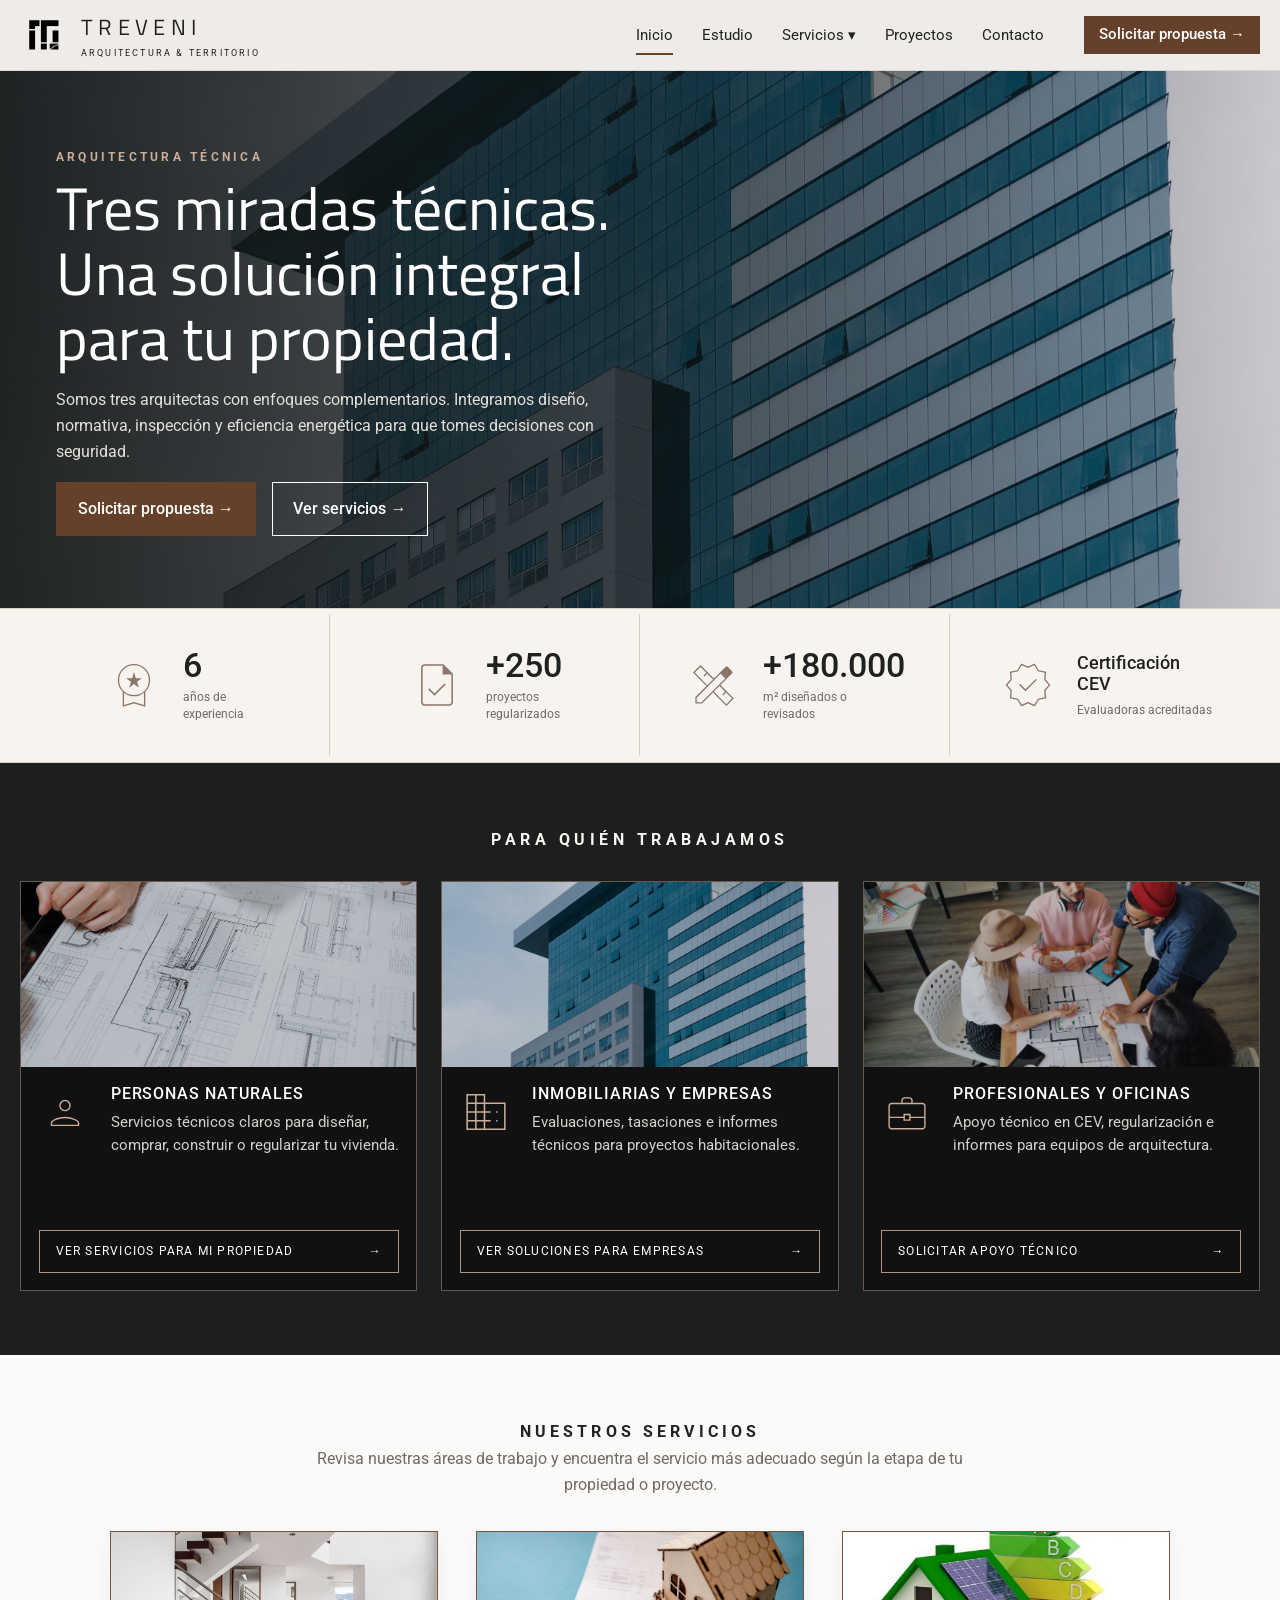
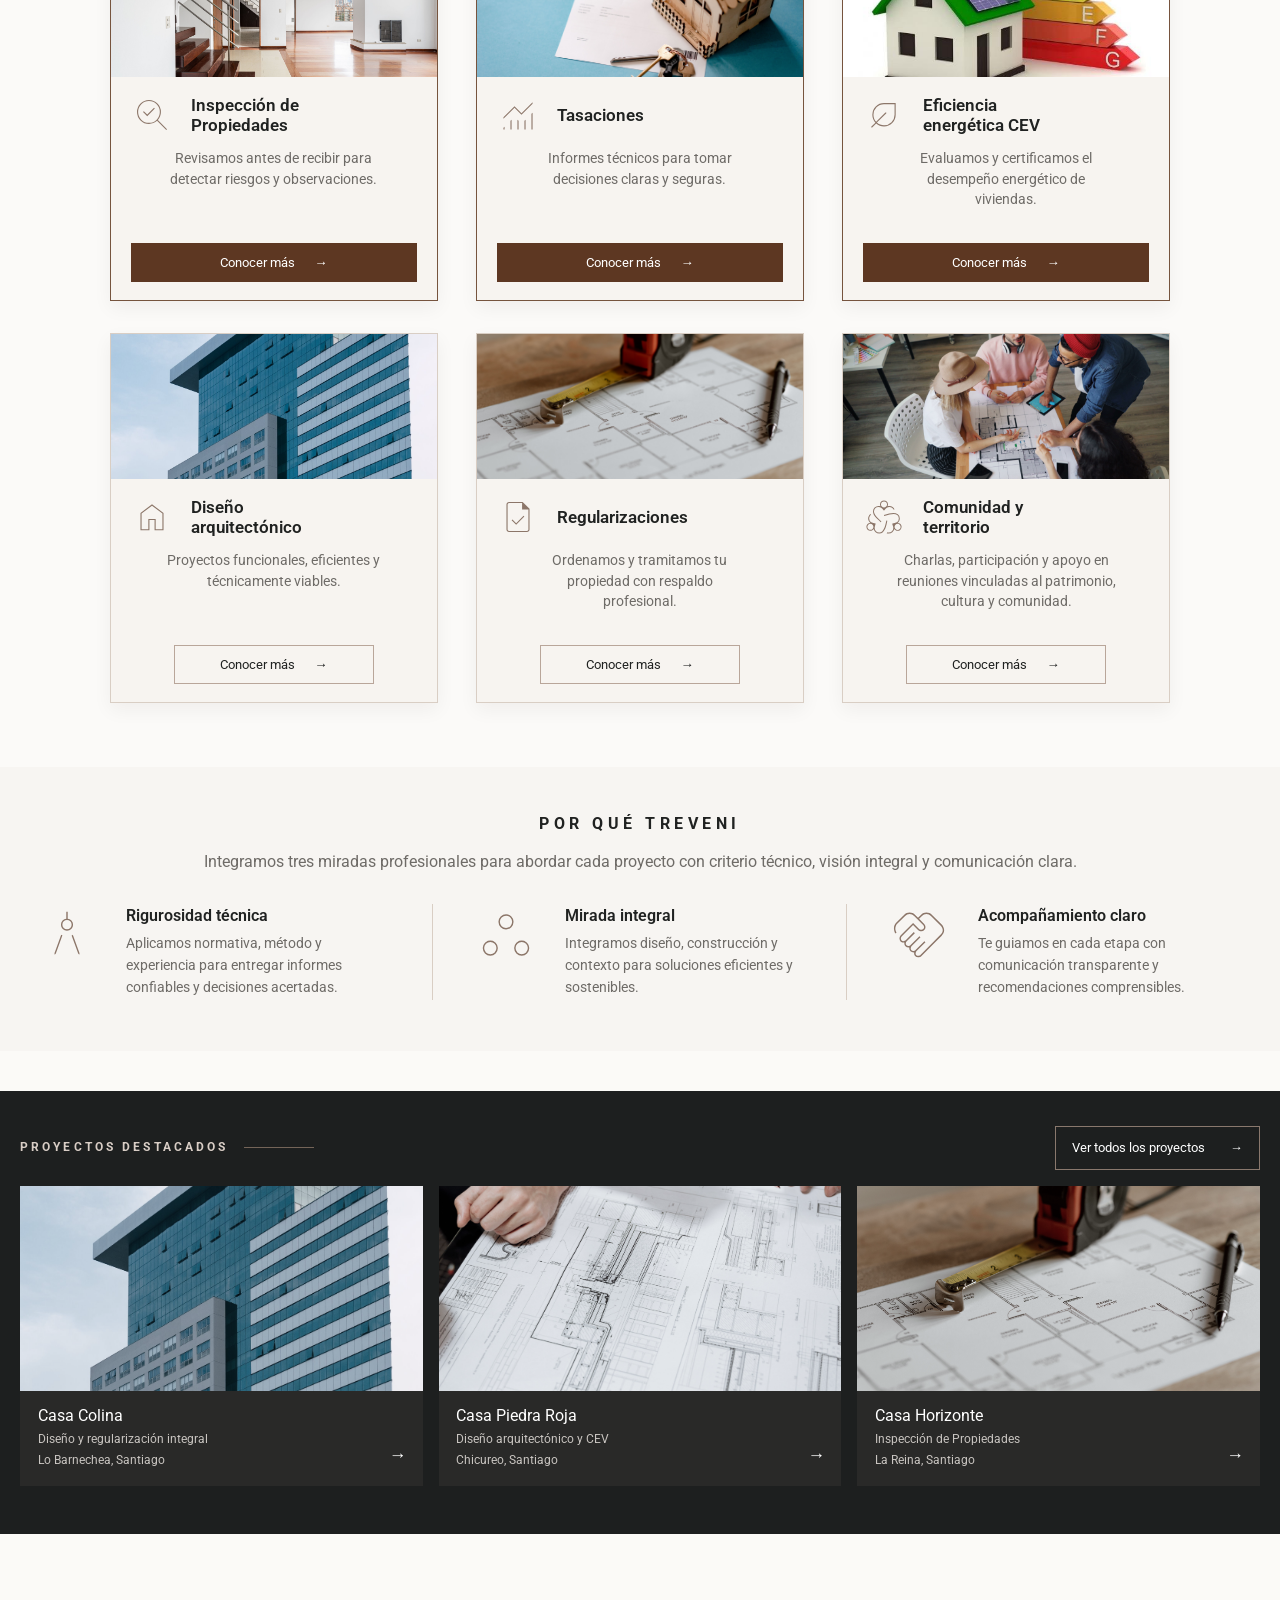
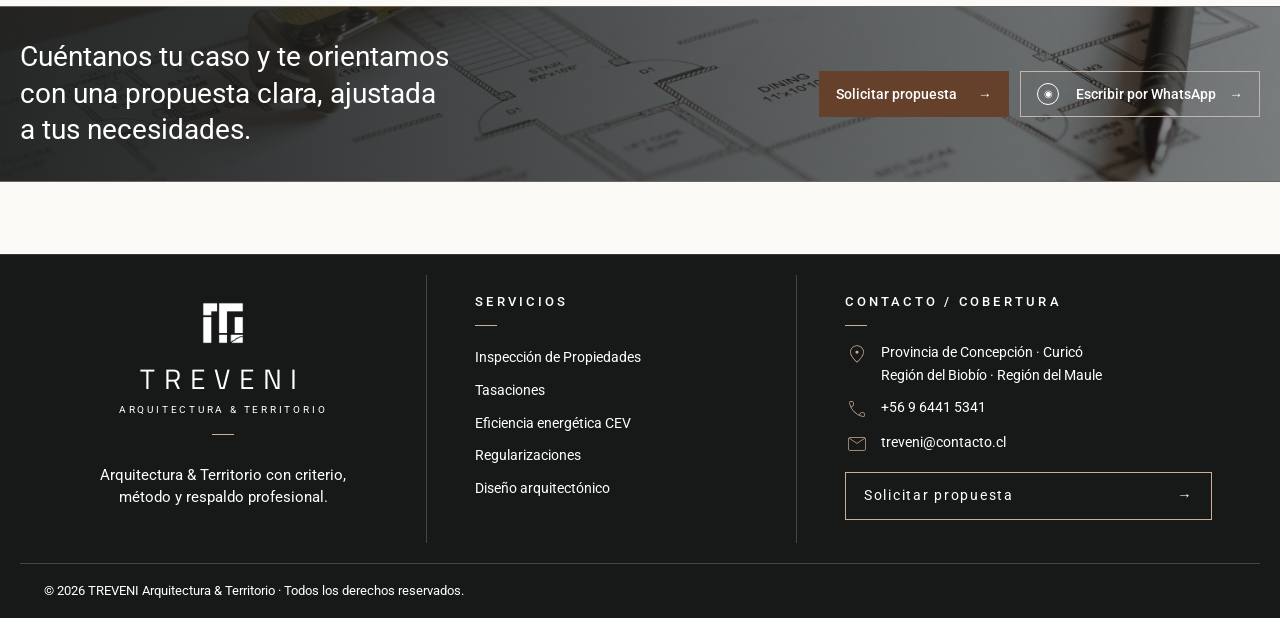
==== index.html @ 03812059 "first commit" ====
<!doctype html>
<html lang="es">
  <head>
    <meta charset="utf-8" />
    <meta name="viewport" content="width=device-width,initial-scale=1" />
    <title>TREVENI | Arquitectura técnica</title>
    <meta
      name="description"
      content="Diseño, regularización, inspección, tasaciones y eficiencia energética con respaldo técnico profesional."
    />
    <link rel="stylesheet" href="css/styles.css" />
    <script defer src="js/main.js"></script>
  </head>
  <body class="home-page">
    <div data-header></div>
    <main id="contenido">
      <section class="hero hero-home">
        <div class="container hero-content">
          <span class="eyebrow">Arquitectura técnica</span>
          <h1>
            Tres miradas técnicas. Una solución integral para tu propiedad.
          </h1>
          <p>
            Somos tres arquitectas con enfoques complementarios. Integramos
            diseño, normativa, inspección y eficiencia energética para que tomes
            decisiones con seguridad.
          </p>
          <div class="btn-row">
            <a class="btn" href="contacto.html">Solicitar propuesta →</a
            ><a class="btn btn-outline" href="servicios.html"
              >Ver servicios →</a
            >
          </div>
        </div>
      </section>
      <section class="info-strip">
        <div class="container info-strip-grid">
          <div class="info-cell">
            <img
              class="info-icon"
              src="Imagenes/Iconos/Pagina de inicio/experiencia_48dp_8C7669_FILL0_wght100_GRAD0_opsz48.svg"
              alt=""
            />
            <div>
              <strong>6</strong>
              <p>años de<br />experiencia</p>
            </div>
          </div>
          <div class="info-cell">
            <img
              class="info-icon"
              src="Imagenes/Iconos/Pagina de inicio/servicio_regularizacion_24dp_8C7669_FILL0_wght100_GRAD-25_opsz24.svg"
              alt=""
            />
            <div>
              <strong>+250</strong>
              <p>proyectos<br />regularizados</p>
            </div>
          </div>
          <div class="info-cell">
            <img
              class="info-icon"
              src="Imagenes/Iconos/Pagina de inicio/m2_disenados_48dp_8C7669_FILL0_wght100_GRAD-25_opsz48.svg"
              alt=""
            />
            <div>
              <strong>+180.000</strong>
              <p>m² diseñados o<br />revisados</p>
            </div>
          </div>
          <div class="info-cell info-cell-certification">
            <img
              class="info-icon"
              src="Imagenes/Iconos/Pagina de inicio/certificacion_cev_48dp_8C7669_FILL0_wght100_GRAD0_opsz48.svg"
              alt=""
            />
            <div>
              <strong>Certificación<br />CEV</strong>
              <p>Evaluadoras acreditadas</p>
            </div>
          </div>
        </div>
      </section>
      <section class="section section-dark audience-section">
        <div class="container">
          <div class="section-head">
            <span class="eyebrow">Para quién trabajamos</span>
          </div>
          <div class="grid grid-3">
            <article class="profile-card audience-card">
              <img
                class="audience-photo"
                src="Imagenes/Imagenes/personas naturales.jpg"
                width="4190"
                height="6285"
                alt="Interior residencial"
              />
              <div class="image-card-body">
                <div class="audience-copy">
                  <img
                    class="audience-icon"
                    src="Imagenes/Iconos/Pagina de inicio/persona_24dp_CDAD98_FILL0_wght100_GRAD-25_opsz24.svg"
                    alt=""
                  />
                  <div>
                    <h3>Personas naturales</h3>
                    <p>
                      Servicios técnicos claros para diseñar, comprar, construir
                      o regularizar tu vivienda.
                    </p>
                  </div>
                </div>
                <a class="audience-button" href="servicios.html"
                  ><span>Ver servicios para mi propiedad</span
                  ><span aria-hidden="true">→</span></a
                >
              </div>
            </article>
            <article class="profile-card audience-card">
              <img
                class="audience-photo"
                src="Imagenes/Imagenes/Inmobiliarias.jpg"
                width="2100"
                height="3735"
                alt="Edificio residencial"
              />
              <div class="image-card-body">
                <div class="audience-copy">
                  <img
                    class="audience-icon"
                    src="Imagenes/Iconos/Pagina de inicio/inmobiliarias_24dp_CDAD98_FILL0_wght100_GRAD0_opsz24.svg"
                    alt=""
                  />
                  <div>
                    <h3>Inmobiliarias y empresas</h3>
                    <p>
                      Evaluaciones, tasaciones e informes técnicos para
                      proyectos habitacionales.
                    </p>
                  </div>
                </div>
                <a class="audience-button" href="servicios.html"
                  ><span>Ver soluciones para empresas</span
                  ><span aria-hidden="true">→</span></a
                >
              </div>
            </article>
            <article class="profile-card audience-card">
              <img
                class="audience-photo"
                src="Imagenes/Imagenes/profesionales.jpg"
                width="3840"
                height="2160"
                alt="Equipo profesional"
              />
              <div class="image-card-body">
                <div class="audience-copy">
                  <img
                    class="audience-icon"
                    src="Imagenes/Iconos/Pagina de inicio/profesionales_24dp_CDAD98_FILL0_wght100_GRAD-25_opsz24.svg"
                    alt=""
                  />
                  <div>
                    <h3>Profesionales y oficinas</h3>
                    <p>
                      Apoyo técnico en CEV, regularización e informes para
                      equipos de arquitectura.
                    </p>
                  </div>
                </div>
                <a class="audience-button" href="apoyo-profesionales.html"
                  ><span>Solicitar apoyo técnico</span
                  ><span aria-hidden="true">→</span></a
                >
              </div>
            </article>
          </div>
        </div>
      </section>
      <section class="section home-services">
        <div class="container">
          <div class="section-head">
            <span class="eyebrow">Nuestros servicios</span>
            <p>
              Revisa nuestras áreas de trabajo y encuentra el servicio más
              adecuado según la etapa de tu propiedad o proyecto.
            </p>
          </div>
          <div class="grid grid-3 services-showcase">
            <article class="service-showcase-card featured">
              <img
                class="service-photo"
                src="Imagenes/Imagenes/inspeccio-pre-entrega.jpg"
                width="4724"
                height="3153"
                alt="Inspección de vivienda"
              />
              <div class="service-card-content">
                <div class="service-card-heading">
                  <img
                    src="Imagenes/Iconos/Pagina de inicio/servicio_inspeccion_preentrega_24dp_8C7669_FILL0_wght100_GRAD-25_opsz24.svg"
                    alt=""
                  />
                  <h3>Inspección de<br />Propiedades</h3>
                </div>
                <p>
                  Revisamos antes de recibir para detectar riesgos y
                  observaciones.
                </p>
                <a class="service-cta filled" href="inspeccion-pre-entrega.html"
                  ><span>Conocer más</span><span>→</span></a
                >
              </div>
            </article>
            <article class="service-showcase-card featured">
              <img
                class="service-photo"
                src="Imagenes/Imagenes/Tasacion.jpg"
                width="6000"
                height="4000"
                alt="Tasación inmobiliaria"
              />
              <div class="service-card-content">
                <div class="service-card-heading">
                  <img
                    src="Imagenes/Iconos/Pagina de inicio/servicio_tasacion_24dp_8C7669_FILL0_wght100_GRAD-25_opsz24.svg"
                    alt=""
                  />
                  <h3>Tasaciones</h3>
                </div>
                <p>Informes técnicos para tomar decisiones claras y seguras.</p>
                <a class="service-cta filled" href="tasaciones.html"
                  ><span>Conocer más</span><span>→</span></a
                >
              </div>
            </article>
            <article class="service-showcase-card featured">
              <img
                class="service-photo"
                src="Imagenes/Imagenes/eficiencia-energetica.jpeg"
                width="525"
                height="310"
                alt="Vivienda eficiente"
              />
              <div class="service-card-content">
                <div class="service-card-heading">
                  <img
                    src="Imagenes/Iconos/Pagina de inicio/servicio_eficiencia_energetica_24dp_8C7669_FILL0_wght100_GRAD-25_opsz24.svg"
                    alt=""
                  />
                  <h3>Eficiencia<br />energética CEV</h3>
                </div>
                <p>
                  Evaluamos y certificamos el desempeño energético de viviendas.
                </p>
                <a class="service-cta filled" href="cev.html"
                  ><span>Conocer más</span><span>→</span></a
                >
              </div>
            </article>
            <article class="service-showcase-card">
              <img
                class="service-photo"
                src="Imagenes/Imagenes/Inmobiliarias.jpg"
                alt="Diseño arquitectónico"
              />
              <div class="service-card-content">
                <div class="service-card-heading">
                  <img
                    src="Imagenes/Iconos/Pagina de inicio/servicio_diseno_24dp_8C7669_FILL0_wght100_GRAD-25_opsz24.svg"
                    alt=""
                  />
                  <h3>Diseño<br />arquitectónico</h3>
                </div>
                <p>Proyectos funcionales, eficientes y técnicamente viables.</p>
                <a class="service-cta" href="diseno-arquitectonico.html"
                  ><span>Conocer más</span><span>→</span></a
                >
              </div>
            </article>
            <article class="service-showcase-card">
              <img
                class="service-photo"
                src="Imagenes/Imagenes/Regularizacion.jpg"
                alt="Regularización"
              />
              <div class="service-card-content">
                <div class="service-card-heading">
                  <img
                    src="Imagenes/Iconos/Pagina de inicio/servicio_regularizacion_24dp_8C7669_FILL0_wght100_GRAD-25_opsz24.svg"
                    alt=""
                  />
                  <h3>Regularizaciones</h3>
                </div>
                <p>
                  Ordenamos y tramitamos tu propiedad con respaldo profesional.
                </p>
                <a class="service-cta" href="regularizacion.html"
                  ><span>Conocer más</span><span>→</span></a
                >
              </div>
            </article>
            <article class="service-showcase-card">
              <img
                class="service-photo"
                src="Imagenes/Imagenes/profesionales.jpg"
                alt="Comunidad y territorio"
              />
              <div class="service-card-content">
                <div class="service-card-heading">
                  <img
                    src="Imagenes/Iconos/Pagina de inicio/servicio_comunidad_y_territorio_48dp_8C7669_FILL0_wght100_GRAD0_opsz48.svg"
                    alt=""
                  />
                  <h3>Comunidad y<br />territorio</h3>
                </div>
                <p>
                  Charlas, participación y apoyo en reuniones vinculadas al
                  patrimonio, cultura y comunidad.
                </p>
                <a class="service-cta" href="comunidad-territorio.html"
                  ><span>Conocer más</span><span>→</span></a
                >
              </div>
            </article>
          </div>
        </div>
      </section>
      <section class="section section-soft why-section">
        <div class="container">
          <div class="section-head">
            <span class="eyebrow">Por qué TREVENI</span>
            <p>
              Integramos tres miradas profesionales para abordar cada proyecto
              con criterio técnico, visión integral y comunicación clara.
            </p>
          </div>
          <div class="feature-row why-grid">
            <article>
              <img
                src="Imagenes/Iconos/Pagina de inicio/rigurosidad_tecnica_48dp_8C7669_FILL0_wght100_GRAD0_opsz48.svg"
                alt=""
              />
              <div>
                <h3>Rigurosidad técnica</h3>
                <p>
                  Aplicamos normativa, método y experiencia para entregar
                  informes confiables y decisiones acertadas.
                </p>
              </div>
            </article>
            <article>
              <img
                src="Imagenes/Iconos/Pagina de inicio/mirada_integral_48dp_8C7669_FILL0_wght100_GRAD-25_opsz48.svg"
                alt=""
              />
              <div>
                <h3>Mirada integral</h3>
                <p>
                  Integramos diseño, construcción y contexto para soluciones
                  eficientes y sostenibles.
                </p>
              </div>
            </article>
            <article>
              <img
                src="Imagenes/Iconos/Pagina de inicio/acompanamiento_48dp_8C7669_FILL0_wght100_GRAD-25_opsz48.svg"
                alt=""
              />
              <div>
                <h3>Acompañamiento claro</h3>
                <p>
                  Te guiamos en cada etapa con comunicación transparente y
                  recomendaciones comprensibles.
                </p>
              </div>
            </article>
          </div>
        </div>
      </section>
      <section class="section section-dark featured-projects">
        <div class="container">
          <div class="featured-projects-head">
            <div>
              <span class="eyebrow">Proyectos destacados</span
              ><span class="heading-rule"></span>
            </div>
            <a class="all-projects-link" href="proyectos.html"
              >Ver todos los proyectos <span>→</span></a
            >
          </div>
          <div class="grid grid-3 projects-showcase">
            <article class="project-showcase-card">
              <img
                src="Imagenes/Imagenes/Inmobiliarias.jpg"
                alt="Casa Colina"
              />
              <div class="project-showcase-copy">
                <h3>Casa Colina</h3>
                <p>Diseño y regularización integral</p>
                <small>Lo Barnechea, Santiago</small
                ><a href="proyectos.html" aria-label="Ver Casa Colina">→</a>
              </div>
            </article>
            <article class="project-showcase-card">
              <img
                src="Imagenes/Imagenes/personas naturales.jpg"
                alt="Casa Piedra Roja"
              />
              <div class="project-showcase-copy">
                <h3>Casa Piedra Roja</h3>
                <p>Diseño arquitectónico y CEV</p>
                <small>Chicureo, Santiago</small
                ><a href="proyectos.html" aria-label="Ver Casa Piedra Roja"
                  >→</a
                >
              </div>
            </article>
            <article class="project-showcase-card">
              <img
                src="Imagenes/Imagenes/Regularizacion.jpg"
                alt="Casa Horizonte"
              />
              <div class="project-showcase-copy">
                <h3>Casa Horizonte</h3>
                <p>Inspección de Propiedades</p>
                <small>La Reina, Santiago</small
                ><a href="proyectos.html" aria-label="Ver Casa Horizonte">→</a>
              </div>
            </article>
          </div>
        </div>
      </section>
    </main>
    <div data-footer></div>
  </body>
</html>
---- css/styles.css ----
@import url("https://fonts.googleapis.com/css2?family=Roboto:wght@300;400;500;700&family=Titillium+Web:wght@300;400;600;700&display=swap");

:root {
  --font-heading: "Titillium Web", sans-serif;
  --font-body: "Roboto", sans-serif;
  --dark: #1d1f1f;
  --dark-2: #252827;
  --light: #f5f1ec;
  --paper: #fffdf9;
  --bronze: #8c6348;
  --gold: #cdad98;
  --ink: #202221;
  --muted: #6e6b67;
  --line: #d9cec4;
  --max: 1180px;
  --shadow: 0 18px 45px rgba(20, 18, 16, 0.12);
}
* {
  box-sizing: border-box;
}
html {
  scroll-behavior: smooth;
}
body {
  margin: 0;
  background: var(--paper);
  color: var(--ink);
  font-family: var(--font-body);
  font-size: 16px;
  line-height: 1.65;
}
img {
  max-width: 100%;
  display: block;
}
a {
  color: inherit;
  text-decoration: none;
}
button,
input,
select,
textarea {
  font: inherit;
}
h1,
h2,
h3,
h4,
p {
  margin-top: 0;
}
h1,
h2,
h3,
h4 {
  font-family: var(--font-heading);
  font-weight: 400;
  line-height: 1.08;
}
h1 {
  font-size: clamp(2.5rem, 6vw, 5rem);
}
h2 {
  font-size: clamp(2rem, 4vw, 3.5rem);
}
h3 {
  font-size: 1.5rem;
}
.container {
  width: min(calc(100% - 2rem), var(--max));
  margin-inline: auto;
}
.eyebrow {
  font-size: 0.78rem;
  letter-spacing: 0.26em;
  text-transform: uppercase;
  color: var(--bronze);
  font-weight: 700;
}
.section {
  padding: clamp(4rem, 8vw, 7rem) 0;
}
.section-dark {
  background: var(--dark);
  color: #f8f5f0;
}
.section-soft {
  background: var(--light);
}
.section-head {
  max-width: 700px;
  margin: 0 auto 3rem;
  text-align: center;
}
.section-head h2 {
  margin-bottom: 1rem;
}
.section-head p {
  color: var(--muted);
}
.section-dark .section-head p {
  color: #c7c4bf;
}
.btn {
  display: inline-flex;
  align-items: center;
  justify-content: center;
  gap: 0.75rem;
  min-height: 48px;
  padding: 0.8rem 1.3rem;
  border: 1px solid var(--bronze);
  background: var(--bronze);
  color: #fff;
  font-weight: 500;
  transition: 0.2s ease;
  cursor: pointer;
}
.btn:hover,
.btn:focus-visible {
  background: #704a34;
  transform: translateY(-2px);
}
.btn-outline {
  background: transparent;
  color: inherit;
  border-color: currentColor;
}
.btn-outline:hover {
  background: rgba(255, 255, 255, 0.08);
}
.btn-row {
  display: flex;
  gap: 1rem;
  flex-wrap: wrap;
}
.skip-link {
  position: fixed;
  left: 1rem;
  top: -5rem;
  z-index: 100;
  background: #fff;
  padding: 1rem;
}
.skip-link:focus {
  top: 1rem;
}
.site-header {
  position: sticky;
  top: 0;
  z-index: 50;
  background: rgba(255, 253, 249, 0.96);
  border-bottom: 1px solid rgba(140, 99, 72, 0.2);
  backdrop-filter: blur(12px);
}
.nav {
  height: 78px;
  display: flex;
  align-items: center;
  gap: 2.5rem;
}
.brand {
  display: flex;
  align-items: center;
  gap: 0.8rem;
  margin-right: auto;
}
.brand-mark {
  display: block;
  width: 48px;
  height: 48px;
  object-fit: contain;
  flex: 0 0 48px;
}
.brand strong {
  display: block;
  font-family: var(--font-heading);
  font-size: 1.55rem;
  letter-spacing: 0.25em;
  font-weight: 400;
}
.brand small {
  display: block;
  font-size: 0.55rem;
  letter-spacing: 0.25em;
}
.nav-links {
  display: flex;
  align-items: center;
  gap: 1.8rem;
}
.nav-links > a,
.dropdown > button {
  border: 0;
  background: none;
  padding: 0.5rem 0;
  font-size: 0.92rem;
  cursor: pointer;
}
.nav-links > a:hover,
.nav-links > a[aria-current="page"],
.dropdown > button:hover {
  color: var(--bronze);
}
.dropdown {
  position: relative;
}
.dropdown-menu {
  display: none;
  position: absolute;
  top: 100%;
  left: -1rem;
  width: 270px;
  padding: 0.8rem;
  background: #fff;
  box-shadow: var(--shadow);
  border: 1px solid var(--line);
}
.dropdown:hover .dropdown-menu,
.dropdown:focus-within .dropdown-menu,
.dropdown.open .dropdown-menu {
  display: grid;
}
.dropdown-menu a {
  padding: 0.7rem;
}
.dropdown-menu a:hover {
  background: var(--light);
}
.menu-toggle {
  display: none;
  border: 0;
  background: none;
  width: 48px;
  height: 48px;
  font-size: 1.5rem;
}
.hero {
  min-height: 680px;
  display: grid;
  align-items: center;
  color: #fff;
  background:
    linear-gradient(
      90deg,
      rgba(18, 20, 19, 0.92) 0%,
      rgba(18, 20, 19, 0.66) 48%,
      rgba(18, 20, 19, 0.18)
    ),
    var(--hero) center/cover;
}
.hero-content {
  max-width: 650px;
  padding-block: 7rem;
}
.hero h1 {
  margin: 0.4rem 0 1.5rem;
}
.hero p {
  font-size: 1.15rem;
  max-width: 600px;
  color: #e4e0da;
}
.hero .eyebrow {
  color: var(--gold);
}
.hero-home {
  --hero: url("../Imagenes/Imagenes/profesionales.jpg");
}
.hero-estudio {
  --hero: url("../Imagenes/Imagenes/personas naturales.jpg");
}
.hero-services {
  --hero: url("../Imagenes/Imagenes/Inmobiliarias.jpg");
}
.hero-projects {
  --hero: url("../Imagenes/Imagenes/Regularizacion.jpg");
}
.hero-contact {
  --hero: url("../Imagenes/Imagenes/Tasacion.jpg");
}
.hero-service {
  min-height: 560px;
}
.hero-architecture {
  --hero: url("../Imagenes/Imagenes/Inmobiliarias.jpg");
}
.hero-regularizacion {
  --hero: url("../Imagenes/Imagenes/Regularizacion.jpg");
}
.hero-inspeccion {
  --hero: url("../Imagenes/Imagenes/inspeccio-pre-entrega.jpg");
}
.hero-tasaciones {
  --hero: url("../Imagenes/Imagenes/Tasacion.jpg");
}
.hero-cev {
  --hero: url("../Imagenes/Imagenes/eficiencia-energetica.jpeg");
}
.grid {
  display: grid;
  gap: 1.5rem;
}
.grid-2 {
  grid-template-columns: repeat(2, 1fr);
}
.grid-3 {
  grid-template-columns: repeat(3, 1fr);
}
.grid-4 {
  grid-template-columns: repeat(4, 1fr);
}
.card {
  padding: 2rem;
  border: 1px solid var(--line);
  background: var(--paper);
  transition: 0.25s ease;
}
.card:hover {
  transform: translateY(-4px);
  box-shadow: var(--shadow);
}
.section-dark .card {
  background: var(--dark-2);
  border-color: #51463e;
}
.card-icon {
  width: 48px;
  height: 48px;
  margin-bottom: 1.5rem;
  filter: none;
}
.card p {
  color: var(--muted);
  margin-bottom: 0;
}
.section-dark .card p {
  color: #c8c3bd;
}
.service-card {
  display: flex;
  flex-direction: column;
  min-height: 270px;
}
.service-card a {
  margin-top: auto;
  color: var(--bronze);
  font-weight: 700;
}
.image-card {
  padding: 0;
  overflow: hidden;
}
.image-card img {
  width: 100%;
  height: 260px;
  object-fit: cover;
}
.image-card-body {
  padding: 1.5rem;
}
.split {
  display: grid;
  grid-template-columns: 1fr 1fr;
  min-height: 520px;
}
.split-media img {
  width: 100%;
  height: 100%;
  object-fit: cover;
}
.split-copy {
  display: flex;
  flex-direction: column;
  justify-content: center;
  padding: clamp(2.5rem, 7vw, 6rem);
}
.stats {
  display: grid;
  grid-template-columns: repeat(4, 1fr);
  border-top: 1px solid #594a40;
  border-bottom: 1px solid #594a40;
}
.stat {
  padding: 2rem;
  text-align: center;
  border-right: 1px solid #594a40;
}
.stat:last-child {
  border-right: 0;
}
.stat strong {
  font-family: var(--font-heading);
  font-size: 2.5rem;
  color: var(--gold);
}
.process {
  counter-reset: step;
  display: grid;
  grid-template-columns: repeat(5, 1fr);
  gap: 1px;
  background: var(--line);
}
.process-item {
  counter-increment: step;
  padding: 2rem 1.4rem;
  background: var(--paper);
}
.process-item:before {
  content: counter(step, decimal-leading-zero);
  display: grid;
  place-items: center;
  width: 48px;
  height: 48px;
  border: 1px solid var(--bronze);
  border-radius: 50%;
  color: var(--bronze);
  margin-bottom: 1.2rem;
}
.section-dark .process {
  background: #574a42;
}
.section-dark .process-item {
  background: var(--dark);
}
.checklist {
  list-style: none;
  padding: 0;
}
.checklist li {
  padding: 0.55rem 0 0.55rem 1.8rem;
  position: relative;
}
.checklist li:before {
  content: "✓";
  position: absolute;
  left: 0;
  color: var(--bronze);
  font-weight: bold;
}
.faq {
  max-width: 900px;
  margin: auto;
  border-top: 1px solid var(--line);
}
.faq-item {
  border-bottom: 1px solid var(--line);
}
.faq-button {
  width: 100%;
  padding: 1.2rem 0;
  border: 0;
  background: none;
  display: flex;
  justify-content: space-between;
  text-align: left;
  font-family: var(--font-heading);
  font-size: 1.2rem;
  cursor: pointer;
}
.faq-panel {
  display: none;
  padding: 0 0 1.2rem;
  color: var(--muted);
}
.faq-item.open .faq-panel {
  display: block;
}
.faq-item.open .faq-button span {
  transform: rotate(45deg);
}
.cta {
  padding: 4rem 0;
  background:
    linear-gradient(90deg, rgba(29, 31, 31, 0.98), rgba(29, 31, 31, 0.78)),
    url("../Imagenes/Imagenes/Regularizacion.jpg") center/cover;
  color: #fff;
}
.cta-inner {
  display: flex;
  align-items: center;
  justify-content: space-between;
  gap: 2rem;
}
.cta h2 {
  margin: 0;
}
.site-footer {
  background: #171918;
  color: #ddd;
  padding: 4rem 0 2rem;
}
.footer-grid {
  display: grid;
  grid-template-columns: 1.5fr 1fr 1fr;
  gap: 3rem;
}
.site-footer h3 {
  color: #fff;
}
.site-footer ul {
  list-style: none;
  padding: 0;
}
.site-footer a:hover {
  color: var(--gold);
}
.legal {
  border-top: 1px solid #3b3d3c;
  margin-top: 2rem;
  padding-top: 1.5rem;
  color: #929492;
  font-size: 0.85rem;
}
.form {
  display: grid;
  gap: 1.2rem;
}
.form-row {
  display: grid;
  grid-template-columns: 1fr 1fr;
  gap: 1.2rem;
}
.field {
  display: grid;
  gap: 0.45rem;
}
.field input,
.field select,
.field textarea {
  width: 100%;
  padding: 0.9rem;
  border: 1px solid var(--line);
  background: #fff;
}
.field textarea {
  min-height: 150px;
  resize: vertical;
}
.field input:focus,
.field select:focus,
.field textarea:focus {
  outline: 2px solid var(--bronze);
  outline-offset: 2px;
}
.contact-layout {
  display: grid;
  grid-template-columns: 0.8fr 1.2fr;
  gap: 4rem;
}
.filter-row {
  display: flex;
  flex-wrap: wrap;
  gap: 0.75rem;
  margin-bottom: 2rem;
}
.filter-btn {
  padding: 0.65rem 1rem;
  border: 1px solid var(--line);
  background: transparent;
  cursor: pointer;
}
.filter-btn.active {
  background: var(--dark);
  color: #fff;
}
.project-card[hidden] {
  display: none;
}
@media (max-width: 900px) {
  .menu-toggle {
    display: block;
  }
  .nav > .btn {
    display: none;
  }
  .nav-links {
    display: none;
    position: absolute;
    top: 78px;
    left: 0;
    right: 0;
    background: #fff;
    padding: 1rem;
    box-shadow: var(--shadow);
    align-items: stretch;
    flex-direction: column;
  }
  .nav-links.open {
    display: flex;
  }
  .dropdown-menu {
    position: static;
    width: 100%;
    box-shadow: none;
  }
  .grid-4 {
    grid-template-columns: repeat(2, 1fr);
  }
  .grid-3 {
    grid-template-columns: repeat(2, 1fr);
  }
  .process {
    grid-template-columns: 1fr 1fr;
  }
  .split {
    grid-template-columns: 1fr;
  }
  .split-media {
    min-height: 400px;
  }
  .contact-layout {
    grid-template-columns: 1fr;
  }
  .footer-grid {
    grid-template-columns: 1fr 1fr;
  }
  .stats {
    grid-template-columns: 1fr 1fr;
  }
  .stat:nth-child(2) {
    border-right: 0;
  }
}
@media (max-width: 600px) {
  .brand strong {
    font-size: 1.2rem;
  }
  .brand small {
    display: none;
  }
  .hero {
    min-height: 620px;
  }
  .grid-2,
  .grid-3,
  .grid-4,
  .process,
  .form-row {
    grid-template-columns: 1fr;
  }
  .section {
    padding: 4rem 0;
  }
  .cta-inner {
    align-items: flex-start;
    flex-direction: column;
  }
  .footer-grid {
    grid-template-columns: 1fr;
  }
  .stats {
    grid-template-columns: 1fr;
  }
  .stat {
    border-right: 0;
    border-bottom: 1px solid #594a40;
  }
  .stat:last-child {
    border-bottom: 0;
  }
  .split-media {
    min-height: 280px;
  }
  .split-copy {
    padding: 3rem 1rem;
  }
}

/* Regularizaciones: página completa */
.regularization-page .hero-regularizacion {
  min-height: 430px;
  background:
    linear-gradient(
      90deg,
      rgba(20, 21, 20, 0.97) 0%,
      rgba(20, 21, 20, 0.8) 42%,
      rgba(20, 21, 20, 0.25)
    ),
    url("../Imagenes/Imagenes/Regularizacion.jpg") center 48% / cover;
}
.regularization-page .hero-regularizacion > .hero-content {
  padding-top: 3.4rem;
  padding-bottom: 3.4rem;
}
.regularization-page .hero-regularizacion h1 {
  margin: 0.55rem 0 1rem;
  font-size: clamp(3.2rem, 5vw, 5rem);
}
.regularization-page .hero-regularizacion p {
  max-width: 520px;
  font-size: 1rem;
  line-height: 1.55;
}
.regularization-page .hero-regularizacion .btn {
  min-width: 255px;
  min-height: 48px;
  justify-content: space-between;
  font-size: 0.82rem;
}
.regularization-page .hero-regularizacion .btn-outline {
  background: rgba(29, 31, 31, 0.25);
  border-color: #c4b8b0;
}

.reg-overview {
  background: #f8f5f1;
  border-bottom: 1px solid var(--line);
}
.reg-facts {
  display: grid;
  grid-template-columns: repeat(4, 1fr);
  min-height: 128px;
}
.reg-facts article {
  display: grid;
  grid-template-columns: 52px 1fr;
  gap: 1rem;
  align-items: center;
  padding: 1.2rem 1.7rem;
  border-right: 1px solid var(--line);
}
.reg-facts article:last-child {
  border-right: 0;
}
.reg-facts img {
  width: 46px;
  height: 50px;
  object-fit: contain;
}
.reg-facts h2 {
  margin: 0 0 0.55rem;
  font-family: var(--font-body);
  font-size: 0.87rem;
  font-weight: 600;
  line-height: 1.3;
}
.reg-facts p {
  margin: 0;
  color: var(--muted);
  font-size: 0.7rem;
  line-height: 1.5;
}
.reg-first-know {
  padding: 3.5rem 0 3rem;
}
.reg-section-title {
  display: flex;
  align-items: center;
  justify-content: center;
  gap: 1.4rem;
  margin-bottom: 1.5rem;
}
.reg-section-title h2 {
  margin: 0;
  font-family: var(--font-body);
  font-size: 0.92rem;
  font-weight: 600;
  letter-spacing: 0.22em;
  text-transform: uppercase;
}
.reg-section-title span {
  width: 75px;
  height: 1px;
  background: var(--line);
}
.reg-first-grid {
  display: grid;
  grid-template-columns: repeat(3, 1fr);
  gap: 2rem;
}
.reg-first-grid article {
  display: grid;
  grid-template-columns: 65px 1fr;
  gap: 1.2rem;
  min-height: 170px;
  padding: 1.6rem 1.8rem;
  background: rgba(255, 255, 255, 0.24);
}
.reg-first-grid img,
.reg-symbol {
  width: 58px;
  height: 58px;
  object-fit: contain;
}
.reg-symbol {
  display: grid;
  place-items: center;
  border: 1px solid #9b8272;
  border-radius: 50%;
  color: #8c7669;
  font-size: 2.6rem;
  font-weight: 200;
}
.reg-first-grid h3 {
  margin: 0 0 0.7rem;
  font-size: 1.45rem;
  line-height: 1.2;
}
.reg-first-grid h3 strong {
  display: inline-block;
  padding: 0.45rem 0.55rem;
  background: #e9e1da;
  font-family: var(--font-body);
  font-size: 0.72rem;
  letter-spacing: 0.15em;
  text-transform: uppercase;
}
.reg-first-grid p {
  margin: 0;
  color: var(--muted);
  font-size: 0.75rem;
  line-height: 1.6;
}

.reg-about {
  padding: 3.8rem 0;
  background: #fbfaf8;
}
.reg-about-grid {
  display: grid;
  grid-template-columns: 1fr 1fr;
  gap: 2rem;
}
.reg-about-copy {
  padding: 1rem 2.5rem 1rem 1rem;
}
.reg-about .eyebrow {
  color: var(--ink);
  font-size: 0.82rem;
}
.reg-about-copy > p {
  margin: 2.6rem 0;
  color: var(--muted);
  font-size: 0.86rem;
  line-height: 1.65;
}
.reg-benefits {
  display: grid;
  grid-template-columns: repeat(3, 1fr);
  gap: 1rem;
}
.reg-benefits > div {
  display: grid;
  grid-template-columns: 40px 1fr;
  gap: 0.65rem;
  align-items: center;
}
.reg-benefits img {
  width: 36px;
  height: 36px;
  object-fit: contain;
}
.reg-benefits span {
  font-size: 0.68rem;
  line-height: 1.45;
}
.reg-audience {
  padding: 1rem 0 0 1rem;
  border-left: 1px solid var(--line);
}
.reg-short-line {
  display: block;
  width: 40px;
  height: 1px;
  margin: 0.75rem 0 1.4rem;
  background: var(--bronze);
}
.reg-audience-grid {
  display: grid;
  grid-template-columns: repeat(3, 1fr);
  gap: 1.2rem;
}
.reg-audience-grid article {
  min-height: 240px;
  padding: 1.4rem 1rem;
  border: 1px solid var(--line);
  text-align: center;
}
.reg-audience-grid img {
  width: 52px;
  height: 52px;
  margin: 0 auto 1rem;
  object-fit: contain;
}
.reg-audience-grid h3 {
  font-family: var(--font-body);
  font-size: 0.85rem;
  font-weight: 600;
  line-height: 1.35;
}
.reg-audience-grid p {
  color: var(--muted);
  font-size: 0.72rem;
  line-height: 1.55;
}

.reg-procedures {
  padding: 2.5rem 0 3rem;
}
.reg-left-title {
  margin-bottom: 1.4rem;
}
.reg-left-title .eyebrow {
  color: inherit;
  font-size: 0.82rem;
}
.reg-left-title > span:last-child:not(.eyebrow) {
  display: block;
  width: 38px;
  height: 1px;
  margin-top: 0.65rem;
  background: var(--bronze);
}
.section-dark .reg-left-title > span:last-child:not(.eyebrow) {
  background: var(--gold);
}
.reg-procedure-grid {
  display: grid;
  grid-template-columns: repeat(6, 1fr);
  gap: 0.75rem;
}
.reg-procedure-grid article {
  min-height: 220px;
  padding: 1rem 0.75rem;
  border: 1px solid #715d50;
  text-align: center;
  background: #222423;
}
.reg-procedure-grid img {
  width: 55px;
  height: 55px;
  margin: 0 auto 0.75rem;
  object-fit: contain;
}
.reg-procedure-grid h3 {
  font-family: var(--font-body);
  font-size: 0.86rem;
  font-weight: 600;
  line-height: 1.3;
}
.reg-procedure-grid p {
  margin: 0;
  color: #c7c2bd;
  font-size: 0.69rem;
  line-height: 1.55;
}

.reg-includes {
  padding: 1.7rem 0;
  background: #f8f5f1;
}
.reg-includes-grid {
  display: grid;
  grid-template-columns: 1.8fr 0.9fr;
  min-height: 260px;
}
.reg-includes-grid > div {
  padding: 1rem 1.4rem;
}
.reg-includes-grid > img {
  width: 100%;
  height: 100%;
  min-height: 255px;
  object-fit: cover;
  filter: grayscale(0.75) sepia(0.12);
}
.reg-includes ul,
.reg-quote ul {
  list-style: none;
  padding: 0;
}
.reg-includes ul {
  display: grid;
  grid-template-columns: 1fr 1fr;
  gap: 1rem 2.2rem;
  margin-top: 2.5rem;
}
.reg-includes li,
.reg-quote li {
  position: relative;
  padding-left: 1.65rem;
  font-size: 0.75rem;
  line-height: 1.5;
}
.reg-includes li:before,
.reg-quote li:before {
  content: "✓";
  position: absolute;
  left: 0;
  display: grid;
  place-items: center;
  width: 15px;
  height: 15px;
  border: 1px solid #9a8374;
  border-radius: 50%;
  color: #8c7669;
  font-size: 0.58rem;
}

.reg-work {
  padding: 3rem 0 3.5rem;
  background: #fbfaf8;
}
.reg-work-grid {
  display: grid;
  grid-template-columns: repeat(6, 1fr);
  position: relative;
}
.reg-work-grid:before {
  content: "";
  position: absolute;
  top: 19px;
  left: 7%;
  right: 7%;
  border-top: 1px dashed #bbaea5;
}
.reg-work-grid article {
  position: relative;
  z-index: 1;
  padding: 0 1rem;
  text-align: center;
}
.reg-work-grid article > span {
  display: grid;
  place-items: center;
  width: 38px;
  height: 38px;
  margin: 0 auto 0.75rem;
  border-radius: 50%;
  background: #5b3925;
  color: #fff;
  font-size: 0.8rem;
}
.reg-work-grid img {
  width: 52px;
  height: 52px;
  margin: 0 auto 0.65rem;
  object-fit: contain;
}
.reg-work-grid h3 {
  font-family: var(--font-body);
  font-size: 0.78rem;
  font-weight: 600;
}
.reg-work-grid p {
  margin: 0;
  color: var(--muted);
  font-size: 0.68rem;
  line-height: 1.5;
}

.reg-quote {
  padding: 2.5rem 0;
  background: #f3efeb;
}
.reg-quote-grid {
  display: grid;
  grid-template-columns: 1.05fr 1fr;
  border: 1px solid var(--line);
}
.reg-quote-grid > article {
  min-height: 280px;
  padding: 1.7rem 2rem;
}
.reg-quote-grid > article:first-child {
  border-right: 1px solid var(--line);
  background: #fbfaf8;
}
.reg-quote-grid > article:last-child {
  background: #e9e1da;
}
.reg-quote-grid > article > p {
  font-size: 0.78rem;
  line-height: 1.65;
}
.reg-quote ul {
  display: grid;
  grid-template-columns: 1fr 1fr;
  gap: 0.75rem 2.3rem;
  margin-top: 1.2rem;
}
.reg-quote li:before {
  border: 0;
  border-radius: 0;
  font-size: 0.8rem;
}
.reg-time-value {
  display: grid;
  gap: 1.3rem;
}
.reg-time-value > div {
  display: grid;
  grid-template-columns: 55px 1fr;
  gap: 1rem;
}
.reg-time-value img {
  width: 48px;
  height: 48px;
  object-fit: contain;
}
.reg-time-value h3 {
  font-family: var(--font-body);
  font-size: 0.85rem;
  font-weight: 600;
  margin: 0 0 0.35rem;
}
.reg-time-value p {
  margin: 0;
  color: var(--muted);
  font-size: 0.72rem;
  line-height: 1.55;
}

.reg-faq {
  padding: 2.8rem 0;
  background: #f8f5f1;
}
.reg-faq-grid {
  display: grid;
  grid-template-columns: 1fr 1fr;
  gap: 3rem;
}
.reg-faq .faq {
  width: 100%;
}
.reg-faq .faq-button {
  padding: 0.55rem 0.7rem;
  font-family: var(--font-body);
  font-size: 0.78rem;
}
.reg-faq .faq-panel {
  padding: 0.2rem 0.7rem 0.8rem;
  font-size: 0.75rem;
}

.regularization-page .cta {
  margin: 3.5rem 0;
  padding: 1rem 0;
  background:
    linear-gradient(90deg, rgba(29, 31, 31, 0.96), rgba(29, 31, 31, 0.72)),
    url("../Imagenes/Imagenes/Inmobiliarias.jpg") center 65% / cover;
  border-top: 1px solid #66584f;
  border-bottom: 1px solid #66584f;
}
.regularization-page .cta-inner {
  min-height: 92px;
}
.reg-cta-copy h2 {
  margin: 0 0 0.35rem;
  color: #fff;
  font-size: 1.75rem;
  line-height: 1.05;
}
.reg-cta-copy p {
  margin: 0;
  color: #ddd;
  font-size: 0.75rem;
  line-height: 1.5;
}
.reg-cta-actions {
  display: grid;
  gap: 0.7rem;
  min-width: 280px;
}
.reg-cta-actions .btn {
  min-height: 47px;
  justify-content: space-between;
  font-size: 0.82rem;
}
.reg-response {
  display: flex;
  align-items: center;
  justify-content: center;
  gap: 0.65rem;
  color: #eee;
  font-size: 0.72rem;
}

@media (max-width: 1050px) {
  .reg-facts {
    grid-template-columns: 1fr 1fr;
  }
  .reg-facts article:nth-child(2) {
    border-right: 0;
  }
  .reg-facts article:nth-child(-n + 2) {
    border-bottom: 1px solid var(--line);
  }
  .reg-procedure-grid {
    grid-template-columns: repeat(3, 1fr);
  }
  .reg-work-grid {
    grid-template-columns: repeat(3, 1fr);
    gap: 2rem 0;
  }
  .reg-work-grid:before {
    display: none;
  }
}
@media (max-width: 850px) {
  .reg-first-grid,
  .reg-about-grid,
  .reg-includes-grid,
  .reg-quote-grid {
    grid-template-columns: 1fr;
  }
  .reg-about-copy {
    padding: 1rem 0;
  }
  .reg-audience {
    padding-left: 0;
    border-left: 0;
  }
  .reg-includes-grid > img {
    min-height: 230px;
  }
  .reg-quote-grid > article:first-child {
    border-right: 0;
    border-bottom: 1px solid var(--line);
  }
  .regularization-page .cta-inner {
    align-items: flex-start;
    flex-direction: column;
  }
  .reg-cta-actions {
    width: 100%;
  }
}
@media (max-width: 600px) {
  .regularization-page .hero-regularizacion {
    min-height: 610px;
    background-position: 58% center;
  }
  .regularization-page .hero-regularizacion .btn-row {
    display: grid;
  }
  .regularization-page .hero-regularizacion .btn {
    width: 100%;
    min-width: 0;
  }
  .reg-facts,
  .reg-audience-grid,
  .reg-procedure-grid,
  .reg-work-grid,
  .reg-faq-grid {
    grid-template-columns: 1fr;
  }
  .reg-facts article,
  .reg-facts article:nth-child(2) {
    border-right: 0;
    border-bottom: 1px solid var(--line);
  }
  .reg-facts article:last-child {
    border-bottom: 0;
  }
  .reg-section-title span {
    width: 30px;
  }
  .reg-first-grid article {
    grid-template-columns: 52px 1fr;
    padding: 1.3rem 1rem;
  }
  .reg-benefits,
  .reg-includes ul,
  .reg-quote ul {
    grid-template-columns: 1fr;
  }
  .reg-audience-grid article {
    min-height: 0;
  }
  .reg-procedure-grid article {
    min-height: 190px;
  }
  .reg-faq-grid {
    gap: 0;
  }
  .regularization-page .cta {
    margin: 2.5rem 0;
    padding: 2rem 0;
  }
}
@media (prefers-reduced-motion: reduce) {
  html {
    scroll-behavior: auto;
  }
  *,
  *:before,
  *:after {
    transition: none !important;
  }
}
html,
body {
  overflow-x: hidden;
}
h1,
h2,
h3,
h4 {
  overflow-wrap: anywhere;
}
@media (max-width: 900px) {
  .menu-toggle {
    display: grid;
    place-items: center;
    color: var(--ink);
    position: relative;
  }
  .menu-toggle::before {
    content: "≡";
    font-size: 2rem;
    line-height: 1;
  }
  .menu-toggle {
    font-size: 0;
  }
}

/* Ajustes de fidelidad a las maquetas */
:root {
  --max: 1240px;
  --light: #f4f1ed;
  --paper: #fbfaf7;
  --bronze: #65412b;
}
.nav {
  height: 70px;
}
.brand strong {
  font-size: 1.35rem;
}
.site-header .btn {
  min-height: 42px;
  padding: 0.65rem 1.15rem;
}
.hero {
  min-height: 470px;
}
.hero-service {
  min-height: 430px;
}
.hero-content {
  padding-block: 4.5rem;
  max-width: 590px;
}
.hero h1 {
  font-size: clamp(2.8rem, 4.7vw, 4.8rem);
  margin-bottom: 1rem;
}
.hero p {
  font-size: 1rem;
  max-width: 520px;
}
.section {
  padding: clamp(3rem, 5vw, 5rem) 0;
}
.section-head {
  margin-bottom: 2.2rem;
}
.section-head h2 {
  font-size: clamp(2rem, 3vw, 3rem);
}
.card {
  padding: 1.6rem;
}
.service-card {
  min-height: 230px;
}
.process-item {
  padding: 1.5rem 1rem;
}
.process-item h3 {
  font-size: 1.2rem;
}
.process-item p {
  font-size: 0.9rem;
}
.info-strip {
  background: var(--paper);
  border-bottom: 1px solid var(--line);
}
.info-strip-grid {
  display: grid;
  grid-template-columns: repeat(4, 1fr);
}
.info-cell {
  display: flex;
  gap: 1rem;
  align-items: center;
  padding: 1.5rem;
  border-right: 1px solid var(--line);
}
.info-cell:last-child {
  border-right: 0;
}
.info-cell strong {
  font-family: var(--font-heading);
  font-size: 1.3rem;
  display: block;
}
.info-cell p {
  font-size: 0.82rem;
  margin: 0;
  color: var(--muted);
}
.info-icon {
  font-size: 2rem;
  color: var(--bronze);
}
.profile-card {
  position: relative;
  min-height: 330px;
  padding: 0;
  overflow: hidden;
  background: #111;
  color: #fff;
}
.profile-card img {
  width: 100%;
  height: 190px;
  object-fit: cover;
  opacity: 0.8;
}
.profile-card .image-card-body {
  padding: 1.3rem;
}
.profile-card p {
  color: #d4d0cb;
}
.feature-row {
  display: grid;
  grid-template-columns: repeat(3, 1fr);
  border: 1px solid var(--line);
}
.feature-row > article {
  padding: 1.5rem;
  border-right: 1px solid var(--line);
}
.feature-row > article:last-child {
  border-right: 0;
}
.feature-row p {
  font-size: 0.9rem;
  color: var(--muted);
}
.price-panel {
  background: var(--light);
  padding: 2rem;
  border: 1px solid var(--line);
}
.price {
  font-family: var(--font-heading);
  font-size: clamp(2.8rem, 5vw, 5rem);
  line-height: 1;
  color: var(--ink);
}
.service-details {
  display: grid;
  grid-template-columns: 1fr 2fr;
  gap: 3rem;
}
.mini-grid {
  display: grid;
  grid-template-columns: repeat(3, 1fr);
  gap: 1rem;
}
.mini-card {
  padding: 1.2rem;
  border: 1px solid var(--line);
  background: var(--paper);
}
.mini-card h3 {
  font-size: 1.15rem;
}
.mini-card p {
  font-size: 0.85rem;
  color: var(--muted);
  margin: 0;
}
.hero-split {
  background: var(--paper);
  color: var(--ink);
  display: grid;
  grid-template-columns: 1fr 1.15fr;
  min-height: 420px;
}
.hero-split .hero-content {
  padding-left: max(1rem, calc((100vw - var(--max)) / 2));
  padding-right: 3rem;
}
.hero-split .hero-image img {
  width: 100%;
  height: 100%;
  object-fit: cover;
}
.contact-panel {
  background: var(--dark);
  color: #fff;
  padding: 2.2rem;
}
.contact-panel .field input,
.contact-panel .field select,
.contact-panel .field textarea {
  background: #202221;
  color: #fff;
  border-color: #5b534d;
}
.contact-aside {
  background: var(--paper);
  padding: 2.2rem;
  border: 1px solid var(--line);
}
@media (max-width: 900px) {
  .info-strip-grid {
    grid-template-columns: 1fr 1fr;
  }
  .info-cell:nth-child(2) {
    border-right: 0;
  }
  .hero-split {
    grid-template-columns: 1fr;
  }
  .hero-split .hero-content {
    padding: 4rem 1rem;
  }
  .hero-split .hero-image {
    min-height: 320px;
  }
  .service-details {
    grid-template-columns: 1fr;
  }
  .mini-grid {
    grid-template-columns: 1fr 1fr;
  }
}
@media (max-width: 600px) {
  .hero,
  .hero-service {
    min-height: 560px;
  }
  .info-strip-grid,
  .feature-row,
  .mini-grid {
    grid-template-columns: 1fr;
  }
  .info-cell,
  .feature-row > article {
    border-right: 0;
    border-bottom: 1px solid var(--line);
  }
}
.hero-home {
  --hero: url("../Imagenes/Imagenes/Inmobiliarias.jpg");
}
.hero-estudio {
  --hero: url("../Imagenes/Imagenes/profesionales.jpg");
}
.hero-contact {
  --hero: url("../Imagenes/Imagenes/Regularizacion.jpg");
}
@media (max-width: 600px) {
  .hero h1 {
    font-size: 2.35rem;
    max-width: 100%;
  }
  .hero-content {
    max-width: 100%;
    overflow: hidden;
  }
  .hero .btn-row {
    display: grid;
    width: 100%;
  }
  .hero .btn-row .btn {
    width: 100%;
  }
  .profile-card {
    min-height: 280px;
  }
  .profile-card .btn {
    width: 100%;
    font-size: 0.82rem;
  }
  .price {
    font-size: 2.5rem;
  }
  .contact-panel,
  .contact-aside {
    padding: 1.3rem;
  }
}

/* Header y footer según las maquetas finales */
.site-header {
  background: #eeebe8;
  border-bottom: 1px solid rgba(101, 65, 43, 0.12);
}
.nav-links > a,
.dropdown > button {
  position: relative;
  color: var(--ink);
}
.nav-links > a[aria-current="page"] {
  color: var(--ink);
}
.nav-links > a[aria-current="page"]::after,
.dropdown.active > button::after {
  content: "";
  position: absolute;
  left: 0;
  right: 0;
  bottom: -10px;
  height: 2px;
  background: var(--bronze);
}
.site-footer {
  background: #171918;
  color: #fff;
  padding: 1.25rem 0 0;
  border-top: 1px solid #373837;
}
.footer-grid {
  grid-template-columns: 1.1fr 1fr 1.25fr;
  gap: 0;
  padding: 0 0 1.25rem;
}
.footer-grid > div {
  min-height: 230px;
  padding: 1.25rem 3rem;
  border-right: 1px solid #454543;
}
.footer-grid > div:first-child {
  padding-left: 3rem;
}
.footer-grid > div:last-child {
  border-right: 0;
}
.footer-brand {
  display: flex;
  flex-direction: column;
  align-items: center;
  text-align: center;
}
.footer-brand .brand {
  display: flex;
  flex-direction: column;
  align-items: center;
  gap: 0.3rem;
  margin: 0;
}
.footer-brand .brand strong {
  color: #fff;
  font-size: 1.75rem;
  letter-spacing: 0.32em;
}
.footer-brand .brand small {
  color: #fff;
  font-size: 0.62rem;
  letter-spacing: 0.28em;
}
.footer-emblem {
  display: block;
  width: 56px;
  height: 56px;
  object-fit: contain;
  margin-left: 0;
}
.footer-accent,
.footer-title-line {
  display: block;
  width: 22px;
  height: 1px;
  background: var(--gold);
  margin: 1rem 0;
}
.footer-brand .footer-accent {
  margin-right: auto;
  margin-left: auto;
}
.footer-brand p,
.footer-column p,
.footer-column a {
  color: #fff;
}
.footer-brand p {
  margin-top: 0.8rem;
  font-size: 0.92rem;
  line-height: 1.5;
}
.footer-column h3 {
  margin: 0;
  color: #fff;
  font-family: var(--font-body);
  font-size: 0.84rem;
  font-weight: 500;
  letter-spacing: 0.24em;
  text-transform: uppercase;
}
.footer-column ul {
  display: grid;
  gap: 0.55rem;
  margin-top: 1.25rem;
}
.footer-column li a {
  position: relative;
  display: inline-block;
}
.footer-column li a::after {
  content: "";
  position: absolute;
  right: 0;
  bottom: -3px;
  left: 0;
  height: 1px;
  background: currentColor;
  transform: scaleX(0);
  transform-origin: left;
  transition: transform 0.2s ease;
}
.footer-column li a:hover::after,
.footer-column li a:focus-visible::after {
  transform: scaleX(1);
}
.footer-column li,
.footer-column p {
  font-size: 0.9rem;
}
.footer-contact p {
  line-height: 1.55;
  margin-bottom: 0.65rem;
}
.footer-contact .footer-contact-item {
  display: grid;
  grid-template-columns: 24px minmax(0, 1fr);
  gap: 0.75rem;
  align-items: start;
}
.footer-contact-item img {
  width: 24px;
  height: 24px;
  object-fit: contain;
}
.footer-contact-item > span {
  display: block;
}
.footer-contact p > span:first-child {
  display: inline-block;
  width: 30px;
  color: var(--gold);
  font-size: 1.2rem;
}
.footer-indent {
  padding-left: 34px;
}
.footer-button {
  display: flex;
  justify-content: space-between;
  align-items: center;
  margin-top: 1rem;
  padding: 0.7rem 1.1rem;
  border: 1px solid var(--gold);
  letter-spacing: 0.12em;
  transition: 0.2s ease;
}
.footer-button:hover,
.footer-button:focus-visible {
  background: var(--bronze);
  border-color: var(--bronze);
}
.legal {
  margin-top: 0;
  padding: 1rem 1.5rem;
  border-top: 1px solid #454543;
  color: #fff;
  font-size: 0.82rem;
}
@media (max-width: 900px) {
  .site-header {
    background: #eeebe8;
  }
  .footer-grid {
    grid-template-columns: 1fr 1fr;
  }
  .footer-grid > div {
    border-bottom: 1px solid #454543;
  }
  .footer-grid > div:nth-child(2) {
    border-right: 0;
  }
  .footer-grid > div:last-child {
    grid-column: 1/-1;
    border-bottom: 0;
  }
  .nav-links {
    background: #eeebe8;
  }
}
@media (max-width: 600px) {
  .footer-grid {
    grid-template-columns: 1fr;
  }
  .footer-grid > div,
  .footer-grid > div:first-child {
    min-height: auto;
    padding: 2rem 1rem;
    border-right: 0;
  }
  .footer-grid > div:last-child {
    grid-column: auto;
  }
  .footer-brand .brand {
    align-items: center;
  }
  .footer-emblem {
    margin-left: 0;
  }
  .footer-brand .footer-accent {
    margin-right: auto;
    margin-left: auto;
  }
  .legal {
    padding: 1rem;
  }
}

/* Inicio: perfiles de clientes y razones para elegir TREVENI */
.audience-section .section-head {
  margin-bottom: 1.75rem;
}
.audience-section .section-head .eyebrow,
.why-section .section-head .eyebrow {
  color: inherit;
  font-size: 1rem;
  letter-spacing: 0.28em;
}
.audience-card {
  display: flex;
  flex-direction: column;
  min-height: 410px;
  border: 1px solid #65584f;
}
.audience-card:hover {
  transform: none;
  box-shadow: none;
}
.audience-card .audience-photo {
  height: 185px;
  opacity: 0.82;
}
.audience-card .image-card-body {
  display: flex;
  flex-direction: column;
  flex: 1;
  padding: 1.1rem;
}
.audience-copy {
  display: grid;
  grid-template-columns: 56px 1fr;
  gap: 1rem;
  align-items: start;
  flex: 1;
}
.audience-icon {
  width: 52px;
  height: 52px;
  object-fit: contain;
  margin-top: 0.15rem;
}
.audience-copy h3 {
  font-family: var(--font-body);
  font-size: 1rem;
  font-weight: 500;
  letter-spacing: 0.06em;
  text-transform: uppercase;
  margin-bottom: 0.55rem;
}
.audience-copy p {
  font-size: 0.92rem;
  line-height: 1.55;
}
.audience-button {
  display: flex;
  align-items: center;
  justify-content: space-between;
  width: 100%;
  min-height: 42px;
  margin-top: 1rem;
  padding: 0.65rem 1rem;
  border: 1px solid #a99587;
  color: #fff;
  font-size: 0.76rem;
  letter-spacing: 0.1em;
  text-transform: uppercase;
  transition: 0.2s ease;
}
.audience-button:hover,
.audience-button:focus-visible {
  background: var(--bronze);
  border-color: var(--gold);
}
.why-section {
  padding: 2.8rem 0 3.2rem;
  background: #f7f5f2;
}
.why-section .section-head {
  max-width: 900px;
  margin-bottom: 1.8rem;
}
.why-section .section-head p {
  margin: 0.7rem 0 0;
  color: var(--muted);
}
.why-grid {
  border: 0;
  background: transparent;
}
.why-grid > article {
  display: grid;
  grid-template-columns: 70px 1fr;
  gap: 1.25rem;
  align-items: start;
  padding: 0 2.6rem;
  border-right: 1px solid var(--line);
}
.why-grid > article:first-child {
  padding-left: 1rem;
}
.why-grid > article:last-child {
  padding-right: 1rem;
}
.why-grid img {
  width: 62px;
  height: 62px;
  object-fit: contain;
}
.why-grid h3 {
  font-family: var(--font-body);
  font-size: 1rem;
  font-weight: 600;
  margin: 0.15rem 0 0.55rem;
}
.why-grid p {
  margin: 0;
  font-size: 0.9rem;
  line-height: 1.55;
  color: var(--muted);
}
@media (max-width: 900px) {
  .audience-copy {
    grid-template-columns: 46px 1fr;
  }
  .audience-icon {
    width: 44px;
    height: 44px;
  }
  .why-grid {
    grid-template-columns: 1fr;
  }
  .why-grid > article,
  .why-grid > article:first-child,
  .why-grid > article:last-child {
    padding: 1.5rem 0;
    border-right: 0;
    border-bottom: 1px solid var(--line);
  }
  .why-grid > article:last-child {
    border-bottom: 0;
  }
}
@media (max-width: 600px) {
  .audience-card {
    min-height: 390px;
  }
  .audience-card .audience-photo {
    height: 175px;
  }
  .audience-copy {
    grid-template-columns: 50px 1fr;
  }
  .audience-button {
    font-size: 0.7rem;
  }
  .why-section .section-head {
    text-align: left;
  }
  .why-grid > article {
    grid-template-columns: 58px 1fr;
  }
  .why-grid img {
    width: 50px;
    height: 50px;
  }
}
.audience-card .audience-icon {
  width: 52px !important;
  height: 52px !important;
  min-width: 52px;
  object-fit: contain;
  opacity: 1;
  margin-top: 0.15rem;
}
@media (max-width: 900px) {
  .audience-card .audience-icon {
    width: 44px !important;
    height: 44px !important;
    min-width: 44px;
  }
}

/* Inicio: servicios */
.home-services {
  background: #fbfaf8;
}
.home-services .section-head {
  margin-bottom: 2rem;
}
.home-services .section-head .eyebrow {
  font-size: 1rem;
  color: var(--ink);
}
.services-showcase {
  gap: 2rem 2.4rem;
  max-width: 1060px;
  margin: auto;
}
.service-showcase-card {
  display: flex;
  flex-direction: column;
  border: 1px solid var(--line);
  background: #f7f4f0;
  min-height: 370px;
  box-shadow: 0 7px 18px rgba(38, 29, 22, 0.05);
}
.service-showcase-card.featured {
  border-color: #76543e;
}
.service-showcase-card .service-photo {
  width: 100%;
  height: 145px;
  object-fit: cover;
}
.service-card-content {
  display: flex;
  flex-direction: column;
  flex: 1;
  padding: 1.1rem 1.25rem;
}
.service-card-heading {
  display: grid;
  grid-template-columns: 48px 1fr;
  gap: 0.75rem;
  align-items: center;
}
.service-card-heading img {
  width: 42px;
  height: 42px;
  object-fit: contain;
}
.service-card-heading h3 {
  font-family: var(--font-body);
  font-size: 1.05rem;
  font-weight: 600;
  line-height: 1.2;
  margin: 0;
}
.service-card-content > p {
  max-width: 220px;
  margin: 0.75rem auto 1rem;
  text-align: center;
  font-size: 0.86rem;
  line-height: 1.5;
  color: var(--muted);
}
.service-cta {
  display: flex;
  align-items: center;
  justify-content: center;
  gap: 1.2rem;
  width: 70%;
  min-height: 39px;
  margin: auto auto 0;
  border: 1px solid #b9a69a;
  color: var(--ink);
  font-size: 0.83rem;
  transition: 0.2s ease;
}
.service-cta.filled {
  width: 100%;
  background: #5d3722;
  color: #fff;
  border-color: #5d3722;
}
.service-cta:hover,
.service-cta:focus-visible {
  background: var(--bronze);
  border-color: var(--bronze);
  color: #fff;
}
/* Inicio: proyectos destacados */
.featured-projects {
  padding: 2.2rem 0 3rem;
}
.featured-projects-head {
  display: flex;
  align-items: center;
  justify-content: space-between;
  margin-bottom: 1rem;
}
.featured-projects-head > div {
  display: flex;
  align-items: center;
  gap: 1rem;
}
.featured-projects-head .eyebrow {
  color: #d8cdc5;
  font-size: 0.75rem;
}
.heading-rule {
  display: block;
  width: 70px;
  height: 1px;
  background: #746458;
}
.all-projects-link {
  min-width: 205px;
  padding: 0.65rem 1rem;
  border: 1px solid #89786d;
  color: #fff;
  display: flex;
  justify-content: space-between;
  font-size: 0.8rem;
}
.projects-showcase {
  gap: 1rem;
}
.project-showcase-card {
  background: #292928;
  min-width: 0;
}
.project-showcase-card > img {
  width: 100%;
  height: 205px;
  object-fit: cover;
  filter: saturate(0.7);
}
.project-showcase-copy {
  position: relative;
  padding: 1rem 1.1rem;
  color: #fff;
}
.project-showcase-copy h3 {
  font-family: var(--font-body);
  font-size: 1rem;
  margin-bottom: 0.3rem;
}
.project-showcase-copy p,
.project-showcase-copy small {
  display: block;
  margin: 0;
  color: #c9c5c1;
  font-size: 0.78rem;
}
.project-showcase-copy a {
  position: absolute;
  right: 1rem;
  bottom: 1rem;
  color: #fff;
  font-size: 1.1rem;
}
@media (max-width: 900px) {
  .services-showcase {
    gap: 1.5rem;
  }
  .service-showcase-card {
    min-height: 350px;
  }
  .projects-showcase {
    grid-template-columns: 1fr 1fr;
  }
  .project-showcase-card:last-child {
    grid-column: 1/-1;
  }
  .featured-projects-head {
    gap: 1rem;
  }
}
@media (max-width: 600px) {
  .services-showcase,
  .projects-showcase {
    grid-template-columns: 1fr;
  }
  .service-showcase-card {
    min-height: 360px;
  }
  .project-showcase-card:last-child {
    grid-column: auto;
  }
  .featured-projects-head {
    align-items: flex-start;
    flex-direction: column;
  }
  .all-projects-link {
    width: 100%;
  }
  .project-showcase-card > img {
    height: 220px;
  }
}

/* Inicio: banda de llamado a la acción */
.home-page .cta {
  margin: 4.5rem 0;
  background:
    linear-gradient(
      90deg,
      rgba(29, 31, 31, 0.94) 0%,
      rgba(29, 31, 31, 0.68) 55%,
      rgba(29, 31, 31, 0.48)
    ),
    url("../Imagenes/Imagenes/Regularizacion.jpg") center 58% / cover;
  padding: 2rem 0;
  border-top: 1px solid #6e625a;
  border-bottom: 1px solid #6e625a;
}
.home-page .cta-inner {
  min-height: 95px;
}
.home-page .cta-copy h2 {
  font-family: var(--font-body);
  font-size: clamp(1.3rem, 2.2vw, 1.8rem);
  font-weight: 400;
  line-height: 1.3;
  margin: 0;
  color: #fff;
}
.home-page .cta-actions {
  display: flex;
  align-items: center;
  justify-content: flex-end;
  gap: 0.7rem;
}
.home-page .cta-actions .btn {
  min-width: 190px;
  min-height: 45px;
  padding: 0.65rem 1rem;
  font-size: 0.86rem;
  justify-content: space-between;
}
.home-page .cta-actions .btn-outline {
  min-width: 240px;
  border-color: #c2b5ac;
}
.whatsapp-mark {
  display: inline-grid;
  place-items: center;
  width: 22px;
  height: 22px;
  border: 1px solid currentColor;
  border-radius: 50%;
  font-size: 0.65rem;
  margin-right: 0.25rem;
}
@media (max-width: 900px) {
  .home-page .cta {
    margin: 3.5rem 0;
  }
  .home-page .cta-inner {
    align-items: flex-start;
    flex-direction: column;
  }
  .home-page .cta-actions {
    width: 100%;
    justify-content: flex-start;
  }
}
@media (max-width: 600px) {
  .home-page .cta {
    margin: 2.5rem 0;
    padding: 2.5rem 0;
  }
  .home-page .cta-copy br {
    display: none;
  }
  .home-page .cta-actions {
    display: grid;
  }
  .home-page .cta-actions .btn,
  .home-page .cta-actions .btn-outline {
    width: 100%;
    min-width: 0;
  }
}

/* Heroes: columna de contenido alineada al margen general izquierdo */
.hero > .hero-content {
  width: min(calc(100% - 7rem), var(--max));
  max-width: var(--max);
  margin-inline: auto;
}
.hero > .hero-content > h1,
.hero > .hero-content > p {
  max-width: 610px;
}
@media (max-width: 900px) {
  .hero > .hero-content {
    width: min(calc(100% - 4rem), var(--max));
  }
}
@media (max-width: 600px) {
  .hero > .hero-content {
    width: min(calc(100% - 2rem), var(--max));
    margin-inline: auto;
  }
  .hero > .hero-content > h1,
  .hero > .hero-content > p {
    max-width: 100%;
  }
}

/* Estudio */
.studio-page .section-head .eyebrow {
  font-size: 1rem;
  color: inherit;
}
.studio-organization {
  background: #f8f5f1;
}
.organization-grid {
  display: grid;
  grid-template-columns: repeat(3, 1fr);
  gap: 1.5rem;
}
.organization-grid article {
  display: grid;
  grid-template-columns: 72px 1fr;
  gap: 1.4rem;
  align-items: start;
  min-height: 225px;
  padding: 2.6rem 2rem;
  border: 1px solid var(--line);
  background: rgba(255, 255, 255, 0.18);
}
.organization-grid img {
  width: 62px;
  height: 62px;
  object-fit: contain;
}
.organization-grid h3 {
  font-family: var(--font-body);
  font-size: 1.1rem;
  font-weight: 600;
  line-height: 1.25;
  margin: 0.2rem 0 1.4rem;
}
.organization-grid p {
  font-size: 0.92rem;
  color: var(--muted);
  margin: 0;
}
.studio-method .section-head,
.studio-areas .section-head {
  margin-bottom: 1.4rem;
}
.studio-heading-line {
  display: block;
  width: 105px;
  height: 1px;
  background: var(--gold);
  margin: 0.75rem auto 0;
}
.studio-process {
  display: grid;
  grid-template-columns: repeat(5, 1fr);
  position: relative;
}
.studio-process:before {
  content: "";
  position: absolute;
  top: 25px;
  left: 8%;
  right: 8%;
  border-top: 1px dashed #765d4c;
}
.studio-process article {
  position: relative;
  z-index: 1;
  text-align: center;
  padding: 0 1.2rem;
}
.step-number {
  display: grid;
  place-items: center;
  width: 50px;
  height: 50px;
  margin: 0 auto 1rem;
  border: 1px solid var(--bronze);
  border-radius: 50%;
  background: var(--dark);
  font-family: var(--font-heading);
  font-size: 1.25rem;
  color: var(--gold);
}
.studio-process img {
  width: 58px;
  height: 58px;
  margin: 0 auto 0.6rem;
}
.studio-process h3 {
  font-family: var(--font-body);
  font-size: 1rem;
  margin-bottom: 0.5rem;
}
.studio-process p {
  font-size: 0.85rem;
  line-height: 1.45;
  color: #ccc;
}
.areas-row {
  display: grid;
  grid-template-columns: repeat(6, 1fr);
  gap: 0.75rem;
}
.areas-row article {
  min-height: 285px;
  padding: 1.5rem 1.2rem;
  border: 1px solid #735b4c;
  background: #222423;
}
.areas-row img {
  width: 58px;
  height: 58px;
  object-fit: contain;
  margin-bottom: 1.2rem;
}
.areas-row h3 {
  font-family: var(--font-body);
  font-size: 1.05rem;
  line-height: 1.2;
  margin-bottom: 1rem;
}
.areas-row p {
  font-size: 0.8rem;
  line-height: 1.5;
  color: #c7c2bd;
  margin: 0;
}
.studio-team {
  background: #f6f3ef;
}
.team-layout {
  display: grid;
  grid-template-columns: 240px 1fr;
  gap: 2.5rem;
  align-items: center;
}
.team-intro h2 {
  font-size: 2.3rem;
}
.team-intro > span {
  display: block;
  width: 40px;
  height: 1px;
  background: var(--bronze);
  margin: 1.2rem 0;
}
.team-intro p {
  font-size: 1rem;
  line-height: 1.8;
  color: var(--muted);
}
.team-cards {
  display: grid;
  grid-template-columns: repeat(3, 1fr);
  gap: 1rem;
}
.team-cards article {
  display: grid;
  grid-template-rows: auto 1fr;
  border: 1px solid var(--line);
  background: #f2eee9;
}
.team-cards .portrait {
  width: 100%;
  height: 320px;
  object-fit: cover;
  filter: grayscale(1);
  object-position: center;
}
.team-cards .portrait-left {
  object-position: 25% center;
}
.team-cards .portrait-center {
  object-position: 52% center;
}
.team-cards .portrait-right {
  object-position: 78% center;
}
.team-cards article > div {
  display: flex;
  flex-direction: column;
  padding: 1rem;
}
.team-cards h3 {
  font-family: var(--font-body);
  font-size: 0.9rem;
  font-weight: 500;
  letter-spacing: 0.18em;
  text-transform: uppercase;
  margin-bottom: 0.4rem;
}
.team-cards p {
  font-size: 0.82rem;
  line-height: 1.55;
  margin-bottom: 0.55rem;
}
.team-cards article > div > span {
  display: block;
  width: 22px;
  height: 1px;
  background: var(--bronze);
  margin: 0.6rem 0;
}
.team-cards strong {
  display: inline-block;
  align-self: flex-start;
  margin-top: auto;
  padding: 0.3rem 0.55rem;
  border: 1px solid #baa99e;
  font-size: 0.7rem;
  font-weight: 400;
  letter-spacing: 0.05em;
  text-transform: uppercase;
}
@media (max-width: 1000px) {
  .areas-row {
    grid-template-columns: repeat(3, 1fr);
  }
  .team-layout {
    grid-template-columns: 1fr;
  }
  .team-intro {
    max-width: 460px;
  }
  .organization-grid article {
    grid-template-columns: 55px 1fr;
    padding: 2rem 1.3rem;
  }
  .organization-grid img {
    width: 50px;
    height: 50px;
  }
}
@media (max-width: 800px) {
  .organization-grid {
    grid-template-columns: 1fr;
  }
  .organization-grid article {
    min-height: 0;
  }
  .studio-process {
    grid-template-columns: 1fr 1fr;
    gap: 1rem;
  }
  .studio-process:before {
    display: none;
  }
  .studio-process article {
    padding: 1.3rem;
    border: 1px solid #55483f;
  }
  .team-cards {
    grid-template-columns: 1fr 1fr;
  }
  .team-cards article:last-child {
    grid-column: 1/-1;
    max-width: 50%;
    width: 100%;
    justify-self: center;
  }
}
@media (max-width: 600px) {
  .areas-row,
  .team-cards,
  .studio-process {
    grid-template-columns: 1fr;
  }
  .areas-row article {
    min-height: 0;
  }
  .team-cards article:last-child {
    grid-column: auto;
    max-width: none;
  }
  .team-cards .portrait {
    height: 360px;
  }
  .organization-grid article {
    grid-template-columns: 50px 1fr;
    gap: 1rem;
  }
  .organization-grid h3 {
    margin-bottom: 0.75rem;
  }
}

/* Contacto */
.contact-page .section-head .eyebrow {
  color: var(--ink);
  font-size: 1rem;
}
.contact-title-line {
  display: block;
  width: 80px;
  height: 1px;
  background: var(--line);
  margin: 0.8rem auto 0;
}
.hero-response {
  display: inline-flex;
  align-items: center;
  gap: 0.9rem;
  margin-top: 0.8rem;
  padding: 0.7rem 1rem;
  border: 1px solid #b8a99e;
  color: #fff;
  font-size: 0.9rem;
}
.hero-response img {
  width: 26px;
  height: 26px;
}
.contact-orientation {
  padding: 2.8rem 0;
}
.contact-orientation .section-head {
  margin-bottom: 1.6rem;
}
.orientation-row {
  display: grid;
  grid-template-columns: repeat(4, 1fr);
}
.orientation-row article {
  display: grid;
  grid-template-columns: 54px 1fr;
  gap: 1rem;
  min-height: 105px;
  padding: 0 1.8rem;
  border-right: 1px solid var(--line);
}
.orientation-row article:first-child {
  padding-left: 0;
}
.orientation-row article:last-child {
  padding-right: 0;
  border-right: 0;
}
.orientation-row img {
  width: 48px;
  height: 48px;
}
.orientation-row h3 {
  font-family: var(--font-body);
  font-size: 0.95rem;
  font-weight: 600;
  margin: 0.1rem 0 0.5rem;
}
.orientation-row p {
  font-size: 0.88rem;
  color: var(--muted);
  margin: 0;
  line-height: 1.6;
}
.contact-form-section {
  background: var(--dark);
  padding: 1.2rem 0;
}
.contact-form-section .contact-layout {
  grid-template-columns: minmax(0, 2.1fr) minmax(270px, 0.95fr);
  gap: 1.2rem;
}
.contact-panel {
  border: 1px solid #806b5d;
  padding: 2.2rem;
}
.contact-panel h2 {
  font-size: 2rem;
}
.contact-panel .field {
  color: #fff;
  font-size: 0.68rem;
  letter-spacing: 0.15em;
  text-transform: uppercase;
}
.contact-panel .field input,
.contact-panel .field select,
.contact-panel .field textarea {
  min-height: 46px;
  padding: 0.75rem;
  background: #202221;
  border-color: #5d5550;
  color: #fff;
  font-size: 0.85rem;
  letter-spacing: 0;
  text-transform: none;
}
.contact-panel .field textarea {
  min-height: 100px;
}
.contact-submit {
  width: 100%;
  display: flex;
  justify-content: center;
  gap: 1.5rem;
  background: #eee9e4 !important;
  border-color: #eee9e4 !important;
  color: var(--ink) !important;
}
.contact-form-note {
  display: flex;
  align-items: center;
  gap: 0.7rem;
  margin: 0;
  color: #ddd;
  font-size: 0.78rem;
}
.contact-form-note img {
  width: 21px;
  height: 21px;
}
.contact-aside {
  padding: 2.1rem 2rem;
}
.contact-aside > h2 {
  font-size: 1.8rem;
  margin-bottom: 0.7rem;
}
.contact-aside-line {
  display: block;
  width: 45px;
  height: 1px;
  background: var(--bronze);
  margin-bottom: 0.6rem;
}
.contact-aside article {
  display: grid;
  grid-template-columns: 45px 1fr;
  gap: 1rem;
  padding: 1.35rem 0;
  border-bottom: 1px solid var(--line);
}
.contact-aside article:last-child {
  border-bottom: 0;
}
.contact-aside article > img {
  width: 38px;
  height: 38px;
}
.contact-aside h3 {
  font-family: var(--font-body);
  font-size: 0.9rem;
  font-weight: 500;
  margin: 0 0 0.25rem;
}
.contact-aside p {
  font-size: 0.8rem;
  line-height: 1.5;
  margin: 0;
}
.contact-aside small {
  display: block;
  margin-top: 0.25rem;
  color: var(--muted);
  font-size: 0.72rem;
}
.contact-modes .section-head {
  margin-bottom: 1.8rem;
}
.modes-grid {
  display: grid;
  grid-template-columns: repeat(3, 1fr);
  gap: 2.3rem;
}
.modes-grid article {
  display: grid;
  grid-template-columns: 55px 1fr;
  gap: 1.2rem;
  min-height: 220px;
  padding: 2.3rem 2rem;
  border: 1px solid var(--line);
  background: rgba(255, 255, 255, 0.2);
}
.modes-grid img {
  width: 50px;
  height: 50px;
}
.modes-grid h3 {
  font-family: var(--font-body);
  font-size: 1rem;
  font-weight: 600;
  line-height: 1.5;
  margin: 0 0 1.2rem;
}
.modes-grid p {
  text-align: center;
  color: var(--muted);
  font-size: 0.9rem;
  line-height: 1.65;
  margin-left: -65px;
}
.contact-next {
  background: #f8f6f3;
}
.contact-next .section-head {
  margin-bottom: 1.5rem;
}
.next-steps {
  display: grid;
  grid-template-columns: 1fr 50px 1fr 50px 1fr;
  align-items: center;
}
.next-steps article {
  position: relative;
  text-align: center;
  padding: 0 2rem;
}
.next-number {
  position: absolute;
  left: 0;
  top: 0;
  display: grid;
  place-items: center;
  width: 30px;
  height: 30px;
  border: 1px solid var(--line);
  font-weight: 600;
}
.next-steps article > img {
  width: 58px;
  height: 58px;
  margin: 0 auto 1.1rem;
  padding: 0.65rem;
  border: 1px solid var(--line);
  border-radius: 50%;
}
.next-steps h3 {
  font-family: var(--font-body);
  font-size: 0.95rem;
  font-weight: 600;
  margin-bottom: 0.6rem;
}
.next-steps p {
  font-size: 0.85rem;
  color: var(--muted);
  line-height: 1.55;
}
.next-arrow {
  font-family: var(--font-heading);
  font-size: 3.5rem;
  font-weight: 200;
  color: #c7b6aa;
  text-align: center;
}
@media (max-width: 900px) {
  .orientation-row {
    grid-template-columns: 1fr 1fr;
  }
  .orientation-row article:nth-child(2) {
    border-right: 0;
  }
  .contact-form-section .contact-layout {
    grid-template-columns: 1fr;
  }
  .modes-grid {
    gap: 1rem;
  }
  .modes-grid article {
    grid-template-columns: 1fr;
    text-align: center;
    padding: 1.7rem;
  }
  .modes-grid img {
    margin: auto;
  }
  .modes-grid p {
    margin-left: 0;
  }
  .next-steps article {
    padding: 0 1rem;
  }
}
@media (max-width: 600px) {
  .orientation-row,
  .modes-grid {
    grid-template-columns: 1fr;
  }
  .orientation-row article,
  .orientation-row article:first-child,
  .orientation-row article:last-child {
    padding: 1.3rem 0;
    border-right: 0;
    border-bottom: 1px solid var(--line);
  }
  .orientation-row article:last-child {
    border-bottom: 0;
  }
  .contact-panel {
    padding: 1.3rem;
  }
  .next-steps {
    grid-template-columns: 1fr;
  }
  .next-arrow {
    transform: rotate(90deg);
    line-height: 1;
  }
  .next-steps article {
    padding: 1rem 1.8rem;
  }
  .next-number {
    left: 0.5rem;
    top: 1rem;
  }
}
.contact-panel .contact-submit {
  background: var(--bronze) !important;
  border-color: var(--bronze) !important;
  color: #fff !important;
}
.contact-panel .contact-submit:hover,
.contact-panel .contact-submit:focus-visible {
  background: #704a34 !important;
  border-color: #704a34 !important;
  color: #fff !important;
  transform: translateY(-2px);
}
.nav-links > a[aria-current="page"]::after,
.dropdown.active > button::after {
  bottom: 0;
}

/* Contacto: llamado a la acción */
.contact-page .cta {
  padding: 1.5rem 0;
  background:
    linear-gradient(90deg, rgba(29, 31, 31, 0.97), rgba(29, 31, 31, 0.72)),
    url("../Imagenes/Imagenes/Inmobiliarias.jpg") center 52% / cover;
  border-top: 1px solid #66584f;
  border-bottom: 1px solid #66584f;
}
.contact-page .cta-inner {
  min-height: 74px;
}
.contact-cta-copy h2 {
  font-family: var(--font-body);
  font-size: clamp(1.25rem, 2vw, 1.7rem);
  font-weight: 400;
  line-height: 1.2;
  margin: 0 0 0.35rem;
  color: #fff;
}
.contact-cta-copy p {
  font-size: 0.88rem;
  color: #ddd;
  margin: 0;
}
.contact-cta-actions {
  display: flex;
  align-items: center;
  justify-content: flex-end;
  gap: 0.8rem;
}
.contact-cta-actions .btn {
  min-width: 205px;
  min-height: 50px;
  padding: 0.7rem 1.15rem;
  justify-content: space-between;
  font-size: 0.86rem;
}
.contact-cta-actions .btn-outline {
  min-width: 250px;
  border-color: #c5b6ac;
  background: transparent;
  color: #fff;
}
@media (max-width: 700px) {
  .contact-page .cta-inner {
    align-items: flex-start;
    flex-direction: column;
  }
  .contact-cta-actions {
    width: 100%;
    justify-content: flex-start;
  }
}
.contact-page .cta {
  margin: 3.5rem 0;
}
@media (max-width: 600px) {
  .contact-page .cta {
    margin: 2.5rem 0;
  }
  .contact-cta-actions {
    display: grid;
    grid-template-columns: 1fr;
  }
  .contact-cta-actions .btn,
  .contact-cta-actions .btn-outline {
    width: 100%;
    min-width: 0;
  }
}

/* Proyectos */
.hero-gallery-note {
  display: flex;
  align-items: center;
  gap: 1rem;
  margin-top: 2.8rem;
  color: #e7e2dd;
  font-size: 0.88rem;
}
.hero-gallery-note > span:first-child {
  display: grid;
  place-items: center;
  width: 34px;
  height: 34px;
  border: 1px solid #b9aa9f;
  color: var(--gold);
  font-size: 1.25rem;
}
.more-projects {
  background: #f8f6f2;
}
.more-projects .section-head {
  margin-bottom: 1.5rem;
}
.more-projects .section-head h2 {
  font-size: 2rem;
  margin-bottom: 0.5rem;
}
.projects-title-line {
  display: block;
  width: 38px;
  height: 1px;
  background: var(--line);
  margin: auto;
}
.projects-grid {
  display: grid;
  grid-template-columns: repeat(3, 1fr);
  gap: 1.7rem 2.4rem;
  max-width: 1050px;
  margin: auto;
}
.gallery-card {
  border: 1px solid var(--line);
  background: #fbf9f6;
}
.gallery-card > img {
  width: 100%;
  height: 220px;
  object-fit: cover;
  filter: saturate(0.8);
}
.gallery-card > div {
  padding: 1rem 1.2rem;
}
.gallery-card h3 {
  font-size: 1.25rem;
  margin-bottom: 0.55rem;
}
.gallery-card p {
  margin: 0.15rem 0;
  color: var(--muted);
  font-size: 0.76rem;
}
.gallery-card p > span {
  display: inline-block;
  width: 20px;
  color: var(--bronze);
}
.gallery-card a {
  display: flex;
  align-items: center;
  justify-content: center;
  gap: 1rem;
  width: 80%;
  min-height: 34px;
  margin: 1rem auto 0;
  background: #5d3722;
  color: #fff;
  font-size: 0.76rem;
}
.gallery-card a:hover,
.gallery-card a:focus-visible {
  background: #704a34;
  transform: translateY(-2px);
}
@media (max-width: 900px) {
  .projects-grid {
    grid-template-columns: 1fr 1fr;
    gap: 1.4rem;
  }
  .gallery-card > img {
    height: 210px;
  }
}
@media (max-width: 600px) {
  .projects-grid {
    grid-template-columns: 1fr;
  }
  .gallery-card > img {
    height: 230px;
  }
  .hero-gallery-note {
    margin-top: 2rem;
  }
}
.hero-gallery-note > span:first-child img {
  width: 23px;
  height: 23px;
}
.gallery-card p {
  display: flex;
  align-items: center;
  gap: 0.35rem;
}
.gallery-card p > img {
  width: 14px;
  height: 14px;
  object-fit: contain;
  flex: 0 0 14px;
}
.hero-gallery-note > span:first-child {
  display: block;
  width: auto;
  height: auto;
  border: 0;
  color: inherit;
}
.hero-gallery-note > span:first-child img {
  width: 38px;
  height: 38px;
}
.gallery-card p > img {
  width: 22px;
  height: 22px;
  flex: 0 0 22px;
}

/* Página temporal: Comunidad y territorio */
.construction {
  min-height: 680px;
  display: grid;
  align-items: center;
  background:
    linear-gradient(90deg, rgba(29, 31, 31, 0.96), rgba(29, 31, 31, 0.68)),
    url("../Imagenes/Imagenes/profesionales.jpg") center/cover;
  color: #fff;
}
.construction-inner {
  max-width: var(--max);
}
.construction-inner h1 {
  max-width: 650px;
  font-size: clamp(3rem, 6vw, 5.5rem);
  margin: 0.5rem 0 1rem;
}
.construction-inner p {
  max-width: 650px;
  color: #ddd;
  font-size: 1.05rem;
}
.construction-inner .eyebrow {
  color: var(--gold);
}
.construction-page [data-footer] > .cta {
  display: none;
}
@media (max-width: 600px) {
  .construction {
    min-height: 620px;
  }
  .construction-inner .btn-row {
    display: grid;
  }
  .construction-inner .btn {
    width: 100%;
  }
}

/* Todos los servicios: hero y perfiles */
.services-main-hero {
  min-height: 440px;
  grid-template-columns: 0.9fr 1.1fr;
  background: #f8f5f1;
}
.services-main-hero .hero-content {
  padding-top: 3rem;
  padding-bottom: 3rem;
}
.services-main-hero .hero-content h1 {
  max-width: 510px;
  font-size: clamp(3rem, 4.7vw, 4.7rem);
  line-height: 1.02;
  margin-bottom: 1.5rem;
}
.services-main-hero .hero-content p {
  max-width: 490px;
  font-size: 1rem;
  color: var(--muted);
  line-height: 1.65;
}
.services-main-hero .hero-image {
  padding: 1.5rem 1.5rem 1.5rem 0;
}
.services-main-hero .hero-image img {
  min-height: 390px;
  max-height: 410px;
  object-position: center 45%;
}
.services-main-hero .btn {
  margin-top: 0.4rem;
}
.services-profiles {
  padding: 2.5rem 0 3.3rem;
}
.services-profiles .section-head {
  margin-bottom: 1.5rem;
}
.services-profiles .section-head h2 {
  font-size: 2.1rem;
  margin-bottom: 0.4rem;
}
.services-profiles .section-head p {
  font-size: 0.85rem;
}
.profile-services-grid {
  display: grid;
  grid-template-columns: repeat(3, 1fr);
  gap: 1rem;
}
.profile-services-grid > article {
  display: flex;
  flex-direction: column;
  min-height: 265px;
  padding: 2rem 1.4rem 1rem;
  border: 1px solid var(--line);
  background: rgba(255, 255, 255, 0.18);
}
.profile-service-copy {
  display: grid;
  grid-template-columns: 62px 1fr;
  gap: 1rem;
}
.profile-service-copy > img {
  width: 54px;
  height: 54px;
  object-fit: contain;
}
.profile-service-copy h3 {
  font-size: 1.45rem;
  margin: 0 0 0.8rem;
}
.profile-service-copy p {
  font-size: 0.85rem;
  line-height: 1.6;
  color: var(--muted);
  margin: 0;
}
.service-tags {
  display: flex;
  align-items: stretch;
  justify-content: center;
  gap: 0.45rem;
  margin-top: auto;
  padding-top: 1.2rem;
}
.service-tags a {
  display: grid;
  place-items: center;
  min-height: 48px;
  padding: 0.45rem 0.7rem;
  border: 1px solid var(--line);
  background: #f9f7f4;
  text-align: center;
  font-size: 0.72rem;
  line-height: 1.2;
}
.service-tags a:hover,
.service-tags a:focus-visible {
  border-color: var(--bronze);
  color: var(--bronze);
}
@media (max-width: 950px) {
  .profile-services-grid {
    grid-template-columns: 1fr;
  }
  .profile-services-grid > article {
    min-height: 210px;
  }
  .services-main-hero {
    grid-template-columns: 1fr;
  }
  .services-main-hero .hero-image {
    padding: 0 2rem 2rem;
  }
  .services-main-hero .hero-image img {
    min-height: 320px;
    max-height: 360px;
  }
}
@media (max-width: 600px) {
  .services-main-hero .hero-content {
    padding: 3rem 1rem;
  }
  .services-main-hero .hero-image {
    padding: 0 1rem 1rem;
  }
  .profile-service-copy {
    grid-template-columns: 50px 1fr;
  }
  .profile-service-copy > img {
    width: 45px;
    height: 45px;
  }
  .service-tags {
    flex-wrap: wrap;
  }
  .service-tags a {
    flex: 1 1 42%;
  }
}

/* Inicio: tarjetas de servicios completamente interactivas */
.home-page .service-showcase-card {
  position: relative;
  cursor: pointer;
  transition:
    transform 0.25s ease,
    box-shadow 0.25s ease,
    border-color 0.25s ease;
  transform-origin: center;
}
.home-page .service-showcase-card:hover,
.home-page .service-showcase-card:focus-visible,
.home-page .service-showcase-card:focus-within {
  transform: scale(1.025);
  border-color: var(--bronze);
  box-shadow: 0 16px 34px rgba(44, 31, 23, 0.18);
  z-index: 2;
  outline: none;
}
.home-page .service-showcase-card:focus-visible {
  outline: 2px solid var(--bronze);
  outline-offset: 4px;
}
.home-page .service-showcase-card:hover .service-photo {
  filter: brightness(0.94);
  transform: scale(1.025);
}
.home-page .service-showcase-card .service-photo {
  transition:
    filter 0.25s ease,
    transform 0.35s ease;
}
.home-page .service-showcase-card:hover .service-cta,
.home-page .service-showcase-card:focus-visible .service-cta {
  background: var(--bronze);
  border-color: var(--bronze);
  color: #fff;
}
.home-page .service-showcase-card .service-cta {
  position: relative;
  z-index: 3;
}
@media (prefers-reduced-motion: reduce) {
  .home-page .service-showcase-card:hover,
  .home-page .service-showcase-card:focus-visible,
  .home-page .service-showcase-card:focus-within {
    transform: none;
  }
  .home-page .service-showcase-card:hover .service-photo {
    transform: none;
  }
}

/* Proyectos: galería modal */
body.gallery-open {
  overflow: hidden;
}
.project-gallery-modal[hidden] {
  display: none;
}
.project-gallery-modal {
  position: fixed;
  inset: 0;
  z-index: 1000;
  display: grid;
  place-items: center;
  padding: 2rem;
  background: rgba(8, 10, 10, 0.82);
  backdrop-filter: blur(3px);
}
.project-gallery-dialog {
  position: relative;
  width: min(920px, 100%);
  padding: 1.5rem 2rem 1.8rem;
  border: 1px solid #89786d;
  border-radius: 3px;
  background: #1d1f1f;
  color: #fff;
  box-shadow: 0 28px 80px rgba(0, 0, 0, 0.55);
}
.project-gallery-dialog h2 {
  font-size: 1.25rem;
  margin: 0 3rem 1rem 0;
}
.gallery-close {
  position: absolute;
  top: 0.65rem;
  right: 0.8rem;
  display: grid;
  place-items: center;
  width: 42px;
  height: 42px;
  border: 0;
  background: transparent;
  color: #ddd;
  font-size: 2rem;
  line-height: 1;
  cursor: pointer;
}
.gallery-close:hover,
.gallery-close:focus-visible {
  color: #fff;
  background: #65412b;
}
.gallery-stage {
  position: relative;
  display: grid;
  grid-template-columns: 48px minmax(0, 1fr) 48px;
  align-items: center;
  gap: 0.6rem;
}
.gallery-image {
  width: 100%;
  height: min(54vh, 520px);
  object-fit: cover;
  background: #101111;
}
.gallery-arrow {
  display: grid;
  place-items: center;
  width: 44px;
  height: 60px;
  border: 1px solid #82746b;
  background: rgba(20, 21, 21, 0.7);
  color: #fff;
  font-size: 2.4rem;
  cursor: pointer;
}
.gallery-arrow:hover,
.gallery-arrow:focus-visible {
  background: #65412b;
  border-color: #bca89b;
}
.gallery-progress {
  text-align: center;
  margin: 0.8rem 0 0.25rem;
  color: #bdb8b4;
  font-size: 0.8rem;
  letter-spacing: 0.15em;
}
.gallery-description {
  max-width: 760px;
  margin: 0.5rem auto 0;
  padding-top: 1rem;
  border-top: 1px solid #504a46;
  color: #ddd;
  font-size: 0.92rem;
  line-height: 1.6;
}
@media (max-width: 650px) {
  .project-gallery-modal {
    padding: 0.75rem;
  }
  .project-gallery-dialog {
    padding: 1.2rem 0.8rem;
  }
  .gallery-stage {
    grid-template-columns: 38px minmax(0, 1fr) 38px;
    gap: 0.25rem;
  }
  .gallery-image {
    height: 48vh;
  }
  .gallery-arrow {
    width: 36px;
    height: 52px;
  }
  .gallery-description {
    font-size: 0.84rem;
  }
  .project-gallery-dialog h2 {
    padding-left: 0.4rem;
  }
}

/* Inicio: refinamientos de interacción y separación entre secciones */
.home-page .service-showcase-card {
  overflow: hidden;
  isolation: isolate;
  width: 100%;
}
.home-page .service-showcase-card::after {
  content: "";
  position: absolute;
  inset: 0;
  z-index: 4;
  border: 1px solid transparent;
  pointer-events: none;
}
.home-page .service-showcase-card:hover,
.home-page .service-showcase-card:focus-visible,
.home-page .service-showcase-card:focus-within {
  transform: translateY(-4px);
  box-shadow: 0 16px 34px rgba(44, 31, 23, 0.18);
}
.home-page .service-showcase-card:hover::after,
.home-page .service-showcase-card:focus-visible::after,
.home-page .service-showcase-card:focus-within::after {
  border-color: var(--bronze);
}
.home-page .service-showcase-card .service-photo,
.home-page .service-showcase-card .service-card-content {
  width: 100%;
  max-width: none;
}
.home-page .service-showcase-card:hover .service-photo,
.home-page .service-showcase-card:focus-visible .service-photo,
.home-page .service-showcase-card:focus-within .service-photo {
  transform: none;
}
.home-page .why-section {
  margin-bottom: 2.5rem;
}
.home-page .all-projects-link {
  transition:
    background-color 0.2s ease,
    border-color 0.2s ease,
    color 0.2s ease,
    transform 0.2s ease;
}
.home-page .all-projects-link:hover,
.home-page .all-projects-link:focus-visible {
  background: var(--bronze);
  border-color: var(--gold);
  color: #fff;
  transform: translateY(-2px);
  outline: none;
}
.site-footer .footer-button {
  font-size: 0.9rem;
}
.site-footer .footer-button:hover,
.site-footer .footer-button:focus-visible,
.site-footer .footer-button:hover span,
.site-footer .footer-button:focus-visible span {
  color: #fff;
}
@media (max-width: 600px) {
  .home-page .why-section {
    margin-bottom: 1.75rem;
  }
}
@media (prefers-reduced-motion: reduce) {
  .home-page .service-showcase-card:hover,
  .home-page .service-showcase-card:focus-visible,
  .home-page .service-showcase-card:focus-within {
    transform: none;
  }
}

/* Header: botón principal compacto, alineado con la navegación */
.site-header .nav > .btn {
  min-height: 38px;
  padding: 0.45rem 0.9rem;
  font-size: 0.92rem;
  line-height: 1.2;
}

/* Inicio: franja de experiencia inmediatamente después del hero */
.home-page .info-strip {
  padding: 0.35rem 0;
  border-top: 1px solid var(--line);
  border-bottom: 1px solid var(--line);
  background: #f7f4f0;
}
.home-page .info-strip-grid {
  min-height: 142px;
}
.home-page .info-cell {
  justify-content: center;
  gap: 1.25rem;
  padding: 1.35rem 2rem;
}
.home-page .info-cell .info-icon {
  width: 58px;
  height: 58px;
  flex: 0 0 58px;
  object-fit: contain;
}
.home-page .info-cell strong {
  display: block;
  font-family: var(--font-body);
  font-size: 2.15rem;
  font-weight: 500;
  line-height: 1;
  color: var(--ink);
}
.home-page .info-cell p {
  margin: 0.45rem 0 0;
  font-size: 0.78rem;
  line-height: 1.35;
  color: var(--muted);
}
.home-page .info-cell-certification strong {
  font-size: 1.15rem;
  line-height: 1.15;
}
@media (max-width: 900px) {
  .home-page .info-cell {
    justify-content: flex-start;
    padding: 1.35rem;
  }
}
@media (max-width: 600px) {
  .home-page .info-strip-grid {
    min-height: 0;
  }
  .home-page .info-cell {
    border-right: 0;
  }
  .home-page .info-cell:last-child {
    border-bottom: 0;
  }
}

/* Estudio: llamado a la acción compartido con Inicio */
.studio-page .cta {
  margin: 4.5rem 0;
  padding: 2rem 0;
  border-top: 1px solid #6e625a;
  border-bottom: 1px solid #6e625a;
  background:
    linear-gradient(
      90deg,
      rgba(29, 31, 31, 0.94) 0%,
      rgba(29, 31, 31, 0.68) 55%,
      rgba(29, 31, 31, 0.48)
    ),
    url("../Imagenes/Imagenes/Regularizacion.jpg") center 58% / cover;
}
.studio-page .cta-inner {
  min-height: 95px;
}
.studio-page .cta-copy h2 {
  margin: 0;
  color: #fff;
  font-family: var(--font-body);
  font-size: clamp(1.3rem, 2.2vw, 1.8rem);
  font-weight: 400;
  line-height: 1.3;
}
.studio-page .cta-actions {
  display: flex;
  align-items: center;
  justify-content: flex-end;
  gap: 0.7rem;
}
.studio-page .cta-actions .btn {
  min-width: 190px;
  min-height: 45px;
  padding: 0.65rem 1rem;
  font-size: 0.86rem;
  justify-content: space-between;
}
.studio-page .cta-actions .btn-outline {
  min-width: 240px;
  border-color: #c2b5ac;
}
@media (max-width: 900px) {
  .studio-page .cta {
    margin: 3.5rem 0;
  }
  .studio-page .cta-inner {
    align-items: flex-start;
    flex-direction: column;
  }
  .studio-page .cta-actions {
    width: 100%;
    justify-content: flex-start;
  }
}
@media (max-width: 600px) {
  .studio-page .cta {
    margin: 2.5rem 0;
    padding: 2.5rem 0;
  }
  .studio-page .cta-copy br {
    display: none;
  }
  .studio-page .cta-actions {
    display: grid;
  }
  .studio-page .cta-actions .btn,
  .studio-page .cta-actions .btn-outline {
    width: 100%;
    min-width: 0;
  }
}

/* Contacto: pasos posteriores */
.contact-page .next-number {
  width: 32px;
  height: 32px;
  border-radius: 50%;
}
.contact-page .next-steps article > img {
  width: 75px;
  height: 80px;
  padding: 0;
  border: 0;
  border-radius: 0;
  object-fit: contain;
}

/* Todos los servicios: etiquetas de perfil y llamado a la acción */
.services-page .service-tags-full {
  width: 100%;
}
.services-page .service-tags-full a {
  width: 100%;
  min-height: 48px;
  white-space: nowrap;
}
:is(.services-page, .projects-page) .cta {
  margin: 3.5rem 0;
  padding: 1.65rem 0;
  border-top: 1px solid #66584f;
  border-bottom: 1px solid #66584f;
  background:
    linear-gradient(90deg, rgba(29, 31, 31, 0.94), rgba(29, 31, 31, 0.56)),
    url("../Imagenes/Imagenes/Inmobiliarias.jpg") center 58% / cover;
}
:is(.services-page, .projects-page) .cta-inner {
  min-height: 90px;
}
.services-cta-copy h2 {
  margin: 0 0 0.3rem;
  color: #fff;
  font-family: var(--font-body);
  font-size: clamp(1.35rem, 2.2vw, 1.8rem);
  font-weight: 400;
  line-height: 1.2;
}
.services-cta-copy p {
  margin: 0;
  color: #ddd;
  font-size: 0.88rem;
  line-height: 1.45;
}
.services-cta-actions {
  display: flex;
  align-items: center;
  justify-content: flex-end;
  gap: 1.6rem;
}
.services-cta-actions .btn {
  min-width: 220px;
  min-height: 50px;
  padding: 0.7rem 1.15rem;
  justify-content: space-between;
  font-size: 0.86rem;
}
.services-cta-actions .btn-outline {
  min-width: 250px;
  border-color: #c2b5ac;
  color: #fff;
}
@media (max-width: 900px) {
  :is(.services-page, .projects-page) .cta-inner {
    align-items: flex-start;
    flex-direction: column;
  }
  .services-cta-actions {
    width: 100%;
    justify-content: flex-start;
    gap: 0.8rem;
  }
}
@media (max-width: 600px) {
  :is(.services-page, .projects-page) .cta {
    margin: 2.5rem 0;
    padding: 2.5rem 0;
  }
  .services-cta-copy br {
    display: none;
  }
  .services-cta-actions {
    display: grid;
  }
  .services-cta-actions .btn,
  .services-cta-actions .btn-outline {
    width: 100%;
    min-width: 0;
  }
}

/* Todos los servicios: mismas tarjetas interactivas de Inicio */
.services-page .service-showcase-card {
  position: relative;
  width: 100%;
  overflow: hidden;
  isolation: isolate;
  cursor: pointer;
  transform-origin: center;
  transition:
    transform 0.25s ease,
    box-shadow 0.25s ease,
    border-color 0.25s ease;
}
.services-page .service-showcase-card::after {
  content: "";
  position: absolute;
  inset: 0;
  z-index: 4;
  border: 1px solid transparent;
  pointer-events: none;
}
.services-page .service-showcase-card:hover,
.services-page .service-showcase-card:focus-visible,
.services-page .service-showcase-card:focus-within {
  transform: translateY(-4px);
  border-color: var(--bronze);
  box-shadow: 0 16px 34px rgba(44, 31, 23, 0.18);
  outline: none;
}
.services-page .service-showcase-card:hover::after,
.services-page .service-showcase-card:focus-visible::after,
.services-page .service-showcase-card:focus-within::after {
  border-color: var(--bronze);
}
.services-page .service-showcase-card .service-photo,
.services-page .service-showcase-card .service-card-content {
  width: 100%;
  max-width: none;
}
.services-page .service-showcase-card:hover .service-photo,
.services-page .service-showcase-card:focus-visible .service-photo,
.services-page .service-showcase-card:focus-within .service-photo {
  filter: brightness(0.94);
  transform: none;
}
.services-page .service-showcase-card:hover .service-cta,
.services-page .service-showcase-card:focus-visible .service-cta,
.services-page .service-showcase-card:focus-within .service-cta {
  background: var(--bronze);
  border-color: var(--bronze);
  color: #fff;
}
.services-page .service-showcase-card .service-cta {
  position: relative;
  z-index: 3;
}
@media (prefers-reduced-motion: reduce) {
  .services-page .service-showcase-card:hover,
  .services-page .service-showcase-card:focus-visible,
  .services-page .service-showcase-card:focus-within {
    transform: none;
  }
}

/* Header: tipografía uniforme en el desplegable de Servicios */
.site-header .dropdown-menu a {
  font-family: var(--font-body);
  font-size: 0.92rem;
  font-weight: 400;
  line-height: 1.4;
}

/* Diseño arquitectónico: hero y franja informativa */
.architecture-page .hero-architecture {
  min-height: 500px;
  background:
    linear-gradient(
      90deg,
      rgba(18, 20, 19, 0.97) 0%,
      rgba(18, 20, 19, 0.85) 32%,
      rgba(18, 20, 19, 0.28) 62%,
      rgba(18, 20, 19, 0.08)
    ),
    url("../Imagenes/Imagenes/Inmobiliarias.jpg") center 68% / cover;
}
.architecture-page .hero-architecture > .hero-content {
  padding-top: 3.5rem;
  padding-bottom: 2.2rem;
}
.architecture-page .hero-architecture h1 {
  max-width: 520px;
  margin: 0.65rem 0 1rem;
  font-size: clamp(3.2rem, 5vw, 5rem);
  line-height: 1.02;
}
.architecture-hero-line {
  display: block;
  width: 82px;
  height: 1px;
  margin: 0 0 1.15rem;
  background: var(--gold);
}
.architecture-page
  .hero-architecture
  .hero-content
  > p:not(.architecture-hero-note) {
  max-width: 430px;
  margin-bottom: 1.4rem;
  font-size: 0.95rem;
  line-height: 1.55;
}
.architecture-page .hero-architecture .btn {
  min-width: 175px;
  min-height: 46px;
  justify-content: space-between;
  font-size: 0.84rem;
}
.architecture-page .hero-architecture .btn-outline {
  background: rgba(29, 31, 31, 0.22);
  border-color: #c9bdb4;
}
.architecture-page .hero-architecture .btn-outline:hover,
.architecture-page .hero-architecture .btn-outline:focus-visible {
  background: rgba(255, 255, 255, 0.12);
  color: #fff;
}
.architecture-hero-note {
  display: flex;
  align-items: center;
  gap: 0.8rem;
  margin: 1.6rem 0 0 !important;
  color: #eee !important;
  font-size: 0.78rem !important;
}
.architecture-hero-note span {
  display: grid;
  place-items: center;
  width: 21px;
  height: 21px;
  border: 1px solid var(--gold);
  border-radius: 50%;
  color: var(--gold);
  font-size: 0.7rem;
}
.architecture-facts {
  padding: 0.35rem 0;
  background: #f7f4f0;
  border-top: 1px solid var(--line);
  border-bottom: 1px solid var(--line);
}
.architecture-facts-grid {
  display: grid;
  grid-template-columns: repeat(4, 1fr);
  min-height: 125px;
}
.architecture-facts article {
  display: grid;
  grid-template-columns: 54px 1fr;
  gap: 1rem;
  align-items: center;
  padding: 1.2rem 1.6rem;
  border-right: 1px solid var(--line);
}
.architecture-facts article:last-child {
  border-right: 0;
}
.architecture-facts img {
  width: 46px;
  height: 50px;
  object-fit: contain;
}
.architecture-facts strong {
  display: block;
  font-size: 0.86rem;
  line-height: 1.3;
  font-weight: 600;
}
.architecture-facts p {
  margin: 0.55rem 0 0;
  color: var(--muted);
  font-size: 0.7rem;
  line-height: 1.45;
}
@media (max-width: 900px) {
  .architecture-facts-grid {
    grid-template-columns: 1fr 1fr;
  }
  .architecture-facts article:nth-child(2) {
    border-right: 0;
  }
  .architecture-facts article:nth-child(-n + 2) {
    border-bottom: 1px solid var(--line);
  }
}
@media (max-width: 600px) {
  .architecture-page .hero-architecture {
    min-height: 620px;
    background-position: 62% center;
  }
  .architecture-page .hero-architecture > .hero-content {
    padding-top: 3rem;
    padding-bottom: 3rem;
  }
  .architecture-page .hero-architecture .btn-row {
    display: grid;
  }
  .architecture-page .hero-architecture .btn {
    width: 100%;
  }
  .architecture-facts-grid {
    grid-template-columns: 1fr;
  }
  .architecture-facts article,
  .architecture-facts article:nth-child(2) {
    border-right: 0;
    border-bottom: 1px solid var(--line);
  }
  .architecture-facts article:last-child {
    border-bottom: 0;
  }
}

/* Diseño arquitectónico: desarrollo completo del servicio */
.architecture-page .section-head > span:not(.eyebrow) {
  display: block;
  width: 42px;
  height: 1px;
  margin: 0.6rem auto 0;
  background: var(--line);
}
.architecture-about {
  padding: 3.2rem 0 2.7rem;
  background: #f8f5f1;
}
.architecture-about-top {
  display: grid;
  grid-template-columns: 0.85fr 1.15fr;
  height: 400px;
  min-height: 0;
  overflow: hidden;
  border-bottom: 1px solid var(--line);
}
.architecture-about-top > div:first-child {
  padding: 1rem 2.5rem 2rem;
}
.architecture-about-top .eyebrow {
  color: var(--ink);
  font-size: 0.72rem;
  letter-spacing: 0.12em;
}
.architecture-about-top h2 {
  margin: 0.6rem 0 1rem;
  font-size: clamp(2rem, 3vw, 3rem);
  line-height: 1.15;
}
.architecture-about-top p {
  max-width: 500px;
  color: var(--muted);
  font-size: 0.88rem;
  line-height: 1.65;
}
.architecture-about-image {
  position: relative;
  overflow: hidden;
  min-height: 250px;
}
.architecture-about-image:after {
  content: "";
  position: absolute;
  inset: 0;
  background: linear-gradient(
    90deg,
    #f8f5f1 0%,
    rgba(248, 245, 241, 0.2) 28%,
    rgba(248, 245, 241, 0.04)
  );
}
.architecture-about-image img {
  width: 100%;
  height: 100%;
  object-fit: cover;
  object-position: center 72%;
  filter: grayscale(1) sepia(0.18);
  opacity: 0.48;
}
.architecture-audience {
  padding-top: 1.25rem;
}
.architecture-audience .section-head {
  margin-bottom: 1rem;
}
.architecture-audience .section-head h2,
.architecture-designs .section-head h2,
.architecture-work .section-head h2 {
  font-size: 1.85rem;
  margin: 0;
}
.architecture-audience-grid {
  display: grid;
  grid-template-columns: repeat(4, 1fr);
}
.architecture-audience-grid article {
  display: grid;
  grid-template-columns: 50px 1fr;
  gap: 1rem;
  min-height: 120px;
  padding: 1rem 1.8rem;
  border-right: 1px solid var(--line);
}
.architecture-audience-grid article:last-child {
  border-right: 0;
}
.architecture-audience-grid img {
  width: 42px;
  height: 42px;
  object-fit: contain;
}
.architecture-audience-grid h3 {
  font-family: var(--font-body);
  font-size: 0.87rem;
  font-weight: 600;
  line-height: 1.35;
  margin: 0 0 0.55rem;
}
.architecture-audience-grid p {
  margin: 0;
  color: var(--muted);
  font-size: 0.74rem;
  line-height: 1.5;
}

.architecture-designs {
  padding: 2.7rem 0 3.2rem;
  background: #fbfaf8;
}
.architecture-designs .section-head {
  margin-bottom: 1.4rem;
}
.architecture-design-grid {
  display: grid;
  grid-template-columns: repeat(4, 1fr);
  gap: 1.3rem;
}
.architecture-design-grid > article {
  overflow: hidden;
  border: 1px solid #554b45;
  background: #1d1f1f;
  color: #fff;
  border-radius: 3px;
  box-shadow: 0 8px 18px rgba(35, 27, 22, 0.12);
}
.architecture-design-photo {
  width: 100%;
  height: 155px;
  object-fit: cover;
  filter: saturate(0.7) brightness(0.72);
}
.architecture-design-grid > article > div {
  min-height: 150px;
  padding: 1rem 1.2rem;
}
.architecture-design-title {
  display: flex;
  align-items: center;
  gap: 0.9rem;
}
.architecture-design-title img {
  width: 34px;
  height: 34px;
  object-fit: contain;
}
.architecture-design-title h3 {
  margin: 0;
  font-size: 1.3rem;
}
.architecture-design-grid > article > div > span {
  display: block;
  width: 32px;
  height: 1px;
  margin: 0.55rem 0 0.7rem 48px;
  background: var(--gold);
}
.architecture-design-grid p {
  margin: 0 0 0 48px;
  color: #d2cdc8;
  font-size: 0.78rem;
  line-height: 1.55;
}

.architecture-includes {
  padding: 2.2rem 0 2.6rem;
}
.architecture-includes .section-head {
  margin-bottom: 1.1rem;
}
.architecture-includes .section-head .eyebrow {
  color: #e0d5cd;
  font-size: 1rem;
}
.architecture-heading-line {
  display: block;
  width: 70px;
  height: 1px;
  margin: 0.65rem auto 0;
  background: #755f50;
}
.architecture-includes-grid {
  display: grid;
  grid-template-columns: repeat(6, 1fr);
  gap: 0.8rem;
}
.architecture-includes-grid article {
  min-height: 190px;
  padding: 1rem 0.7rem;
  text-align: center;
  border: 1px solid #735f52;
  background: #222423;
}
.architecture-includes-grid img {
  width: 48px;
  height: 48px;
  margin: 0 auto 0.65rem;
  object-fit: contain;
}
.architecture-includes-grid h3 {
  font-family: var(--font-body);
  font-size: 0.88rem;
  font-weight: 500;
  line-height: 1.3;
  margin: 0 0 0.65rem;
}
.architecture-includes-grid p {
  margin: 0;
  color: #c7c1bc;
  font-size: 0.7rem;
  line-height: 1.5;
}

.architecture-work {
  padding: 2.6rem 0 3.2rem;
  background: #f8f5f1;
}
.architecture-work .section-head {
  margin-bottom: 1.3rem;
}
.architecture-work-grid {
  display: grid;
  grid-template-columns: repeat(6, 1fr);
  gap: 1.2rem;
}
.architecture-work-grid article {
  position: relative;
  min-width: 0;
}
.architecture-work-grid article:not(:last-child):after {
  content: "→";
  position: absolute;
  right: -0.95rem;
  top: 43px;
  color: #8b7567;
  font-size: 1.4rem;
}
.architecture-step {
  display: grid;
  place-items: center;
  width: 32px;
  height: 32px;
  margin-bottom: 0.65rem;
  border-radius: 50%;
  background: #222423;
  color: #fff;
  font-size: 0.68rem;
}
.architecture-work-grid img {
  position: absolute;
  left: 50px;
  top: 0;
  width: 38px;
  height: 38px;
  object-fit: contain;
}
.architecture-work-grid h3 {
  font-family: var(--font-body);
  font-size: 0.78rem;
  font-weight: 600;
  line-height: 1.35;
  margin: 0 0 0.6rem;
}
.architecture-work-grid p {
  margin: 0;
  color: var(--muted);
  font-size: 0.68rem;
  line-height: 1.55;
}

/* Metodología de Diseño Arquitectónico: mismo lenguaje visual que Regularizaciones */
.architecture-work {
  padding: 3rem 0 3.5rem;
  background: #fbfaf8;
}
.architecture-method-title {
  margin-bottom: 1.4rem;
}
.architecture-method-title .eyebrow {
  color: inherit;
  font-size: 0.82rem;
}
.architecture-work-grid {
  position: relative;
  gap: 0;
}
.architecture-work-grid::before {
  content: "";
  position: absolute;
  top: 19px;
  left: 7%;
  right: 7%;
  border-top: 1px dashed #bbaea5;
}
.architecture-work-grid article {
  position: relative;
  z-index: 1;
  min-width: 0;
  padding: 0 1rem;
  text-align: center;
}
.architecture-work-grid article:not(:last-child)::after {
  display: none;
}
.architecture-step {
  width: 38px;
  height: 38px;
  margin: 0 auto 0.75rem;
  background: #5b3925;
  color: #fff;
  font-size: 0.8rem;
}
.architecture-work-grid img {
  position: static;
  width: 52px;
  height: 52px;
  margin: 0 auto 0.65rem;
}
.architecture-work-grid h3 {
  margin: 0 0 0.55rem;
  font-size: 0.78rem;
  line-height: 1.35;
}
.architecture-work-grid p {
  font-size: 0.68rem;
  line-height: 1.5;
}

.architecture-quote {
  padding: 2.6rem 0;
  background: #f5f1ed;
}
.architecture-quote-grid {
  display: grid;
  grid-template-columns: 1.65fr 0.9fr 0.9fr;
  border: 1px solid #e1d8d0;
  background: #eee9e4;
}
.architecture-quote-grid > article {
  min-height: 270px;
  padding: 2rem 2.2rem;
  border-right: 1px solid var(--line);
}
.architecture-quote-grid > article:last-child {
  border-right: 0;
}
.architecture-quote h2 {
  font-size: 1.2rem;
  margin: 0 0 0.8rem;
}
.architecture-quote p {
  color: var(--muted);
  font-size: 0.75rem;
  line-height: 1.6;
}
.architecture-needs-grid {
  display: grid;
  grid-template-columns: repeat(3, 1fr);
  gap: 1.6rem 1rem;
  margin-top: 1.5rem;
}
.architecture-needs-grid > div {
  display: grid;
  grid-template-columns: 35px 1fr;
  gap: 0.65rem;
  align-items: center;
}
.architecture-needs-grid img {
  width: 70px;
  height: 70px;
  object-fit: contain;
}
.architecture-needs-grid span {
  font-size: 0.69rem;
  line-height: 1.45;
}
.architecture-quote-title {
  display: grid;
  grid-template-columns: 38px 1fr;
  gap: 0.8rem;
  align-items: center;
  margin-bottom: 1.4rem;
}
.architecture-quote-title img,
.architecture-quote-title > span {
  display: grid;
  place-items: center;
  width: 34px;
  height: 34px;
  object-fit: contain;
  border: 1px solid #8c7669;
  border-radius: 50%;
  font-size: 1rem;
}
.architecture-quote-title img {
  border: 0 !important;
  border-radius: 0 !important;
  padding: 0 !important;
  background: none !important;
}
.architecture-quote-title h2 {
  margin: 0;
  font-family: var(--font-body);
  font-size: 0.9rem;
  font-weight: 600;
}
.architecture-mini-drawing {
  height: 65px;
  margin: 1.4rem 0 0;
  border-bottom: 1px solid #b8aaa0;
  background: linear-gradient(
      155deg,
      transparent 48%,
      #c2b5ac 49%,
      transparent 50%
    )
    center/90px 50px no-repeat;
  opacity: 0.7;
}

.architecture-page .cta {
  margin: 3.5rem 0;
  padding: 1.5rem 0;
  background:
    linear-gradient(90deg, rgba(29, 31, 31, 0.98), rgba(29, 31, 31, 0.88)),
    url("../Imagenes/Imagenes/Inmobiliarias.jpg") center 65% / cover;
  border-top: 1px solid #66584f;
  border-bottom: 1px solid #66584f;
}
.architecture-page .cta-inner {
  display: grid;
  grid-template-columns: minmax(300px, 1fr) auto;
  min-height: 90px;
}
.architecture-cta-copy h2 {
  margin: 0 0 0.3rem;
  font-size: 1.65rem;
  color: #fff;
}
.architecture-cta-copy p {
  margin: 0;
  color: #ddd;
  font-size: 0.82rem;
  line-height: 1.5;
}
.architecture-cta-actions {
  display: flex;
  align-items: center;
  gap: 1.2rem;
}
.architecture-cta-actions .btn {
  min-width: 210px;
  min-height: 48px;
  padding: 0.65rem 1rem;
  justify-content: space-between;
  font-size: 0.82rem;
}
.architecture-cta-actions .btn-outline {
  min-width: 250px;
  border-color: #bfb1a8;
  color: #fff;
}

@media (max-width: 1050px) {
  .architecture-audience-grid {
    grid-template-columns: 1fr 1fr;
  }
  .architecture-audience-grid article:nth-child(2) {
    border-right: 0;
  }
  .architecture-audience-grid article:nth-child(-n + 2) {
    border-bottom: 1px solid var(--line);
  }
  .architecture-includes-grid {
    grid-template-columns: repeat(3, 1fr);
  }
  .architecture-work-grid {
    grid-template-columns: repeat(3, 1fr);
    gap: 2rem 1.5rem;
  }
  .architecture-work-grid::before {
    display: none;
  }
  .architecture-work-grid article:nth-child(3):after {
    display: none;
  }
  .architecture-quote-grid {
    grid-template-columns: 1.3fr 1fr;
  }
  .architecture-quote-grid > article:first-child {
    grid-row: span 2;
  }
  .architecture-quote-grid > article:nth-child(2) {
    border-right: 0;
    border-bottom: 1px solid var(--line);
  }
  .architecture-page .cta-inner {
    grid-template-columns: 1fr;
  }
  .architecture-cta-actions {
    grid-column: auto;
    margin-top: 1rem;
    justify-content: flex-start;
  }
}
@media (max-width: 800px) {
  .architecture-about-top {
    grid-template-columns: 1fr;
    height: auto;
    overflow: visible;
  }
  .architecture-about-top > div:first-child {
    padding: 1rem 0 2rem;
  }
  .architecture-about-image {
    min-height: 220px;
  }
  .architecture-design-grid {
    grid-template-columns: 1fr 1fr;
  }
  .architecture-quote-grid {
    grid-template-columns: 1fr;
  }
  .architecture-quote-grid > article:first-child {
    grid-row: auto;
  }
  .architecture-quote-grid > article {
    border-right: 0;
    border-bottom: 1px solid var(--line);
  }
  .architecture-quote-grid > article:last-child {
    border-bottom: 0;
  }
}
@media (max-width: 600px) {
  .architecture-audience-grid,
  .architecture-design-grid,
  .architecture-includes-grid,
  .architecture-work-grid {
    grid-template-columns: 1fr;
  }
  .architecture-audience-grid article,
  .architecture-audience-grid article:nth-child(2) {
    border-right: 0;
    border-bottom: 1px solid var(--line);
    padding: 1.2rem 0;
  }
  .architecture-audience-grid article:last-child {
    border-bottom: 0;
  }
  .architecture-work-grid article:not(:last-child):after {
    content: "↓";
    right: auto;
    left: 50%;
    top: auto;
    bottom: -1.6rem;
  }
  .architecture-needs-grid {
    grid-template-columns: 1fr 1fr;
  }
  .architecture-quote-grid > article {
    padding: 1.5rem 1.2rem;
  }
  .architecture-page .cta-inner {
    display: flex;
    align-items: flex-start;
    flex-direction: column;
  }
  .architecture-cta-actions {
    display: grid;
    width: 100%;
    margin-top: 1rem;
  }
  .architecture-cta-actions .btn,
  .architecture-cta-actions .btn-outline {
    width: 100%;
    min-width: 0;
  }
}

/* Inspección pre-entrega: página completa */
.inspection-page .hero-inspeccion {
  min-height: 425px;
  background:
    linear-gradient(
      90deg,
      rgba(20, 22, 21, 0.98) 0%,
      rgba(20, 22, 21, 0.93) 46%,
      rgba(20, 22, 21, 0.15) 47%
    ),
    url("../Imagenes/Imagenes/inspeccio-pre-entrega.jpg") 72% 56% / cover;
}
.inspection-page .hero-inspeccion > .hero-content {
  padding-top: 2.4rem;
  padding-bottom: 2.4rem;
}
.inspection-page .hero-inspeccion h1 {
  margin: 0.45rem 0 1rem;
  font-size: clamp(3.5rem, 6vw, 5.6rem);
  line-height: 0.96;
}
.inspection-page .hero-inspeccion p {
  max-width: 500px;
  margin-bottom: 1.25rem;
  font-size: 0.98rem;
  line-height: 1.55;
}
.inspection-page .hero-inspeccion .btn {
  min-width: 235px;
  min-height: 49px;
  font-size: 0.86rem;
}
.inspection-page .hero-inspeccion .btn-outline {
  background: rgba(29, 31, 31, 0.28);
  border-color: #d1c6be;
}
.inspection-facts {
  background: #202322;
  color: #fff;
  border-top: 1px solid #7b685b;
  border-bottom: 1px solid #4f4945;
}
.inspection-facts-grid {
  display: grid;
  grid-template-columns: repeat(4, 1fr);
  min-height: 88px;
}
.inspection-facts article {
  display: grid;
  grid-template-columns: 48px 1fr;
  gap: 0.9rem;
  align-items: center;
  padding: 0.85rem 1.2rem;
  border-right: 1px solid #685a51;
}
.inspection-facts article:last-child {
  border-right: 0;
}
.inspection-facts img {
  width: 42px;
  height: 42px;
  object-fit: contain;
}
.inspection-facts h2 {
  margin: 0 0 0.25rem;
  font-family: var(--font-body);
  font-size: 0.76rem;
  font-weight: 600;
}
.inspection-facts p {
  margin: 0;
  color: #c8c3bf;
  font-size: 0.64rem;
  line-height: 1.4;
}

.inspection-price {
  padding: 3rem 0;
  background: #fbfaf8;
}
.inspection-price-grid {
  display: grid;
  grid-template-columns: 0.9fr 1.1fr;
  gap: 4rem;
  align-items: center;
}
.inspection-price h2 {
  margin: 0 0 0.25rem;
  font-size: 2rem;
}
.inspection-price-value {
  font-family: var(--font-heading);
  font-size: clamp(3.3rem, 5vw, 5rem);
  line-height: 1;
  letter-spacing: 0.04em;
}
.inspection-price-grid > div:first-child h3 {
  margin: 1rem 0 0.6rem;
  font-family: var(--font-body);
  font-size: 0.96rem;
  font-weight: 500;
}
.inspection-price-grid > div:first-child p {
  color: var(--muted);
  font-size: 0.86rem;
  line-height: 1.55;
}
.inspection-price-grid > div:first-child .btn {
  min-width: 260px;
  margin-top: 0.3rem;
}
.inspection-price-details {
  display: grid;
  gap: 0.9rem;
}
.inspection-price-details article {
  display: grid;
  grid-template-columns: 42px 1fr;
  gap: 0.9rem;
  align-items: start;
}
.inspection-price-details article > img {
  width: 31px;
  height: 31px;
  object-fit: contain;
}
.inspection-price-details h3 {
  margin: 0 0 0.2rem;
  font-family: var(--font-body);
  font-size: 0.95rem;
  font-weight: 600;
}
.inspection-price-details p {
  margin: 0;
  color: var(--muted);
  font-size: 0.76rem;
}
.inspection-price-note {
  display: flex;
  align-items: center;
  gap: 0.9rem;
  margin-top: 0.35rem;
  padding: 0.75rem 1rem;
  border: 1px solid var(--line);
  background: #f3efeb;
  color: var(--muted);
  font-size: 0.72rem;
}
.inspection-price-note > img {
  flex: 0 0 24px;
  width: 24px;
  height: 24px;
  object-fit: contain;
}
.inspection-price-note span,
.inspection-reasons-note span {
  display: grid;
  place-items: center;
  flex: 0 0 22px;
  width: 22px;
  height: 22px;
  border: 1px solid #8c7669;
  border-radius: 50%;
}

.inspection-reasons {
  padding: 2.8rem 0;
  background: #f6f2ee;
}
.inspection-reasons-grid {
  display: grid;
  grid-template-columns: 1fr 1fr;
  gap: 3.5rem;
}
.inspection-reasons h2 {
  text-align: center;
  font-family: var(--font-body);
  font-size: 1.2rem;
  font-weight: 600;
}
.inspection-reason-list {
  display: grid;
  gap: 0.55rem;
}
.inspection-reason-list article {
  display: grid;
  grid-template-columns: 115px 1fr;
  min-height: 116px;
  border: 1px solid var(--line);
  background: rgba(255, 255, 255, 0.32);
}
.inspection-reason-list article > img {
  width: 58px;
  height: 58px;
  margin: auto;
  object-fit: contain;
}
.inspection-reason-list article > div {
  padding: 1rem 1.1rem;
  border-left: 1px solid var(--line);
}
.inspection-reason-list h3 {
  margin: 0 0 0.35rem;
  font-family: var(--font-body);
  font-size: 0.86rem;
  font-weight: 600;
}
.inspection-reason-list p {
  margin: 0;
  color: var(--muted);
  font-size: 0.74rem;
  line-height: 1.5;
}
.inspection-reasons-note {
  display: flex;
  align-items: center;
  gap: 0.8rem;
  margin: 1rem 0 0 1.2rem;
  color: var(--muted);
  font-size: 0.72rem;
}

.inspection-review {
  padding: 2.7rem 0 3.2rem;
  background: #fbfaf8;
}
.inspection-review .section-head {
  margin-bottom: 1.2rem;
}
.inspection-review .section-head h2 {
  font-size: 2.4rem;
}
.inspection-review-grid {
  display: grid;
  grid-template-columns: repeat(4, 1fr);
  gap: 0.9rem 1rem;
}
.inspection-review-grid article {
  display: flex;
  flex-direction: column;
  min-height: 205px;
  padding: 0.8rem;
  border: 1px solid #4f4945;
  border-radius: 4px;
  background: linear-gradient(145deg, #202322, #111313);
  color: #fff;
}
.inspection-review-grid article > img {
  width: 55px;
  height: 55px;
  margin: 0 auto 0.4rem;
  object-fit: contain;
}
.inspection-review-grid article > div {
  flex: 1;
  padding: 0.7rem 0.8rem;
  border: 1px solid #71665e;
  background: rgba(255, 255, 255, 0.04);
}
.inspection-review-grid h3 {
  margin: 0 0 0.35rem;
  font-family: var(--font-body);
  font-size: 0.82rem;
  font-weight: 500;
}
.inspection-review-grid p {
  margin: 0;
  color: #c8c3bf;
  font-size: 0.7rem;
  line-height: 1.48;
}

.inspection-report {
  padding: 2.5rem 0;
  background: #f4f0eb;
}
.inspection-report-grid {
  display: grid;
  grid-template-columns: 0.8fr 1.2fr;
  height: 320px;
  min-height: 0;
  overflow: hidden;
}
.inspection-report-grid > div:first-child {
  padding: 1rem 2.2rem;
}
.inspection-report h2 {
  margin-bottom: 1.2rem;
  font-size: 2rem;
  white-space: nowrap;
}
.inspection-report ul {
  display: grid;
  gap: 0.6rem;
  list-style: none;
  padding: 0;
}
.inspection-report li {
  position: relative;
  min-height: 30px;
  padding-left: 2.65rem;
  font-size: 0.92rem;
  line-height: 30px;
}
.inspection-report li:before {
  content: "";
  position: absolute;
  top: 0;
  left: 0;
  width: 30px;
  height: 30px;
  background: url("../Imagenes/Iconos/Pagina servicios inspeccion/check_circle_48dp_8C7669_FILL0_wght100_GRAD0_opsz48.svg")
    center/contain no-repeat;
}
.inspection-report-visual {
  position: relative;
  overflow: hidden;
  clip-path: polygon(16% 0, 100% 0, 100% 100%, 0 100%);
}
.inspection-report-visual img {
  width: 100%;
  height: 100%;
  object-fit: cover;
  filter: grayscale(0.75) brightness(1.18);
  opacity: 0.62;
}
.inspection-report-visual:after {
  content: "";
  position: absolute;
  inset: 12% 8%;
  border: 8px solid rgba(255, 255, 255, 0.88);
  box-shadow: 0 15px 30px rgba(40, 31, 25, 0.24);
  transform: rotate(5deg);
}

.inspection-method {
  padding: 2.5rem 0 3.2rem;
  background: #1d1f1f;
  color: #fff;
}
.inspection-method .section-head {
  margin-bottom: 1.4rem;
}
.inspection-method .section-head h2 {
  color: #fff;
  font-size: 2rem;
}
.inspection-method-grid {
  display: grid;
  grid-template-columns: repeat(5, 1fr);
}
.inspection-method-grid article {
  position: relative;
  min-height: 240px;
  padding: 0 1.5rem;
  text-align: center;
  border: 0;
}
.inspection-method-grid article:last-child {
  border-right: 0;
}
.inspection-method-grid article > span {
  display: grid;
  place-items: center;
  width: 40px;
  height: 40px;
  margin: 0 auto 1rem;
  border-radius: 50%;
  background: #cdad98;
  color: #1d1f1f;
}
.inspection-method-grid article:not(:last-child):before {
  content: "";
  position: absolute;
  top: 19px;
  left: 66%;
  width: 68%;
  border-top: 1px solid rgba(205, 173, 152, 0.75);
}
.inspection-method-grid img {
  width: 48px;
  height: 48px;
  margin: 0 auto 0.7rem;
  object-fit: contain;
}
.inspection-method-grid h3 {
  color: #fff;
  font-size: 1.35rem;
  margin-bottom: 0.7rem;
}
.inspection-method-grid p {
  margin: 0;
  color: rgba(255, 255, 255, 0.78);
  font-size: 0.76rem;
  line-height: 1.55;
}

.inspection-scope {
  padding: 1.7rem 0 2.4rem;
  background: #f7f4f0;
}
.inspection-scope .section-head {
  margin-bottom: 1.2rem;
  border-bottom: 1px solid var(--line);
}
.inspection-scope .section-head h2 {
  font-size: 1.75rem;
}
.inspection-scope-grid {
  display: grid;
  grid-template-columns: repeat(3, 1fr);
  gap: 1.5rem;
}
.inspection-scope-grid article {
  display: grid;
  grid-template-columns: 68px 1fr;
  gap: 1rem;
  align-items: center;
  min-height: 105px;
  padding: 1rem;
  border: 1px solid var(--line);
}
.inspection-scope-grid img {
  width: 52px;
  height: 52px;
  object-fit: contain;
}
.inspection-no {
  display: grid;
  place-items: center;
  width: 48px;
  height: 48px;
  border: 2px solid #806451;
  border-radius: 50%;
  font-size: 2.7rem;
  transform: rotate(-45deg);
}
.inspection-scope-grid h3 {
  margin: 0 0 0.25rem;
  font-family: var(--font-body);
  font-size: 0.82rem;
  font-weight: 600;
}
.inspection-scope-grid p {
  margin: 0;
  color: var(--muted);
  font-size: 0.68rem;
  line-height: 1.45;
}

.inspection-bottom {
  margin: 3.5rem 0;
  background: #f4f0eb;
}
.inspection-bottom-grid {
  display: grid;
  grid-template-columns: 1.1fr 1fr;
  min-height: 220px;
}
.inspection-bottom-grid > div {
  padding: 1.5rem 2rem;
}
.inspection-bottom-grid > div:first-child h2 {
  text-align: center;
  font-size: 2rem;
}
.inspection-needs {
  display: grid;
  grid-template-columns: repeat(5, 1fr);
  gap: 1rem;
  margin-top: 1.3rem;
}
.inspection-needs article {
  text-align: center;
}
.inspection-needs img {
  width: 42px;
  height: 42px;
  margin: 0 auto 0.55rem;
  object-fit: contain;
}
.inspection-needs span {
  display: block;
  font-size: 0.68rem;
  line-height: 1.4;
}
.inspection-bottom-cta {
  display: flex;
  flex-direction: column;
  align-items: center;
  justify-content: center;
  background:
    linear-gradient(120deg, rgba(29, 31, 31, 0.98), rgba(29, 31, 31, 0.88)),
    url("../Imagenes/Imagenes/inspeccio-pre-entrega.jpg") center/cover;
  color: #fff;
  text-align: center;
}
.inspection-bottom-cta h2 {
  margin: 0 0 0.35rem;
  font-size: 2rem;
}
.inspection-bottom-cta p {
  margin: 0 0 1rem;
  color: #ddd;
  font-size: 0.78rem;
}
.inspection-cta-buttons {
  display: flex;
  gap: 1rem;
  width: 100%;
  justify-content: center;
}
.inspection-bottom-cta .btn {
  min-width: 190px;
  min-height: 46px;
  font-size: 0.8rem;
}
.inspection-bottom-cta .btn-outline {
  min-width: 230px;
  border-color: #c5b8af;
}
.inspection-response {
  display: flex;
  align-items: center;
  gap: 0.55rem;
  margin-top: 0.75rem;
}
.inspection-response img {
  width: 24px;
  height: 24px;
  flex: 0 0 24px;
  object-fit: contain;
}
.inspection-bottom-cta .inspection-response small {
  margin: 0;
  color: #ddd;
}
.inspection-page [data-footer] > .cta {
  display: none;
}

@media (max-width: 1000px) {
  .inspection-facts-grid,
  .inspection-review-grid {
    grid-template-columns: 1fr 1fr;
  }
  .inspection-facts article:nth-child(2) {
    border-right: 0;
  }
  .inspection-facts article:nth-child(-n + 2) {
    border-bottom: 1px solid #685a51;
  }
  .inspection-price-grid,
  .inspection-reasons-grid,
  .inspection-report-grid,
  .inspection-bottom-grid {
    grid-template-columns: 1fr;
  }
  .inspection-report-grid {
    height: auto;
  }
  .inspection-report-visual {
    min-height: 280px;
    clip-path: none;
  }
  .inspection-method-grid {
    grid-template-columns: 1fr 1fr;
    gap: 1rem;
  }
  .inspection-method-grid article {
    padding: 1.2rem;
    border: 0;
  }
  .inspection-method-grid article:not(:last-child):before {
    display: none;
  }
  .inspection-method-grid article:last-child {
    grid-column: 1/-1;
  }
  .inspection-needs {
    grid-template-columns: repeat(5, 1fr);
  }
}
@media (max-width: 650px) {
  .inspection-page .hero-inspeccion {
    min-height: 650px;
    background:
      linear-gradient(90deg, rgba(20, 22, 21, 0.96), rgba(20, 22, 21, 0.7)),
      url("../Imagenes/Imagenes/inspeccio-pre-entrega.jpg") center/cover;
  }
  .inspection-page .hero-inspeccion .btn-row {
    display: grid;
  }
  .inspection-page .hero-inspeccion .btn {
    width: 100%;
    min-width: 0;
  }
  .inspection-facts-grid,
  .inspection-review-grid,
  .inspection-method-grid,
  .inspection-scope-grid {
    grid-template-columns: 1fr;
  }
  .inspection-facts article,
  .inspection-facts article:nth-child(2) {
    border-right: 0;
    border-bottom: 1px solid #685a51;
  }
  .inspection-facts article:last-child {
    border-bottom: 0;
  }
  .inspection-price-grid {
    gap: 2rem;
  }
  .inspection-price-value {
    font-size: 3.1rem;
  }
  .inspection-price-grid > div:first-child .btn {
    width: 100%;
    min-width: 0;
  }
  .inspection-reason-list article {
    grid-template-columns: 85px 1fr;
  }
  .inspection-reason-list article > img {
    width: 46px;
    height: 46px;
  }
  .inspection-report-grid > div:first-child {
    padding: 1rem 0;
  }
  .inspection-report h2 {
    font-size: 1.8rem;
    white-space: normal;
  }
  .inspection-method-grid article:last-child {
    grid-column: auto;
  }
  .inspection-needs {
    grid-template-columns: 1fr 1fr;
  }
  .inspection-needs article:last-child {
    grid-column: 1/-1;
  }
  .inspection-bottom {
    margin: 2.5rem 0;
  }
  .inspection-bottom-grid > div {
    padding: 2rem 1rem;
  }
  .inspection-cta-buttons {
    display: grid;
  }
  .inspection-bottom-cta .btn,
  .inspection-bottom-cta .btn-outline {
    width: 100%;
    min-width: 0;
  }
}

/* Tasaciones inmobiliarias: página completa */
.valuation-page .hero-tasaciones {
  min-height: 410px;
  background:
    linear-gradient(
      90deg,
      rgba(21, 23, 22, 0.98) 0%,
      rgba(21, 23, 22, 0.92) 45%,
      rgba(21, 23, 22, 0.12) 46%
    ),
    url("../Imagenes/Imagenes/inspeccio-pre-entrega.jpg") 75% 58% / cover;
}
.valuation-page .hero-tasaciones > .hero-content {
  padding-top: 2.5rem;
  padding-bottom: 2.5rem;
}
.valuation-page .hero-tasaciones h1 {
  margin: 0.45rem 0 1rem;
  font-size: clamp(3.5rem, 5.8vw, 5.4rem);
  line-height: 0.98;
}
.valuation-page .hero-tasaciones p {
  max-width: 500px;
  font-size: 0.95rem;
  line-height: 1.55;
}
.valuation-page .hero-tasaciones .btn {
  min-width: 225px;
  min-height: 48px;
  font-size: 0.83rem;
  justify-content: space-between;
}
.valuation-page .hero-tasaciones .btn-outline {
  background: rgba(29, 31, 31, 0.28);
  border-color: #d1c4bb;
}
.valuation-facts {
  background: #202322;
  color: #fff;
  border-top: 1px solid #77665a;
  border-bottom: 1px solid #4f4945;
}
.valuation-facts-grid {
  display: grid;
  grid-template-columns: repeat(4, 1fr);
  min-height: 95px;
}
.valuation-facts article {
  display: grid;
  grid-template-columns: 48px 1fr;
  gap: 0.9rem;
  align-items: center;
  padding: 0.9rem 1.3rem;
  border-right: 1px solid #685a51;
}
.valuation-facts article:last-child {
  border-right: 0;
}
.valuation-facts img {
  width: 42px;
  height: 42px;
  object-fit: contain;
}
.valuation-facts h2 {
  margin: 0 0 0.25rem;
  font-family: var(--font-body);
  font-size: 0.78rem;
  font-weight: 600;
}
.valuation-facts p {
  margin: 0;
  color: #c8c3bf;
  font-size: 0.65rem;
  line-height: 1.45;
}

.valuation-price {
  padding: 3rem 0;
  background: #f8f5f1;
}
.valuation-price-grid {
  display: grid;
  grid-template-columns: 0.85fr 1.15fr;
  gap: 2.5rem;
  align-items: center;
}
.valuation-price-grid > div:first-child {
  padding: 1rem 2.5rem 1rem 1rem;
}
.valuation-price-grid > div:first-child h2 {
  font-size: 2rem;
  margin-bottom: 0.2rem;
}
.valuation-price-value {
  font-family: var(--font-heading);
  font-size: clamp(3.4rem, 5vw, 5rem);
  line-height: 1;
  margin-bottom: 2.5rem;
}
.valuation-price-grid > div:first-child p {
  padding-bottom: 1rem;
  border-bottom: 1px solid var(--line);
  color: var(--muted);
  font-size: 0.85rem;
}
.valuation-price-grid > div:first-child .btn {
  min-width: 260px;
  margin-top: 1rem;
}
.valuation-price .section-head {
  margin-bottom: 1rem;
}
.valuation-price .section-head h2 {
  font-size: 2rem;
}
.valuation-audience {
  display: grid;
  grid-template-columns: repeat(3, 1fr);
}
.valuation-audience article {
  min-height: 220px;
  padding: 1.2rem 1.5rem;
  border-top: 1px solid var(--line);
  border-right: 1px solid var(--line);
}
.valuation-audience article:last-child {
  border-right: 0;
}
.valuation-audience img {
  width: 48px;
  height: 48px;
  margin: 0 auto 2rem;
  object-fit: contain;
}
.valuation-audience h3 {
  font-size: 1.1rem;
  margin-bottom: 0.4rem;
}
.valuation-audience p {
  margin: 0;
  color: var(--muted);
  font-size: 0.72rem;
  line-height: 1.5;
}

.valuation-purpose {
  padding: 2.8rem 0 3.2rem;
  background: #fbfaf8;
}
.valuation-purpose .section-head {
  margin-bottom: 1.2rem;
}
.valuation-purpose .section-head h2 {
  font-size: 2rem;
}
.valuation-purpose-grid {
  display: grid;
  grid-template-columns: repeat(4, 1fr);
  gap: 1.5rem;
}
.valuation-purpose-grid article {
  min-height: 165px;
  padding: 1.1rem;
  text-align: center;
  border: 1px solid var(--line);
  background: #f8f5f1;
}
.valuation-purpose-grid img {
  width: 42px;
  height: 42px;
  margin: 0 auto 0.7rem;
  object-fit: contain;
}
.valuation-purpose-grid h3 {
  font-size: 1rem;
  margin-bottom: 0.35rem;
}
.valuation-purpose-grid p {
  margin: 0;
  color: var(--muted);
  font-size: 0.7rem;
  line-height: 1.45;
}

.valuation-evaluate {
  padding: 2.4rem 0 2.8rem;
}
.valuation-evaluate .section-head {
  margin-bottom: 1.1rem;
}
.valuation-evaluate .section-head h2 {
  font-size: 2.2rem;
}
.valuation-evaluate-grid {
  display: grid;
  grid-template-columns: repeat(6, 1fr);
  gap: 1.1rem;
}
.valuation-evaluate-grid article {
  min-height: 175px;
  padding: 1rem 0.7rem;
  text-align: center;
  border: 1px solid #705c4f;
  background: #222423;
}
.valuation-evaluate-grid img {
  width: 48px;
  height: 48px;
  margin: 0 auto 0.6rem;
  object-fit: contain;
}
.valuation-evaluate-grid h3 {
  font-size: 0.95rem;
  margin-bottom: 0.35rem;
}
.valuation-evaluate-grid p {
  margin: 0;
  color: #c8c2bd;
  font-size: 0.68rem;
  line-height: 1.45;
}

.valuation-receive {
  padding: 2.2rem 0;
  background: #f5f1ed;
}
.valuation-receive-grid {
  display: grid;
  grid-template-columns: 0.8fr 1.2fr;
  min-height: 285px;
  overflow: hidden;
}
.valuation-receive-grid > div:first-child {
  padding: 0.5rem 2rem;
}
.valuation-receive h2 {
  font-size: 2.35rem;
  margin-bottom: 1rem;
}
.valuation-receive ul {
  display: grid;
  gap: 0.55rem;
  list-style: none;
  padding: 0;
}
.valuation-receive li {
  position: relative;
  padding-left: 2.1rem;
}
.valuation-receive li:before {
  content: "✓";
  position: absolute;
  left: 0;
  display: grid;
  place-items: center;
  width: 20px;
  height: 20px;
  border-radius: 50%;
  background: #65412b;
  color: #fff;
  font-size: 0.7rem;
}
.valuation-receive strong,
.valuation-receive li span {
  display: block;
}
.valuation-receive strong {
  font-family: var(--font-heading);
  font-size: 0.95rem;
}
.valuation-receive li span {
  color: var(--muted);
  font-size: 0.68rem;
}
.valuation-receive-grid > div:last-child {
  overflow: hidden;
}
.valuation-receive-grid > div:last-child img {
  width: 100%;
  height: 100%;
  object-fit: cover;
  filter: grayscale(0.7) sepia(0.12);
  opacity: 0.78;
}

.valuation-method {
  padding: 2.5rem 0 3.2rem;
  background: #1d1f1f;
  color: #fff;
}
.valuation-method .section-head {
  margin-bottom: 1.4rem;
}
.valuation-method .section-head h2 {
  color: #fff;
  font-size: 2rem;
}
.valuation-method-grid {
  display: grid;
  grid-template-columns: repeat(5, 1fr);
}
.valuation-method-grid article {
  position: relative;
  min-height: 240px;
  padding: 0 1.5rem;
  text-align: center;
  border: 0;
}
.valuation-method-grid article:last-child {
  border-right: 0;
}
.valuation-method-grid article > span {
  display: grid;
  place-items: center;
  width: 40px;
  height: 40px;
  margin: 0 auto 1rem;
  border-radius: 50%;
  background: #5b3925;
  color: #fff;
}
.valuation-method-grid article:not(:last-child):before {
  content: "";
  position: absolute;
  top: 19px;
  left: 66%;
  width: 68%;
  border-top: 1px solid #a98b77;
}
.valuation-method-grid img {
  width: 48px;
  height: 48px;
  margin: 0 auto 0.7rem;
  object-fit: contain;
}
.valuation-method-grid h3 {
  color: #fff;
  font-size: 1.35rem;
  margin-bottom: 0.7rem;
}
.valuation-method-grid p {
  margin: 0;
  color: rgba(255, 255, 255, 0.78);
  font-size: 0.76rem;
  line-height: 1.55;
}

.valuation-documents {
  padding: 2.5rem 0;
  background: #f3efeb;
}
.valuation-documents-grid {
  display: grid;
  grid-template-columns: 340px minmax(0, 360px) minmax(0, 360px);
  gap: 1rem;
  justify-content: start;
}
.valuation-documents-intro {
  padding: 0.3rem 1rem 0.3rem 0.5rem;
}
.valuation-documents-intro h2 {
  max-width: 330px;
  font-size: 2.15rem;
  line-height: 1.15;
}
.valuation-documents-intro p {
  max-width: 330px;
  color: var(--muted);
  font-size: 0.7rem;
  line-height: 1.5;
}
.valuation-documents-grid > article {
  padding: 1.3rem;
  border: 1px solid #b9a99e;
  background: #f9f7f4;
}
.valuation-doc-title {
  display: grid;
  grid-template-columns: 38px 1fr;
  gap: 0.8rem;
  align-items: center;
  margin-bottom: 1rem;
}
.valuation-doc-title img {
  width: 33px;
  height: 33px;
  object-fit: contain;
}
.valuation-doc-title h3 {
  margin: 0;
  font-size: 1.05rem;
}
.valuation-documents ul {
  display: grid;
  gap: 0.55rem;
  list-style: none;
  padding: 0;
}
.valuation-documents li {
  position: relative;
  min-height: 24px;
  padding-left: 2rem;
  color: var(--muted);
  font-size: 0.7rem;
  line-height: 24px;
}
.valuation-documents li:before {
  content: "";
  position: absolute;
  top: 0;
  left: 0;
  width: 24px;
  height: 24px;
  background: url("../Imagenes/Iconos/Pagina servicios tasaciones/check_circle_24dp_8C7669_FILL0_wght100_GRAD0_opsz24.svg") center/contain no-repeat;
}

.valuation-page .cta {
  margin: 3.5rem 0;
  padding: 1rem 0;
  background:
    linear-gradient(90deg, rgba(29, 31, 31, 0.97), rgba(29, 31, 31, 0.74)),
    url("../Imagenes/Imagenes/Inmobiliarias.jpg") center 65% / cover;
  border-top: 1px solid #66584f;
  border-bottom: 1px solid #66584f;
}
.valuation-page .cta-inner {
  display: grid;
  grid-template-columns: 1fr auto;
  gap: 2rem;
  min-height: 90px;
}
.valuation-cta-icon {
  display: grid;
  place-items: center;
  width: 60px;
  height: 52px;
  border: 2px solid #ddd;
  border-radius: 50%;
  color: #fff;
  font-size: 1.2rem;
  letter-spacing: 0.12em;
}
.valuation-cta-copy h2 {
  margin: 0 0 0.3rem;
  color: #fff;
  font-size: 1.65rem;
}
.valuation-cta-copy p {
  margin: 0;
  color: #ddd;
  font-size: 0.82rem;
}
.valuation-cta-actions {
  display: grid;
  grid-template-columns: 215px 245px;
  gap: 0.6rem;
}
.valuation-cta-actions .btn {
  min-height: 45px;
  justify-content: space-between;
  font-size: 0.8rem;
}
.valuation-cta-actions small {
  grid-column: 1 / -1;
  color: #ddd;
  font-size: 0.68rem;
  text-align: center;
}

@media (max-width: 1050px) {
  .valuation-facts-grid {
    grid-template-columns: 1fr 1fr;
  }
  .valuation-facts article:nth-child(2) {
    border-right: 0;
  }
  .valuation-facts article:nth-child(-n + 2) {
    border-bottom: 1px solid #685a51;
  }
  .valuation-purpose-grid {
    grid-template-columns: repeat(2, 1fr);
  }
  .valuation-evaluate-grid {
    grid-template-columns: repeat(3, 1fr);
  }
  .valuation-method-grid {
    grid-template-columns: 1fr 1fr;
    gap: 1rem;
  }
  .valuation-method-grid article {
    padding: 1.2rem;
    border: 0;
  }
  .valuation-method-grid article:not(:last-child):before {
    display: none;
  }
  .valuation-method-grid article:last-child {
    grid-column: 1/-1;
  }
  .valuation-page .cta-inner {
    grid-template-columns: 1fr;
  }
  .valuation-documents-grid {
    grid-template-columns: 300px minmax(0, 1fr) minmax(0, 1fr);
    gap: 1rem;
    justify-content: stretch;
  }
  .valuation-cta-actions {
    grid-column: auto;
    margin-top: 1rem;
    justify-self: start;
  }
}
@media (max-width: 850px) {
  .valuation-price-grid,
  .valuation-receive-grid {
    grid-template-columns: 1fr;
  }
  .valuation-price-grid > div:first-child {
    padding: 1rem 0;
  }
  .valuation-receive-grid > div:last-child {
    min-height: 260px;
  }
  .valuation-documents-grid {
    grid-template-columns: 1fr 1fr;
  }
  .valuation-documents-intro {
    grid-column: 1/-1;
  }
  .valuation-page .cta-inner {
    display: flex;
    align-items: flex-start;
    flex-direction: column;
  }
  .valuation-cta-icon {
    display: none;
  }
  .valuation-cta-actions {
    width: 100%;
    margin-top: 1rem;
  }
}
@media (max-width: 650px) {
  .valuation-page .hero-tasaciones {
    min-height: 640px;
    background:
      linear-gradient(90deg, rgba(21, 23, 22, 0.96), rgba(21, 23, 22, 0.7)),
      url("../Imagenes/Imagenes/inspeccio-pre-entrega.jpg") center/cover;
  }
  .valuation-page .hero-tasaciones .btn-row {
    display: grid;
  }
  .valuation-page .hero-tasaciones .btn {
    width: 100%;
    min-width: 0;
  }
  .valuation-facts-grid,
  .valuation-audience,
  .valuation-purpose-grid,
  .valuation-evaluate-grid,
  .valuation-method-grid,
  .valuation-documents-grid {
    grid-template-columns: 1fr;
  }
  .valuation-facts article,
  .valuation-facts article:nth-child(2) {
    border-right: 0;
    border-bottom: 1px solid #685a51;
  }
  .valuation-facts article:last-child {
    border-bottom: 0;
  }
  .valuation-audience article {
    min-height: 0;
    border-right: 0;
  }
  .valuation-method-grid article:last-child,
  .valuation-documents-intro {
    grid-column: auto;
  }
  .valuation-page .cta {
    margin: 2.5rem 0;
    padding: 2rem 0;
  }
  .valuation-cta-actions {
    grid-template-columns: 1fr;
  }
  .valuation-cta-actions small {
    grid-column: auto;
  }
}

/* Calificación Energética de Viviendas CEV */
.cev-page .hero-cev {
  min-height: 375px;
  background:
    linear-gradient(
      90deg,
      rgba(24, 26, 25, 0.99) 0 47%,
      rgba(24, 26, 25, 0.64) 53%,
      rgba(24, 26, 25, 0.05) 72%
    ),
    url("../Imagenes/Imagenes/eficiencia-energetica.jpeg") 78% center / 52% auto
      no-repeat,
    #e9e6df;
}
.cev-page .hero-cev > .hero-content {
  padding-top: 2rem;
  padding-bottom: 2rem;
}
.cev-page .hero-cev .eyebrow {
  display: inline-block;
  padding: 0.45rem 0.75rem;
  background: rgba(20, 22, 21, 0.55);
}
.cev-page .hero-cev h1 {
  max-width: 560px;
  margin: 0.55rem 0 0.7rem;
  font-size: clamp(2.8rem, 4.5vw, 4.25rem);
  line-height: 1.05;
}
.cev-page .hero-cev p {
  max-width: 470px;
  margin-bottom: 0.55rem;
  font-size: 0.82rem;
  line-height: 1.45;
}
.cev-page .hero-cev .cev-hero-note {
  max-width: 420px;
  color: #ddd5cf;
  font-size: 0.72rem;
}
.cev-page .hero-cev .btn-row {
  margin-top: 0.85rem;
}
.cev-page .hero-cev .btn {
  min-width: 178px;
  min-height: 42px;
  justify-content: space-between;
  font-size: 0.75rem;
}
.cev-page .hero-cev .btn-outline {
  background: rgba(29, 31, 31, 0.34);
  border-color: #cbbdb3;
}

.cev-facts {
  background: #1d1f1f;
  color: #fff;
  border-top: 1px solid #68574a;
  border-bottom: 1px solid #4a443f;
}
.cev-facts-grid {
  display: grid;
  grid-template-columns: repeat(4, 1fr);
  min-height: 130px;
}
.cev-facts article {
  display: grid;
  grid-template-columns: 54px 1fr;
  gap: 1rem;
  align-items: center;
  padding: 1rem 1.35rem;
  border-right: 1px solid #76665a;
}
.cev-facts article:last-child {
  border-right: 0;
}
.cev-facts img {
  width: 48px;
  height: 48px;
  object-fit: contain;
}
.cev-facts h2 {
  margin: 0 0 0.35rem;
  color: #f6f3ef;
  font-family: var(--font-body);
  font-size: 0.86rem;
  font-weight: 600;
  line-height: 1.35;
}
.cev-facts p {
  margin: 0;
  color: #c9c3be;
  font-size: 0.67rem;
  line-height: 1.45;
}

.cev-overview {
  padding: 3rem 0;
  background: #f8f5f1;
}
.cev-overview-grid {
  display: grid;
  grid-template-columns: 260px 1fr;
  gap: 1.4rem;
  align-items: stretch;
}
.cev-overview h2 {
  margin: 0 0 0.8rem;
  font-size: 1.75rem;
}
.cev-definition {
  padding-right: 1.4rem;
  border-right: 1px solid var(--line);
}
.cev-definition p {
  margin: 0;
  color: var(--muted);
  font-size: 0.76rem;
  line-height: 1.55;
}
.cev-evaluates {
  display: grid;
  grid-template-columns: repeat(4, 1fr);
  gap: 0.75rem;
}
.cev-evaluates article {
  display: grid;
  grid-template-columns: 48px 1fr;
  gap: 0.8rem;
  min-height: 92px;
  padding: 0.9rem;
  border: 1px solid var(--line);
  background: #fbfaf8;
}
.cev-evaluates img {
  width: 43px;
  height: 43px;
  object-fit: contain;
}
.cev-evaluates h3 {
  margin: 0 0 0.3rem;
  font-family: var(--font-body);
  font-size: 0.78rem;
  font-weight: 600;
}
.cev-evaluates p {
  margin: 0;
  color: var(--muted);
  font-size: 0.62rem;
  line-height: 1.4;
}

.cev-audience {
  padding: 3rem 0;
  background: #fff;
}
.cev-audience .section-head {
  margin-bottom: 1.2rem;
}
.cev-audience .section-head h2 {
  font-size: 2rem;
}
.cev-audience-grid {
  display: grid;
  grid-template-columns: repeat(3, 1fr);
  gap: 1.5rem;
}
.cev-audience-grid article {
  display: grid;
  grid-template-columns: 45% 1fr;
  height: 180px;
  min-height: 0;
  padding: 0.65rem;
  overflow: hidden;
  border: 1px solid #b8aaa0;
  background: #faf8f5;
}
.cev-audience-grid article > img {
  width: 100%;
  height: 158px;
  min-height: 0;
  object-fit: cover;
  filter: grayscale(0.3) sepia(0.08);
}
.cev-audience-grid article > div {
  padding: 0.45rem 0.8rem;
}
.cev-audience-grid h3 {
  font-size: 1.12rem;
  line-height: 1.15;
}
.cev-audience-grid p {
  margin: 0.75rem 0 0;
  color: var(--muted);
  font-size: 0.69rem;
  line-height: 1.55;
}

.cev-stages {
  padding: 2.8rem 0 3.2rem;
  background: #1d1f1f;
  border-top: 1px solid var(--line);
}
.cev-stages > .container > h2 {
  margin-bottom: 0.55rem;
  color: #fff;
  font-size: 1.7rem;
}
.cev-stages-grid {
  display: grid;
  grid-template-columns: 1fr 1fr;
  gap: 1rem;
}
.cev-stages-grid > article {
  display: grid;
  grid-template-columns: 45% 1fr;
  height: 300px;
  min-height: 0;
  overflow: hidden;
  border: 1px solid #b8aaa0;
  background: #fff;
}
.cev-stage-image {
  position: relative;
  height: 100%;
  min-height: 0;
  overflow: hidden;
}
.cev-stage-image span {
  position: absolute;
  z-index: 1;
  top: 0;
  left: 0;
  display: grid;
  place-items: center;
  width: 42px;
  height: 42px;
  background: #65412b;
  color: #fff;
  font-family: var(--font-heading);
  font-size: 1.4rem;
}
.cev-stage-image img {
  width: 100%;
  height: 100%;
  object-fit: cover;
  filter: grayscale(0.28) sepia(0.1);
}
.cev-stage-copy {
  display: flex;
  flex-direction: column;
  padding: 0.8rem 1.25rem;
}
.cev-stage-copy h3 {
  margin: 0 0 0.5rem;
  font-size: 1.15rem;
}
.cev-stage-copy p,
.cev-stage-copy li {
  color: var(--muted);
  font-size: 0.65rem;
  line-height: 1.4;
}
.cev-stage-copy p {
  margin: 0 0 0.35rem;
}
.cev-stage-copy ul {
  margin: 0 0 0.4rem;
  padding-left: 1.1rem;
}
.cev-stage-copy .btn {
  width: 100%;
  min-height: 29px;
  margin-top: auto;
  padding: 0.45rem 1rem;
  justify-content: center;
  font-size: 0.67rem;
}

.cev-start {
  padding: 3rem 0;
  background: #f6f3ef;
}
.cev-start-grid {
  display: grid;
  grid-template-columns: 0.72fr 1.28fr;
  gap: 3rem;
  align-items: stretch;
}
.cev-start h2 {
  min-height: 50px;
  margin: 0;
  padding-bottom: 0.45rem;
  font-size: 1.65rem;
}
.cev-start-needs {
  display: grid;
  grid-template-rows: auto repeat(2, minmax(0, 1fr));
  gap: 1rem;
  padding: 1rem;
  border: 1px solid var(--line);
  background: #f9f7f4;
}
.cev-start-needs article {
  display: grid;
  grid-template-columns: 75px 1fr;
  gap: 1rem;
  min-height: 0;
  padding: 0.8rem 1.2rem;
  border: 1px solid var(--line);
  background: #fbfaf8;
}
.cev-start-needs img {
  width: 58px;
  height: 58px;
  margin-top: 0.2rem;
  object-fit: contain;
}
.cev-start-needs h3 {
  margin: 0 0 0.2rem;
  font-family: var(--font-body);
  font-size: 0.83rem;
  font-weight: 600;
}
.cev-start ul {
  margin: 0;
  padding: 0;
  list-style: none;
}
.cev-start-needs li {
  position: relative;
  padding-left: 1rem;
  color: var(--muted);
  font-size: 0.68rem;
  line-height: 1.45;
}
.cev-start-needs li::before {
  content: "✓";
  position: absolute;
  left: 0;
  color: #68442d;
}
.cev-scope {
  display: grid;
  grid-template-rows: auto 1fr;
  gap: 1rem;
  padding: 1rem;
  border: 1px solid var(--line);
  background: #f9f7f4;
}
.cev-scope-grid {
  display: grid;
  grid-template-columns: 1fr 1fr;
  grid-template-rows: repeat(2, minmax(0, 1fr));
  gap: 1rem;
}
.cev-scope-grid article {
  display: grid;
  grid-template-columns: 70px 1fr;
  gap: 1rem;
  min-height: 120px;
  padding: 1rem;
  border: 1px solid var(--line);
  background: #fbfaf8;
}
.cev-scope-grid img {
  width: 58px;
  height: 58px;
  object-fit: contain;
}
.cev-scope-grid h3 {
  margin: 0 0 0.35rem;
  font-size: 1rem;
  line-height: 1.15;
}
.cev-scope-grid p {
  margin: 0;
  color: var(--muted);
  font-size: 0.67rem;
  line-height: 1.45;
}

.cev-process {
  padding: 1.25rem 0 3rem;
  background: #fbfaf8;
}
.cev-process h2 {
  margin: 0 0 2.25rem;
  font-size: 1.75rem;
}
.cev-process-grid {
  display: grid;
  grid-template-columns: repeat(5, 1fr);
  border: 0;
  border-top: 1px solid var(--line);
}
.cev-process-grid article {
  position: relative;
  min-height: 165px;
  padding: 1.25rem 1rem;
  text-align: center;
  border: 0;
}
.cev-process-grid article > span {
  position: absolute;
  top: -20px;
  left: 50%;
  display: grid;
  place-items: center;
  width: 34px;
  height: 34px;
  transform: translateX(-50%);
  border: 1px solid #9f8b7e;
  border-radius: 50%;
  background: #fbfaf8;
  color: #3e3129;
}
.cev-process-grid img {
  width: 45px;
  height: 45px;
  margin: 0.2rem auto 0.55rem;
  object-fit: contain;
}
.cev-process-grid h3 {
  margin: 0 0 0.4rem;
  font-family: var(--font-body);
  font-size: 0.78rem;
  font-weight: 600;
  line-height: 1.25;
}
.cev-process-grid p {
  margin: 0;
  color: var(--muted);
  font-size: 0.67rem;
  line-height: 1.45;
}

.cev-support {
  padding: 0;
  background: #f8f5f1;
}
.cev-support-grid {
  display: grid;
  grid-template-columns: 45% 55%;
  height: 238px;
  min-height: 0;
  padding: 0;
  overflow: hidden;
}
.cev-support-grid > div {
  padding: 1.65rem 2.25rem;
  background: #1d1f1f;
  color: #fff;
}
.cev-support h2 {
  margin: 0 0 0.55rem;
  color: #fff;
  font-size: 1.8rem;
}
.cev-support p {
  max-width: 480px;
  margin: 0;
  color: #d0cbc7;
  font-size: 0.73rem;
  line-height: 1.55;
}
.cev-support-grid > img {
  width: 100%;
  height: 238px;
  min-height: 0;
  object-fit: cover;
  filter: grayscale(0.35) sepia(0.08);
}
.cev-accreditation {
  display: grid;
  grid-template-columns: auto auto 1fr;
  gap: 0.6rem;
  align-items: center;
  margin-top: 1rem;
}
.cev-accreditation strong {
  padding: 0.35rem 0.55rem;
  border: 1px solid #725846;
  color: #b99174;
  font-family: var(--font-heading);
  font-size: 1.65rem;
}
.cev-accreditation span {
  color: #bfb4ac;
  font-size: 0.52rem;
  line-height: 1.3;
}
.cev-accreditation small {
  padding-left: 1rem;
  color: #c9c3be;
  font-size: 0.62rem;
}

.cev-faq {
  padding: 2.65rem 0 3rem;
  background: #f7f4f0;
}
.cev-faq h2 {
  margin: 0 0 0.7rem;
  font-size: 1.55rem;
}
.cev-faq-grid {
  display: grid;
  grid-template-columns: 1fr 1fr;
  gap: 1rem;
}
.cev-faq .faq {
  width: 100%;
  max-width: none;
  margin: 0;
  gap: 0;
}
.cev-faq .faq-item {
  border: 1px solid var(--line);
  border-bottom: 0;
  background: #fbfaf8;
}
.cev-faq .faq-item:last-child {
  border-bottom: 1px solid var(--line);
}
.cev-faq .faq-button {
  min-height: 40px;
  padding: 0.5rem 1rem;
  font-size: 0.75rem;
}
.cev-faq .faq-panel {
  color: var(--muted);
  font-size: 0.7rem;
}

.cev-page .cta {
  margin: 3rem 0;
  padding: 0;
  background:
    linear-gradient(90deg, rgba(29, 31, 31, 0.96), rgba(29, 31, 31, 0.62)),
    url("../Imagenes/Imagenes/Inmobiliarias.jpg") center 68% / cover;
  border-top: 1px solid #68574a;
  border-bottom: 1px solid #68574a;
}
.cev-page .cta-inner {
  display: grid;
  grid-template-columns: 1fr auto;
  align-items: center;
  min-height: 140px;
}
.cev-cta-copy h2 {
  margin: 0 0 0.25rem;
  color: #fff;
  font-size: 2rem;
}
.cev-cta-copy p {
  margin: 0;
  color: #ddd7d2;
  font-size: 0.78rem;
  line-height: 1.5;
}
.cev-cta-actions {
  display: grid;
  grid-template-columns: 215px 245px;
  gap: 1.5rem;
}
.cev-cta-actions .btn {
  min-height: 50px;
  justify-content: space-between;
  font-size: 0.75rem;
}
.cev-cta-actions .btn-outline {
  background: rgba(29, 31, 31, 0.45);
  border-color: #d3c7bf;
  color: #fff;
}

@media (max-width: 1100px) {
  .cev-page .hero-cev {
    background-size: 60% auto;
    background-position: 96% center;
  }
  .cev-facts-grid {
    grid-template-columns: 1fr 1fr;
  }
  .cev-facts article:nth-child(2) {
    border-right: 0;
  }
  .cev-facts article:nth-child(-n + 2) {
    border-bottom: 1px solid #76665a;
  }
  .cev-overview-grid {
    grid-template-columns: 1fr;
  }
  .cev-definition {
    padding-right: 0;
    padding-bottom: 1rem;
    border-right: 0;
    border-bottom: 1px solid var(--line);
  }
  .cev-evaluates {
    grid-template-columns: 1fr 1fr;
  }
  .cev-audience-grid article {
    grid-template-columns: 40% 1fr;
  }
  .cev-stages-grid {
    grid-template-columns: 1fr;
  }
  .cev-start-grid {
    grid-template-columns: 1fr;
  }
  .cev-process-grid {
    grid-template-columns: repeat(3, 1fr);
    gap: 1rem;
    border: 0;
  }
  .cev-process-grid article {
    border: 0;
  }
  .cev-page .cta-inner {
    grid-template-columns: 1fr;
    gap: 1.2rem;
    padding-top: 1.5rem;
    padding-bottom: 1.5rem;
  }
  .cev-cta-actions {
    justify-self: start;
  }
}

@media (max-width: 800px) {
  .cev-page .hero-cev {
    min-height: 590px;
    background:
      linear-gradient(90deg, rgba(24, 26, 25, 0.96), rgba(24, 26, 25, 0.72)),
      url("../Imagenes/Imagenes/eficiencia-energetica.jpeg") center / cover;
  }
  .cev-audience-grid {
    grid-template-columns: 1fr;
  }
  .cev-stages-grid > article {
    grid-template-columns: 1fr;
    height: auto;
  }
  .cev-stage-image {
    min-height: 240px;
    height: 240px;
  }
  .cev-scope-grid {
    grid-template-columns: 1fr;
  }
  .cev-support-grid {
    grid-template-columns: 1fr;
    height: auto;
  }
  .cev-support-grid > img {
    height: 260px;
  }
  .cev-faq-grid {
    grid-template-columns: 1fr;
    gap: 1rem;
  }
  .cev-cta-actions {
    grid-template-columns: 1fr 1fr;
    width: 100%;
  }
}

@media (max-width: 600px) {
  .cev-page .hero-cev h1 {
    font-size: 2.7rem;
  }
  .cev-page .hero-cev .btn-row {
    display: grid;
  }
  .cev-page .hero-cev .btn {
    width: 100%;
    min-width: 0;
  }
  .cev-facts-grid,
  .cev-evaluates,
  .cev-process-grid {
    grid-template-columns: 1fr;
  }
  .cev-facts article,
  .cev-facts article:nth-child(2) {
    border-right: 0;
    border-bottom: 1px solid #76665a;
  }
  .cev-facts article:last-child {
    border-bottom: 0;
  }
  .cev-audience-grid article {
    grid-template-columns: 1fr;
    height: auto;
  }
  .cev-audience-grid article > img {
    height: 210px;
    min-height: 0;
  }
  .cev-stage-image {
    min-height: 210px;
    height: 210px;
  }
  .cev-start-needs article,
  .cev-scope-grid article {
    grid-template-columns: 55px 1fr;
  }
  .cev-start-needs img,
  .cev-scope-grid img {
    width: 45px;
    height: 45px;
  }
  .cev-process-grid {
    gap: 2rem;
  }
  .cev-accreditation {
    grid-template-columns: auto 1fr;
  }
  .cev-accreditation small {
    grid-column: 1 / -1;
    padding-left: 0;
  }
  .cev-cta-actions {
    grid-template-columns: 1fr;
  }
  .cev-page .cta {
    margin: 2.5rem 0;
  }
}
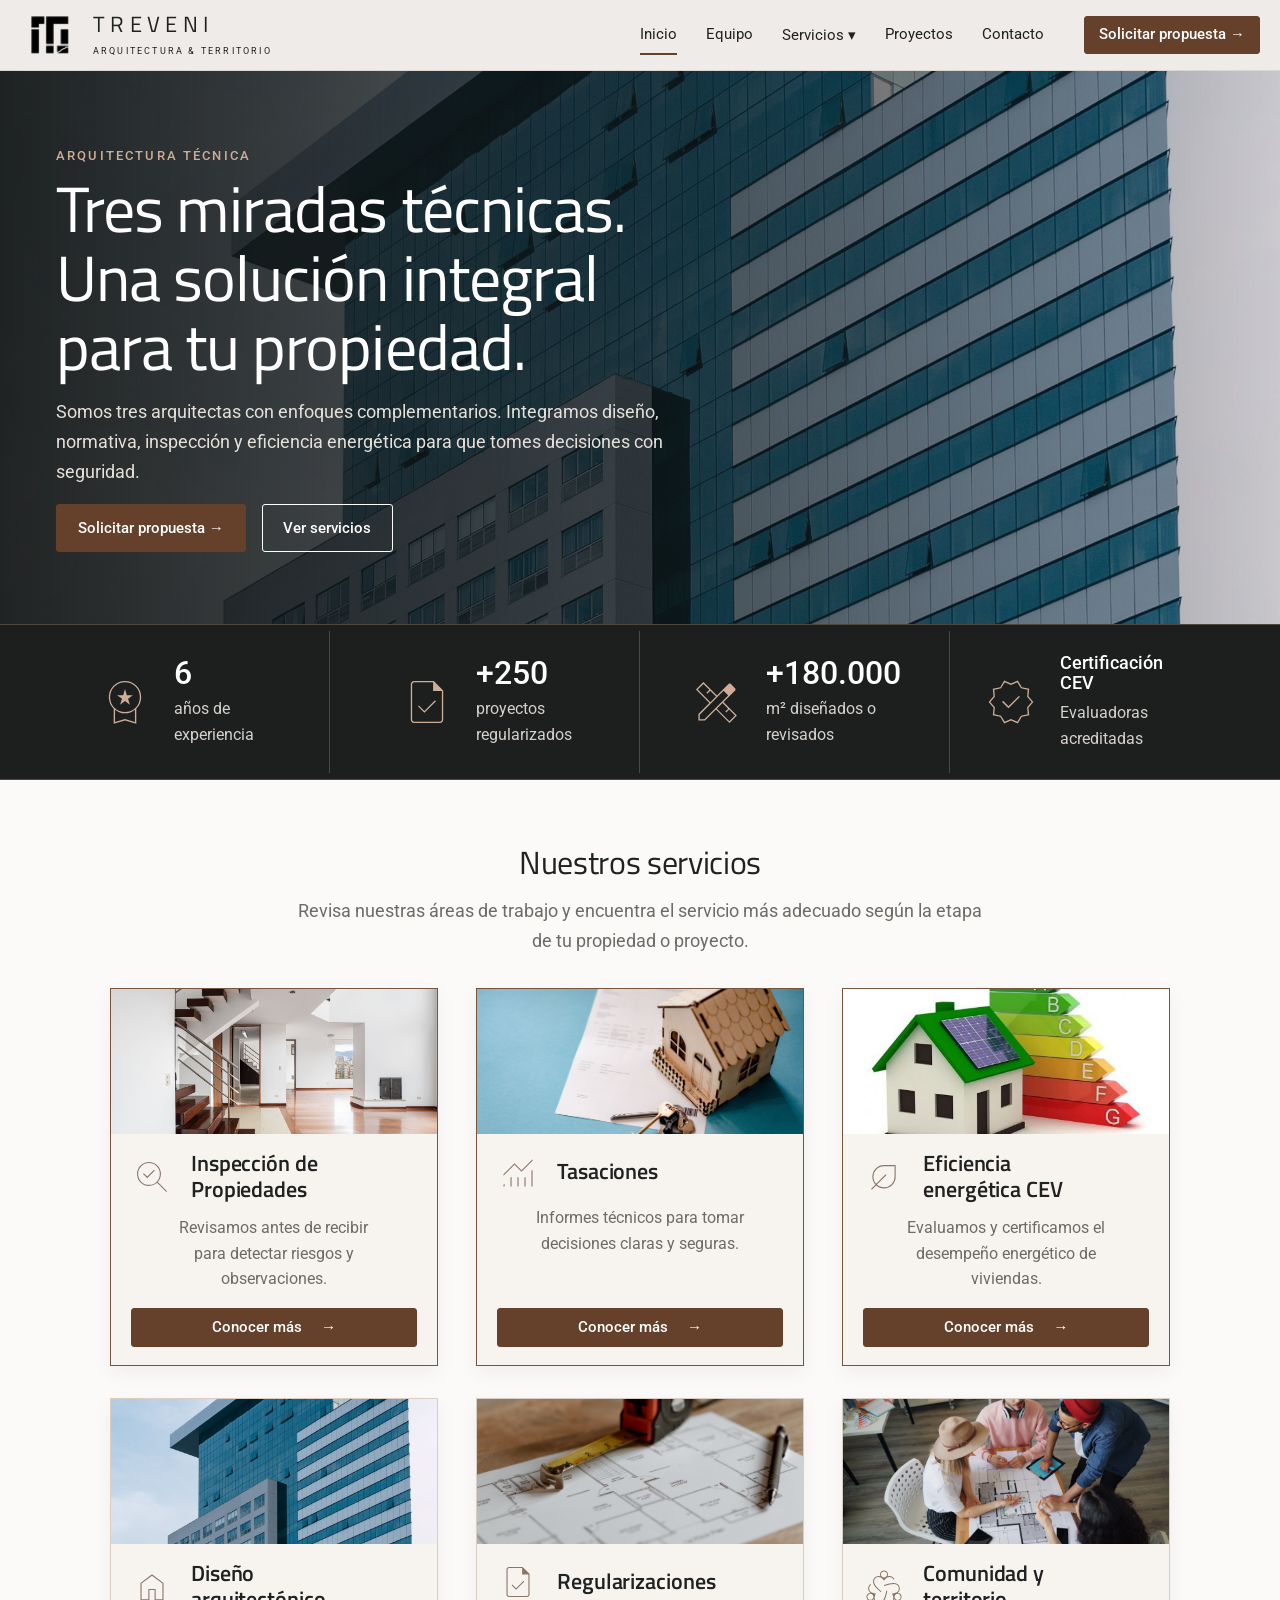
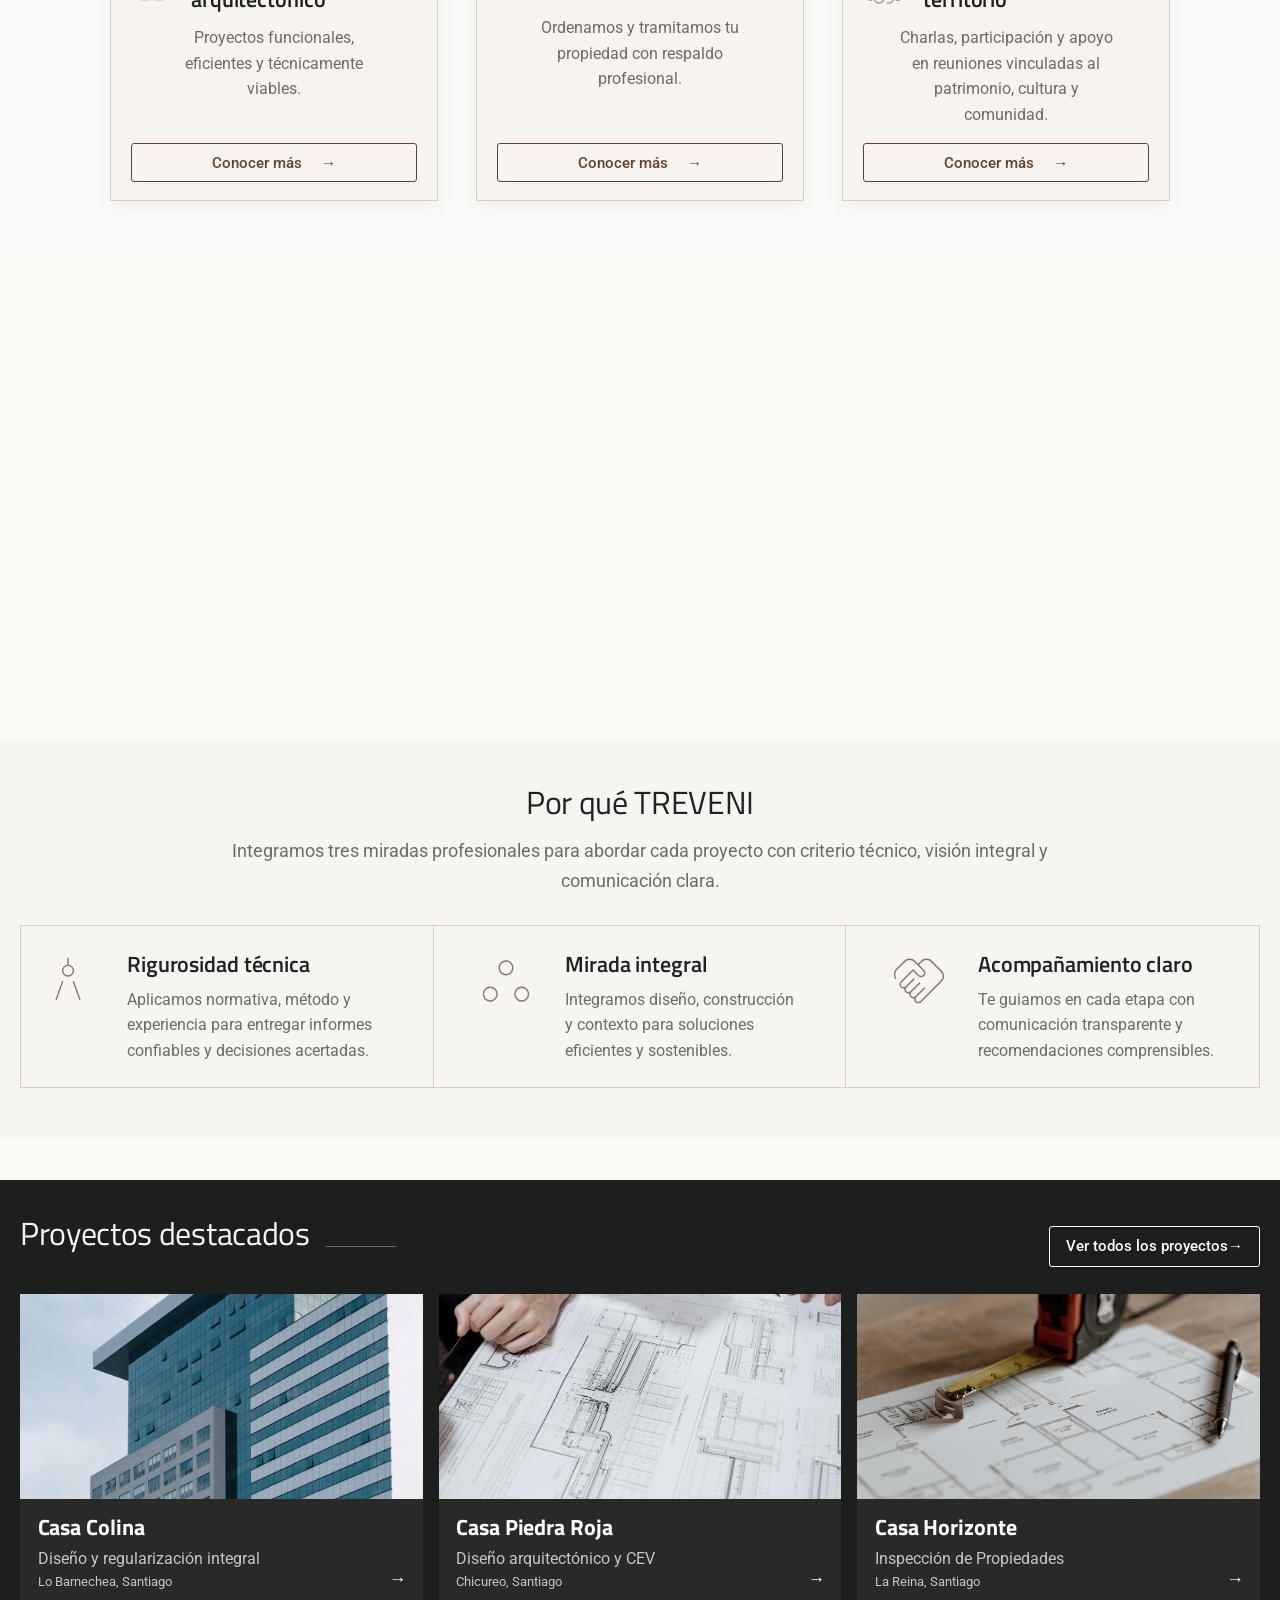
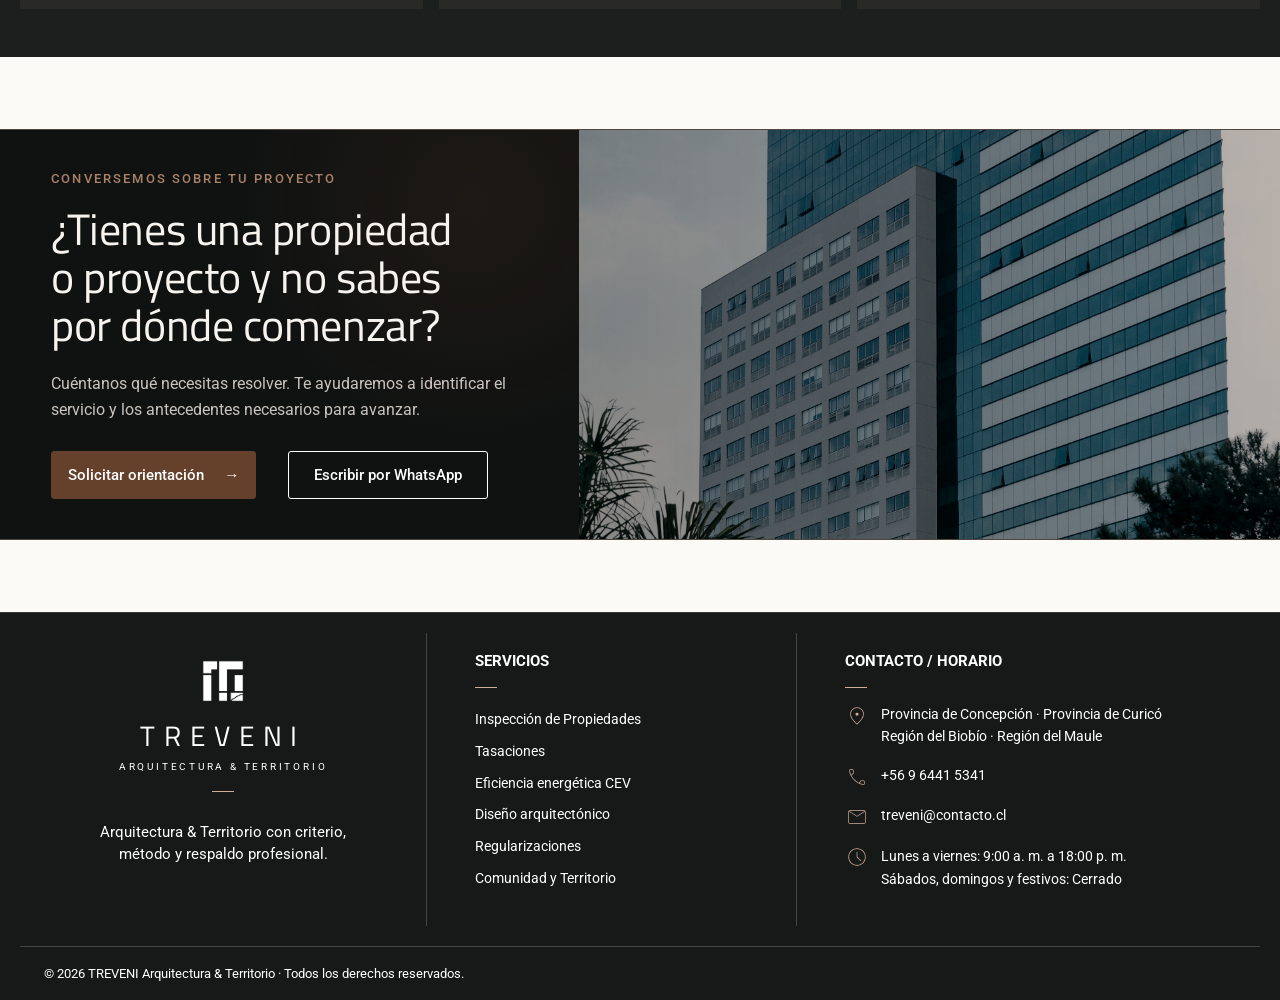
==== commit a9ef32fd: "cambios 1" ====
--- a/index.html
+++ b/index.html
@@ -27,9 +27,7 @@
           </p>
           <div class="btn-row">
             <a class="btn" href="contacto.html">Solicitar propuesta →</a
-            ><a class="btn btn-outline" href="servicios.html"
-              >Ver servicios →</a
-            >
+            ><a class="btn btn-outline" href="#servicios">Ver servicios</a>
           </div>
         </div>
       </section>
@@ -38,149 +36,57 @@
           <div class="info-cell">
             <img
               class="info-icon"
-              src="Imagenes/Iconos/Pagina de inicio/experiencia_48dp_8C7669_FILL0_wght100_GRAD0_opsz48.svg"
+              src="Imagenes/Iconos/Pagina de inicio/workspace_premium_48dp_CDAD98_FILL0_wght100_GRAD0_opsz48.svg"
               alt=""
             />
             <div>
-              <strong>6</strong>
+              <strong class="stat-reveal" data-count="6">6</strong>
               <p>años de<br />experiencia</p>
             </div>
           </div>
           <div class="info-cell">
             <img
               class="info-icon"
-              src="Imagenes/Iconos/Pagina de inicio/servicio_regularizacion_24dp_8C7669_FILL0_wght100_GRAD-25_opsz24.svg"
+              src="Imagenes/Iconos/Pagina de inicio/task_48dp_CDAD98_FILL0_wght100_GRAD0_opsz48.svg"
               alt=""
             />
             <div>
-              <strong>+250</strong>
+              <strong class="stat-reveal" data-count="250" data-prefix="+"
+                >+250</strong
+              >
               <p>proyectos<br />regularizados</p>
             </div>
           </div>
           <div class="info-cell">
             <img
               class="info-icon"
-              src="Imagenes/Iconos/Pagina de inicio/m2_disenados_48dp_8C7669_FILL0_wght100_GRAD-25_opsz48.svg"
+              src="Imagenes/Iconos/Pagina de inicio/design_services_48dp_CDAD98_FILL0_wght100_GRAD0_opsz48.svg"
               alt=""
             />
             <div>
-              <strong>+180.000</strong>
+              <strong class="stat-reveal" data-count="180000" data-prefix="+"
+                >+180.000</strong
+              >
               <p>m² diseñados o<br />revisados</p>
             </div>
           </div>
           <div class="info-cell info-cell-certification">
             <img
               class="info-icon"
-              src="Imagenes/Iconos/Pagina de inicio/certificacion_cev_48dp_8C7669_FILL0_wght100_GRAD0_opsz48.svg"
+              src="Imagenes/Iconos/Pagina de inicio/verified_48dp_CDAD98_FILL0_wght100_GRAD0_opsz48.svg"
               alt=""
             />
             <div>
-              <strong>Certificación<br />CEV</strong>
+              <strong class="stat-reveal">Certificación<br />CEV</strong>
               <p>Evaluadoras acreditadas</p>
             </div>
           </div>
         </div>
       </section>
-      <section class="section section-dark audience-section">
+      <section class="section home-services" id="servicios">
         <div class="container">
           <div class="section-head">
-            <span class="eyebrow">Para quién trabajamos</span>
-          </div>
-          <div class="grid grid-3">
-            <article class="profile-card audience-card">
-              <img
-                class="audience-photo"
-                src="Imagenes/Imagenes/personas naturales.jpg"
-                width="4190"
-                height="6285"
-                alt="Interior residencial"
-              />
-              <div class="image-card-body">
-                <div class="audience-copy">
-                  <img
-                    class="audience-icon"
-                    src="Imagenes/Iconos/Pagina de inicio/persona_24dp_CDAD98_FILL0_wght100_GRAD-25_opsz24.svg"
-                    alt=""
-                  />
-                  <div>
-                    <h3>Personas naturales</h3>
-                    <p>
-                      Servicios técnicos claros para diseñar, comprar, construir
-                      o regularizar tu vivienda.
-                    </p>
-                  </div>
-                </div>
-                <a class="audience-button" href="servicios.html"
-                  ><span>Ver servicios para mi propiedad</span
-                  ><span aria-hidden="true">→</span></a
-                >
-              </div>
-            </article>
-            <article class="profile-card audience-card">
-              <img
-                class="audience-photo"
-                src="Imagenes/Imagenes/Inmobiliarias.jpg"
-                width="2100"
-                height="3735"
-                alt="Edificio residencial"
-              />
-              <div class="image-card-body">
-                <div class="audience-copy">
-                  <img
-                    class="audience-icon"
-                    src="Imagenes/Iconos/Pagina de inicio/inmobiliarias_24dp_CDAD98_FILL0_wght100_GRAD0_opsz24.svg"
-                    alt=""
-                  />
-                  <div>
-                    <h3>Inmobiliarias y empresas</h3>
-                    <p>
-                      Evaluaciones, tasaciones e informes técnicos para
-                      proyectos habitacionales.
-                    </p>
-                  </div>
-                </div>
-                <a class="audience-button" href="servicios.html"
-                  ><span>Ver soluciones para empresas</span
-                  ><span aria-hidden="true">→</span></a
-                >
-              </div>
-            </article>
-            <article class="profile-card audience-card">
-              <img
-                class="audience-photo"
-                src="Imagenes/Imagenes/profesionales.jpg"
-                width="3840"
-                height="2160"
-                alt="Equipo profesional"
-              />
-              <div class="image-card-body">
-                <div class="audience-copy">
-                  <img
-                    class="audience-icon"
-                    src="Imagenes/Iconos/Pagina de inicio/profesionales_24dp_CDAD98_FILL0_wght100_GRAD-25_opsz24.svg"
-                    alt=""
-                  />
-                  <div>
-                    <h3>Profesionales y oficinas</h3>
-                    <p>
-                      Apoyo técnico en CEV, regularización e informes para
-                      equipos de arquitectura.
-                    </p>
-                  </div>
-                </div>
-                <a class="audience-button" href="apoyo-profesionales.html"
-                  ><span>Solicitar apoyo técnico</span
-                  ><span aria-hidden="true">→</span></a
-                >
-              </div>
-            </article>
-          </div>
-        </div>
-      </section>
-      <section class="section home-services">
-        <div class="container">
-          <div class="section-head">
-            <span class="eyebrow">Nuestros servicios</span>
+            <h2>Nuestros servicios</h2>
             <p>
               Revisa nuestras áreas de trabajo y encuentra el servicio más
               adecuado según la etapa de tu propiedad o proyecto.
@@ -326,10 +232,84 @@
           </div>
         </div>
       </section>
+      <section class="section section-dark services-profiles home-profiles">
+        <div class="container">
+          <div class="section-head">
+            <h2>Para quién trabajamos</h2>
+            <p>
+              Soluciones técnicas adaptadas a tu rol, tus objetivos y el tipo de
+              propiedad.
+            </p>
+          </div>
+          <div class="profile-services-grid">
+            <article>
+              <div class="profile-service-copy">
+                <img
+                  src="Imagenes/Iconos/Pagina de inicio/persona_24dp_CDAD98_FILL0_wght100_GRAD-25_opsz24.svg"
+                  alt=""
+                />
+                <div>
+                  <h3>Personas naturales</h3>
+                  <p>
+                    Te ayudamos a tomar decisiones informadas y a proteger tu
+                    inversión con servicios técnicos claros y confiables.
+                  </p>
+                </div>
+              </div>
+              <div class="service-tags">
+                <a href="inspeccion-pre-entrega.html"
+                  >Inspección de<br />Propiedades</a
+                >
+                <a href="tasaciones.html">Tasaciones</a>
+                <a href="diseno-arquitectonico.html"
+                  >Diseño<br />arquitectónico</a
+                >
+                <a href="regularizacion.html">Regularizaciones</a>
+              </div>
+            </article>
+            <article>
+              <div class="profile-service-copy">
+                <img
+                  src="Imagenes/Iconos/Pagina de inicio/inmobiliarias_24dp_CDAD98_FILL0_wght100_GRAD0_opsz24.svg"
+                  alt=""
+                />
+                <div>
+                  <h3>Inmobiliarias<br />y constructoras</h3>
+                  <p>
+                    Optimizamos proyectos y procesos con evaluaciones técnicas
+                    que aportan valor y cumplimiento.
+                  </p>
+                </div>
+              </div>
+              <div class="service-tags service-tags-full">
+                <a href="cev.html">Eficiencia energética CEV</a>
+              </div>
+            </article>
+            <article>
+              <div class="profile-service-copy">
+                <img
+                  src="Imagenes/Iconos/Pagina de inicio/profesionales_24dp_CDAD98_FILL0_wght100_GRAD-25_opsz24.svg"
+                  alt=""
+                />
+                <div>
+                  <h3>Profesionales<br />y oficinas</h3>
+                  <p>
+                    Brindamos respaldo técnico especializado para estudios,
+                    oficinas y profesionales del sector.
+                  </p>
+                </div>
+              </div>
+              <div class="service-tags service-tags-full">
+                <a href="cev.html">Eficiencia energética CEV</a>
+              </div>
+            </article>
+          </div>
+        </div>
+      </section>
       <section class="section section-soft why-section">
         <div class="container">
           <div class="section-head">
-            <span class="eyebrow">Por qué TREVENI</span>
+            <h2>Por qué TREVENI</h2>
             <p>
               Integramos tres miradas profesionales para abordar cada proyecto
               con criterio técnico, visión integral y comunicación clara.
@@ -382,8 +362,8 @@
         <div class="container">
           <div class="featured-projects-head">
             <div>
-              <span class="eyebrow">Proyectos destacados</span
-              ><span class="heading-rule"></span>
+              <h2>Proyectos destacados</h2>
+              <span class="heading-rule"></span>
             </div>
             <a class="all-projects-link" href="proyectos.html"
               >Ver todos los proyectos <span>→</span></a
@@ -396,7 +376,7 @@
                 alt="Casa Colina"
               />
               <div class="project-showcase-copy">
-                <h3>Casa Colina</h3>
+                <h3><strong>Casa Colina</strong></h3>
                 <p>Diseño y regularización integral</p>
                 <small>Lo Barnechea, Santiago</small
                 ><a href="proyectos.html" aria-label="Ver Casa Colina">→</a>
@@ -408,7 +388,7 @@
                 alt="Casa Piedra Roja"
               />
               <div class="project-showcase-copy">
-                <h3>Casa Piedra Roja</h3>
+                <h3><strong>Casa Piedra Roja</strong></h3>
                 <p>Diseño arquitectónico y CEV</p>
                 <small>Chicureo, Santiago</small
                 ><a href="proyectos.html" aria-label="Ver Casa Piedra Roja"
@@ -422,7 +402,7 @@
                 alt="Casa Horizonte"
               />
               <div class="project-showcase-copy">
-                <h3>Casa Horizonte</h3>
+                <h3><strong>Casa Horizonte</strong></h3>
                 <p>Inspección de Propiedades</p>
                 <small>La Reina, Santiago</small
                 ><a href="proyectos.html" aria-label="Ver Casa Horizonte">→</a>
@@ -432,6 +412,36 @@
         </div>
       </section>
     </main>
+
+    <!-- Llamado a la acción: edita aquí los textos de la página de Inicio -->
+    <section class="cta unified-cta-section" aria-labelledby="cta-inicio-title">
+      <div class="container cta-inner">
+        <div class="unified-cta-copy">
+          <span class="eyebrow">Conversemos sobre tu proyecto</span>
+          <h2 id="cta-inicio-title">
+            ¿Tienes una propiedad o proyecto y no sabes por dónde comenzar?
+          </h2>
+          <p>
+            Cuéntanos qué necesitas resolver. Te ayudaremos a identificar el
+            servicio y los antecedentes necesarios para avanzar.
+          </p>
+          <div class="unified-cta-actions">
+            <a class="btn" href="contacto.html"
+              >Solicitar orientación <span aria-hidden="true">→</span></a
+            >
+            <a class="btn btn-outline" href="https://wa.me/56964415341"
+              >Escribir por WhatsApp</a
+            >
+          </div>
+        </div>
+        <div
+          class="unified-cta-visual"
+          role="img"
+          aria-label="Arquitectura contemporánea"
+        ></div>
+      </div>
+    </section>
+
     <div data-footer></div>
   </body>
 </html>
--- a/css/styles.css
+++ b/css/styles.css
@@ -1,16 +1,36 @@
-@import url("https://fonts.googleapis.com/css2?family=Roboto:wght@300;400;500;700&family=Titillium+Web:wght@300;400;600;700&display=swap");
+@import url("https://fonts.googleapis.com/css2?family=Roboto:wght@400;500;700&family=Titillium+Web:wght@300;400;600;700&display=swap");
 
 :root {
   --font-heading: "Titillium Web", sans-serif;
   --font-body: "Roboto", sans-serif;
+  --text-h1: clamp(2.5rem, 2rem + 2.5vw, 4rem);
+  --text-h2: clamp(2rem, 1.75rem + 1vw, 2rem);
+  --text-h3: clamp(1.35rem, 1.35rem + 0.6vw, 1.35rem);
+  --text-h4: clamp(1.1rem, 1.15rem + 0.4vw, 1.1rem);
+  --text-lead: clamp(1.0625rem, 1rem + 0.25vw, 1.125rem);
+  --text-body: 1rem;
+  --text-small: 0.875rem;
+  --text-caption: 0.75rem;
+  --text-button: 0.94rem;
+  --text-label: clamp(0.75rem, 0.72rem + 0.15vw, 0.875rem);
+  --text-cta-title: clamp(2.25rem, 1.85rem + 1.5vw, 2.75rem);
+  --text-reference-value: clamp(2.75rem, 2.25rem + 1.5vw, 3.5625rem);
   --dark: #1d1f1f;
   --dark-2: #252827;
   --light: #f5f1ec;
   --paper: #fffdf9;
   --bronze: #8c6348;
   --gold: #cdad98;
+  --button-primary: #65412b;
+  --button-primary-hover: #8e5d3e;
+  --button-secondary-hover: #cdad98;
   --ink: #202221;
   --muted: #6e6b67;
+  --text-primary: var(--ink);
+  --text-secondary: var(--muted);
+  --text-on-dark: #f8f5f0;
+  --text-muted-on-dark: #c7c4bf;
+  --text-accent: var(--bronze);
   --line: #d9cec4;
   --max: 1180px;
   --shadow: 0 18px 45px rgba(20, 18, 16, 0.12);
@@ -26,8 +46,9 @@
   background: var(--paper);
   color: var(--ink);
   font-family: var(--font-body);
-  font-size: 16px;
-  line-height: 1.65;
+  font-size: var(--text-body);
+  font-weight: 400;
+  line-height: 1.6;
 }
 img {
   max-width: 100%;
@@ -37,46 +58,86 @@
   color: inherit;
   text-decoration: none;
 }
+@media (prefers-reduced-motion: reduce) {
+  .project-showcase-card,
+  .gallery-card,
+  .project-showcase-card:hover,
+  .project-showcase-card:focus-within,
+  .gallery-card:hover,
+  .gallery-card:focus-within {
+    transition: none;
+    transform: none;
+  }
+}
+
 button,
 input,
 select,
-textarea {
-  font: inherit;
-}
-h1,
-h2,
-h3,
-h4,
+textarea,
+label {
+  font-family: var(--font-body);
+}
+h1 {
+  margin-top: 0;
+  font-family: var(--font-heading);
+  font-weight: 400;
+  text-wrap: balance;
+  font-size: var(--text-h1);
+  line-height: 1.08;
+  letter-spacing: -0.015em;
+}
+
+h2 {
+  margin-top: 0;
+  font-family: var(--font-heading);
+  font-weight: 500;
+  text-wrap: balance;
+  font-size: var(--text-h2);
+  line-height: 1.15;
+  letter-spacing: -0.01em;
+}
+
+h3 {
+  margin-top: 0;
+  font-family: var(--font-heading);
+  font-weight: 400;
+  text-wrap: balance;
+  font-size: var(--text-h3);
+  line-height: 1.2;
+  letter-spacing: -0.005em;
+}
+
+h4 {
+  margin-top: 0;
+  font-family: var(--font-heading);
+  font-weight: 400;
+  text-wrap: balance;
+  font-size: var(--text-h4);
+  line-height: 1.25;
+  letter-spacing: 0;
+}
+
 p {
   margin-top: 0;
-}
-h1,
-h2,
-h3,
-h4 {
-  font-family: var(--font-heading);
+  font-family: var(--font-body);
+  font-size: var(--text-body);
   font-weight: 400;
-  line-height: 1.08;
-}
-h1 {
-  font-size: clamp(2.5rem, 6vw, 5rem);
-}
-h2 {
-  font-size: clamp(2rem, 4vw, 3.5rem);
-}
-h3 {
-  font-size: 1.5rem;
+  line-height: 1.6;
 }
 .container {
   width: min(calc(100% - 2rem), var(--max));
   margin-inline: auto;
 }
-.eyebrow {
-  font-size: 0.78rem;
-  letter-spacing: 0.26em;
+.eyebrow,
+.section-label,
+.page-label {
+  font-family: var(--font-body);
+  font-size: var(--text-label);
+  font-weight: 500;
+  line-height: 1.4;
+  letter-spacing: 0.16em;
   text-transform: uppercase;
   color: var(--bronze);
-  font-weight: 700;
 }
 .section {
   padding: clamp(4rem, 8vw, 7rem) 0;
@@ -112,7 +173,11 @@
   border: 1px solid var(--bronze);
   background: var(--bronze);
   color: #fff;
+  font-family: var(--font-body);
+  font-size: var(--text-button);
   font-weight: 500;
+  line-height: 1.2;
+  letter-spacing: 0;
   transition: 0.2s ease;
   cursor: pointer;
 }
@@ -145,9 +210,15 @@
 .skip-link:focus {
   top: 1rem;
 }
+[data-header] {
+  min-height: 70px;
+}
 .site-header {
-  position: sticky;
+  position: fixed;
   top: 0;
+  right: 0;
+  left: 0;
+  width: 100%;
   z-index: 50;
   background: rgba(255, 253, 249, 0.96);
   border-bottom: 1px solid rgba(140, 99, 72, 0.2);
@@ -167,8 +238,8 @@
 }
 .brand-mark {
   display: block;
-  width: 48px;
-  height: 48px;
+  width: 60px;
+  height: 60px;
   object-fit: contain;
   flex: 0 0 48px;
 }
@@ -257,7 +328,6 @@
   margin: 0.4rem 0 1.5rem;
 }
 .hero p {
-  font-size: 1.15rem;
   max-width: 600px;
   color: #e4e0da;
 }
@@ -345,7 +415,6 @@
 .service-card a {
   margin-top: auto;
   color: var(--bronze);
-  font-weight: 700;
 }
 .image-card {
   padding: 0;
@@ -432,11 +501,9 @@
   position: relative;
 }
 .checklist li:before {
-  content: "✓";
+  content: "";
   position: absolute;
   left: 0;
-  color: var(--bronze);
-  font-weight: bold;
 }
 .faq {
   max-width: 900px;
@@ -452,11 +519,25 @@
   border: 0;
   background: none;
   display: flex;
+  align-items: center;
   justify-content: space-between;
   text-align: left;
-  font-family: var(--font-heading);
-  font-size: 1.2rem;
   cursor: pointer;
+}
+.faq .faq-button,
+.faq .faq-panel {
+  font-size: 1rem;
+}
+.faq-toggle-icon {
+  display: block;
+  width: 24px;
+  height: 24px;
+  flex: 0 0 24px;
+  margin-left: 1rem;
+  background-image: url("../Imagenes/Iconos/Pagina servicios cev/add_2_24dp_5B3925_FILL0_wght400_GRAD0_opsz24.svg");
+  background-position: center;
+  background-repeat: no-repeat;
+  background-size: 24px 24px;
 }
 .faq-panel {
   display: none;
@@ -466,8 +547,8 @@
 .faq-item.open .faq-panel {
   display: block;
 }
-.faq-item.open .faq-button span {
-  transform: rotate(45deg);
+.faq-item.open .faq-toggle-icon {
+  background-image: url("../Imagenes/Iconos/Pagina servicios cev/minimize_24dp_5B3925_FILL0_wght400_GRAD0_opsz24.svg");
 }
 .cta {
   padding: 4rem 0;
@@ -685,18 +766,14 @@
 }
 .regularization-page .hero-regularizacion h1 {
   margin: 0.55rem 0 1rem;
-  font-size: clamp(3.2rem, 5vw, 5rem);
 }
 .regularization-page .hero-regularizacion p {
   max-width: 520px;
-  font-size: 1rem;
-  line-height: 1.55;
 }
 .regularization-page .hero-regularizacion .btn {
   min-width: 255px;
   min-height: 48px;
   justify-content: space-between;
-  font-size: 0.82rem;
 }
 .regularization-page .hero-regularizacion .btn-outline {
   background: rgba(29, 31, 31, 0.25);
@@ -705,12 +782,12 @@
 
 .reg-overview {
   background: #f8f5f1;
-  border-bottom: 1px solid var(--line);
 }
 .reg-facts {
   display: grid;
   grid-template-columns: repeat(4, 1fr);
   min-height: 128px;
+  border-bottom: 1px solid var(--line);
 }
 .reg-facts article {
   display: grid;
@@ -728,41 +805,28 @@
   height: 50px;
   object-fit: contain;
 }
-.reg-facts h2 {
+.reg-facts h4 {
   margin: 0 0 0.55rem;
-  font-family: var(--font-body);
-  font-size: 0.87rem;
-  font-weight: 600;
-  line-height: 1.3;
 }
 .reg-facts p {
   margin: 0;
   color: var(--muted);
-  font-size: 0.7rem;
-  line-height: 1.5;
 }
 .reg-first-know {
   padding: 3.5rem 0 3rem;
+}
+.reg-first-section {
+  background: #f8f5f1;
+  border-bottom: 1px solid var(--line);
 }
 .reg-section-title {
   display: flex;
   align-items: center;
-  justify-content: center;
-  gap: 1.4rem;
+  justify-content: flex-start;
   margin-bottom: 1.5rem;
 }
 .reg-section-title h2 {
   margin: 0;
-  font-family: var(--font-body);
-  font-size: 0.92rem;
-  font-weight: 600;
-  letter-spacing: 0.22em;
-  text-transform: uppercase;
-}
-.reg-section-title span {
-  width: 75px;
-  height: 1px;
-  background: var(--line);
 }
 .reg-first-grid {
   display: grid;
@@ -794,23 +858,17 @@
 }
 .reg-first-grid h3 {
   margin: 0 0 0.7rem;
-  font-size: 1.45rem;
-  line-height: 1.2;
 }
 .reg-first-grid h3 strong {
   display: inline-block;
   padding: 0.45rem 0.55rem;
   background: #e9e1da;
-  font-family: var(--font-body);
   font-size: 0.72rem;
-  letter-spacing: 0.15em;
   text-transform: uppercase;
 }
 .reg-first-grid p {
   margin: 0;
   color: var(--muted);
-  font-size: 0.75rem;
-  line-height: 1.6;
 }
 
 .reg-about {
@@ -825,15 +883,15 @@
 .reg-about-copy {
   padding: 1rem 2.5rem 1rem 1rem;
 }
+.reg-about-copy > h2:not(.eyebrow) {
+  margin: 0.6rem 0 1rem;
+}
 .reg-about .eyebrow {
   color: var(--ink);
-  font-size: 0.82rem;
 }
 .reg-about-copy > p {
-  margin: 2.6rem 0;
+  margin: 2rem 0;
   color: var(--muted);
-  font-size: 0.86rem;
-  line-height: 1.65;
 }
 .reg-benefits {
   display: grid;
@@ -856,8 +914,16 @@
   line-height: 1.45;
 }
 .reg-audience {
-  padding: 1rem 0 0 1rem;
-  border-left: 1px solid var(--line);
+  padding: 0;
+  border-left: 0;
+}
+.reg-audience-section {
+  padding: 3rem 0 3.5rem;
+  border-top: 1px solid var(--line);
+  background: #f8f5f1;
+}
+.reg-audience-section .eyebrow {
+  color: var(--ink);
 }
 .reg-short-line {
   display: block;
@@ -884,15 +950,9 @@
   object-fit: contain;
 }
 .reg-audience-grid h3 {
-  font-family: var(--font-body);
-  font-size: 0.85rem;
-  font-weight: 600;
-  line-height: 1.35;
 }
 .reg-audience-grid p {
   color: var(--muted);
-  font-size: 0.72rem;
-  line-height: 1.55;
 }
 
 .reg-procedures {
@@ -903,7 +963,6 @@
 }
 .reg-left-title .eyebrow {
   color: inherit;
-  font-size: 0.82rem;
 }
 .reg-left-title > span:last-child:not(.eyebrow) {
   display: block;
@@ -934,16 +993,10 @@
   object-fit: contain;
 }
 .reg-procedure-grid h3 {
-  font-family: var(--font-body);
-  font-size: 0.86rem;
-  font-weight: 600;
-  line-height: 1.3;
 }
 .reg-procedure-grid p {
   margin: 0;
   color: #c7c2bd;
-  font-size: 0.69rem;
-  line-height: 1.55;
 }
 
 .reg-includes {
@@ -952,11 +1005,15 @@
 }
 .reg-includes-grid {
   display: grid;
-  grid-template-columns: 1.8fr 0.9fr;
+  grid-template-columns: 1fr 1fr;
   min-height: 260px;
+  overflow: hidden;
+  border: 1px solid var(--line);
+  background: #fbfaf8;
 }
 .reg-includes-grid > div {
   padding: 1rem 1.4rem;
+  border-right: 1px solid var(--line);
 }
 .reg-includes-grid > img {
   width: 100%;
@@ -972,7 +1029,6 @@
 }
 .reg-includes ul {
   display: grid;
-  grid-template-columns: 1fr 1fr;
   gap: 1rem 2.2rem;
   margin-top: 2.5rem;
 }
@@ -980,22 +1036,18 @@
 .reg-quote li {
   position: relative;
   padding-left: 1.65rem;
-  font-size: 0.75rem;
   line-height: 1.5;
 }
 .reg-includes li:before,
 .reg-quote li:before {
-  content: "✓";
+  content: "";
   position: absolute;
   left: 0;
   display: grid;
   place-items: center;
   width: 15px;
   height: 15px;
-  border: 1px solid #9a8374;
   border-radius: 50%;
-  color: #8c7669;
-  font-size: 0.58rem;
 }
 
 .reg-work {
@@ -1013,7 +1065,7 @@
   top: 19px;
   left: 7%;
   right: 7%;
-  border-top: 1px dashed #bbaea5;
+  border-top: 1px solid #bbaea5;
 }
 .reg-work-grid article {
   position: relative;
@@ -1039,15 +1091,10 @@
   object-fit: contain;
 }
 .reg-work-grid h3 {
-  font-family: var(--font-body);
-  font-size: 0.78rem;
-  font-weight: 600;
 }
 .reg-work-grid p {
   margin: 0;
   color: var(--muted);
-  font-size: 0.68rem;
-  line-height: 1.5;
 }
 
 .reg-quote {
@@ -1071,14 +1118,20 @@
   background: #e9e1da;
 }
 .reg-quote-grid > article > p {
-  font-size: 0.78rem;
-  line-height: 1.65;
 }
 .reg-quote ul {
   display: grid;
   grid-template-columns: 1fr 1fr;
   gap: 0.75rem 2.3rem;
   margin-top: 1.2rem;
+}
+.reg-quote-note {
+  margin: 1.25rem 0 0;
+  color: var(--muted);
+  font-family: var(--font-body);
+  font-size: var(--text-small);
+  font-weight: 400;
+  line-height: 1.6;
 }
 .reg-quote li:before {
   border: 0;
@@ -1100,38 +1153,46 @@
   object-fit: contain;
 }
 .reg-time-value h3 {
-  font-family: var(--font-body);
-  font-size: 0.85rem;
-  font-weight: 600;
   margin: 0 0 0.35rem;
 }
 .reg-time-value p {
   margin: 0;
   color: var(--muted);
-  font-size: 0.72rem;
-  line-height: 1.55;
 }
 
 .reg-faq {
-  padding: 2.8rem 0;
+  padding: 2.65rem 0 3rem;
   background: #f8f5f1;
 }
+.reg-faq h2 {
+  margin: 0 0 1.5rem;
+}
 .reg-faq-grid {
   display: grid;
   grid-template-columns: 1fr 1fr;
-  gap: 3rem;
+  gap: 1rem;
 }
 .reg-faq .faq {
   width: 100%;
+  max-width: none;
+  margin: 0;
+  gap: 0;
+}
+.reg-faq .faq-item {
+  border: 1px solid var(--line);
+  border-bottom: 0;
+  background: #fbfaf8;
+}
+.reg-faq .faq-item:last-child {
+  border-bottom: 1px solid var(--line);
 }
 .reg-faq .faq-button {
-  padding: 0.55rem 0.7rem;
-  font-family: var(--font-body);
-  font-size: 0.78rem;
+  min-height: 45px;
+  padding: 0.5rem 1rem;
 }
 .reg-faq .faq-panel {
-  padding: 0.2rem 0.7rem 0.8rem;
-  font-size: 0.75rem;
+  padding: 0 1rem 0.8rem;
+  color: var(--muted);
 }
 
 .regularization-page .cta {
@@ -1149,14 +1210,10 @@
 .reg-cta-copy h2 {
   margin: 0 0 0.35rem;
   color: #fff;
-  font-size: 1.75rem;
-  line-height: 1.05;
 }
 .reg-cta-copy p {
   margin: 0;
   color: #ddd;
-  font-size: 0.75rem;
-  line-height: 1.5;
 }
 .reg-cta-actions {
   display: grid;
@@ -1166,7 +1223,6 @@
 .reg-cta-actions .btn {
   min-height: 47px;
   justify-content: space-between;
-  font-size: 0.82rem;
 }
 .reg-response {
   display: flex;
@@ -1174,7 +1230,6 @@
   justify-content: center;
   gap: 0.65rem;
   color: #eee;
-  font-size: 0.72rem;
 }
 
 @media (max-width: 1050px) {
@@ -1215,6 +1270,10 @@
   .reg-includes-grid > img {
     min-height: 230px;
   }
+  .reg-includes-grid > div {
+    border-right: 0;
+    border-bottom: 1px solid var(--line);
+  }
   .reg-quote-grid > article:first-child {
     border-right: 0;
     border-bottom: 1px solid var(--line);
@@ -1254,9 +1313,6 @@
   .reg-facts article:last-child {
     border-bottom: 0;
   }
-  .reg-section-title span {
-    width: 30px;
-  }
   .reg-first-grid article {
     grid-template-columns: 52px 1fr;
     padding: 1.3rem 1rem;
@@ -1294,9 +1350,15 @@
 body {
   overflow-x: hidden;
 }
-h1,
-h2,
-h3,
+h1 {
+  overflow-wrap: anywhere;
+}
+h2 {
+  overflow-wrap: anywhere;
+}
+h3 {
+  overflow-wrap: anywhere;
+}
 h4 {
   overflow-wrap: anywhere;
 }
@@ -1345,11 +1407,9 @@
   max-width: 590px;
 }
 .hero h1 {
-  font-size: clamp(2.8rem, 4.7vw, 4.8rem);
   margin-bottom: 1rem;
 }
 .hero p {
-  font-size: 1rem;
   max-width: 520px;
 }
 .section {
@@ -1359,7 +1419,6 @@
   margin-bottom: 2.2rem;
 }
 .section-head h2 {
-  font-size: clamp(2rem, 3vw, 3rem);
 }
 .card {
   padding: 1.6rem;
@@ -1371,10 +1430,8 @@
   padding: 1.5rem 1rem;
 }
 .process-item h3 {
-  font-size: 1.2rem;
 }
 .process-item p {
-  font-size: 0.9rem;
 }
 .info-strip {
   background: var(--paper);
@@ -1395,12 +1452,10 @@
   border-right: 0;
 }
 .info-cell strong {
-  font-family: var(--font-heading);
   font-size: 1.3rem;
   display: block;
 }
 .info-cell p {
-  font-size: 0.82rem;
   margin: 0;
   color: var(--muted);
 }
@@ -1441,7 +1496,6 @@
   border-right: 0;
 }
 .feature-row p {
-  font-size: 0.9rem;
   color: var(--muted);
 }
 .price-panel {
@@ -1450,9 +1504,7 @@
   border: 1px solid var(--line);
 }
 .price {
-  font-family: var(--font-heading);
   font-size: clamp(2.8rem, 5vw, 5rem);
-  line-height: 1;
   color: var(--ink);
 }
 .service-details {
@@ -1471,10 +1523,8 @@
   background: var(--paper);
 }
 .mini-card h3 {
-  font-size: 1.15rem;
 }
 .mini-card p {
-  font-size: 0.85rem;
   color: var(--muted);
   margin: 0;
 }
@@ -1561,7 +1611,6 @@
 }
 @media (max-width: 600px) {
   .hero h1 {
-    font-size: 2.35rem;
     max-width: 100%;
   }
   .hero-content {
@@ -1580,10 +1629,8 @@
   }
   .profile-card .btn {
     width: 100%;
-    font-size: 0.82rem;
   }
   .price {
-    font-size: 2.5rem;
   }
   .contact-panel,
   .contact-aside {
@@ -1595,6 +1642,19 @@
 .site-header {
   background: #eeebe8;
   border-bottom: 1px solid rgba(101, 65, 43, 0.12);
+}
+.site-header .brand {
+  align-items: center;
+}
+.site-header .brand > span {
+  display: flex;
+  height: 42px;
+  flex-direction: column;
+  justify-content: space-between;
+}
+.site-header .brand strong,
+.site-header .brand small {
+  line-height: 1;
 }
 .nav-links > a,
 .dropdown > button {
@@ -1692,9 +1752,10 @@
   margin: 0;
   color: #fff;
   font-family: var(--font-body);
-  font-size: 0.84rem;
-  font-weight: 500;
-  letter-spacing: 0.24em;
+  font-size: 0.92rem;
+  font-weight: 700;
+  line-height: 1.2;
+  letter-spacing: 0;
   text-transform: uppercase;
 }
 .footer-column ul {
@@ -1702,11 +1763,17 @@
   gap: 0.55rem;
   margin-top: 1.25rem;
 }
-.footer-column li a {
+.footer-column li a,
+.footer-contact-link {
   position: relative;
   display: inline-block;
 }
-.footer-column li a::after {
+.footer-contact-link {
+  width: max-content;
+  max-width: 100%;
+}
+.footer-column li a::after,
+.footer-contact-link::after {
   content: "";
   position: absolute;
   right: 0;
@@ -1719,7 +1786,9 @@
   transition: transform 0.2s ease;
 }
 .footer-column li a:hover::after,
-.footer-column li a:focus-visible::after {
+.footer-column li a:focus-visible::after,
+.footer-contact-link:hover::after,
+.footer-contact-link:focus-visible::after {
   transform: scaleX(1);
 }
 .footer-column li,
@@ -1728,21 +1797,32 @@
 }
 .footer-contact p {
   line-height: 1.55;
-  margin-bottom: 0.65rem;
+  margin: 0;
 }
 .footer-contact .footer-contact-item {
   display: grid;
   grid-template-columns: 24px minmax(0, 1fr);
   gap: 0.75rem;
   align-items: start;
+}
+.footer-contact .footer-contact-item + .footer-contact-item {
+  margin-top: 1rem;
 }
 .footer-contact-item img {
   width: 24px;
   height: 24px;
   object-fit: contain;
 }
-.footer-contact-item > span {
+.footer-contact-item > span,
+.footer-contact-item > a {
   display: block;
+}
+.footer-contact .footer-hours {
+  margin: 0;
+  padding-top: 0;
+  border-top: 0;
+  color: #fff;
+  line-height: 1.65;
 }
 .footer-contact p > span:first-child {
   display: inline-block;
@@ -1797,6 +1877,11 @@
   }
 }
 @media (max-width: 600px) {
+  .site-header .brand > span {
+    height: auto;
+  }
+}
+@media (max-width: 600px) {
   .footer-grid {
     grid-template-columns: 1fr;
   }
@@ -1831,8 +1916,6 @@
 .audience-section .section-head .eyebrow,
 .why-section .section-head .eyebrow {
   color: inherit;
-  font-size: 1rem;
-  letter-spacing: 0.28em;
 }
 .audience-card {
   display: flex;
@@ -1868,16 +1951,9 @@
   margin-top: 0.15rem;
 }
 .audience-copy h3 {
-  font-family: var(--font-body);
-  font-size: 1rem;
-  font-weight: 500;
-  letter-spacing: 0.06em;
-  text-transform: uppercase;
   margin-bottom: 0.55rem;
 }
 .audience-copy p {
-  font-size: 0.92rem;
-  line-height: 1.55;
 }
 .audience-button {
   display: flex;
@@ -1889,9 +1965,6 @@
   padding: 0.65rem 1rem;
   border: 1px solid #a99587;
   color: #fff;
-  font-size: 0.76rem;
-  letter-spacing: 0.1em;
-  text-transform: uppercase;
   transition: 0.2s ease;
 }
 .audience-button:hover,
@@ -1912,15 +1985,16 @@
   color: var(--muted);
 }
 .why-grid {
-  border: 0;
+  border: 1px solid var(--line);
   background: transparent;
+  overflow: hidden;
 }
 .why-grid > article {
   display: grid;
   grid-template-columns: 70px 1fr;
   gap: 1.25rem;
   align-items: start;
-  padding: 0 2.6rem;
+  padding: 1.5rem 2.6rem;
   border-right: 1px solid var(--line);
 }
 .why-grid > article:first-child {
@@ -1928,6 +2002,7 @@
 }
 .why-grid > article:last-child {
   padding-right: 1rem;
+  border-right: 0;
 }
 .why-grid img {
   width: 62px;
@@ -1935,15 +2010,10 @@
   object-fit: contain;
 }
 .why-grid h3 {
-  font-family: var(--font-body);
-  font-size: 1rem;
-  font-weight: 600;
   margin: 0.15rem 0 0.55rem;
 }
 .why-grid p {
   margin: 0;
-  font-size: 0.9rem;
-  line-height: 1.55;
   color: var(--muted);
 }
 @media (max-width: 900px) {
@@ -1960,7 +2030,7 @@
   .why-grid > article,
   .why-grid > article:first-child,
   .why-grid > article:last-child {
-    padding: 1.5rem 0;
+    padding: 1.5rem 1rem;
     border-right: 0;
     border-bottom: 1px solid var(--line);
   }
@@ -1979,7 +2049,6 @@
     grid-template-columns: 50px 1fr;
   }
   .audience-button {
-    font-size: 0.7rem;
   }
   .why-section .section-head {
     text-align: left;
@@ -2016,7 +2085,6 @@
   margin-bottom: 2rem;
 }
 .home-services .section-head .eyebrow {
-  font-size: 1rem;
   color: var(--ink);
 }
 .services-showcase {
@@ -2058,18 +2126,12 @@
   object-fit: contain;
 }
 .service-card-heading h3 {
-  font-family: var(--font-body);
-  font-size: 1.05rem;
-  font-weight: 600;
-  line-height: 1.2;
   margin: 0;
 }
 .service-card-content > p {
   max-width: 220px;
   margin: 0.75rem auto 1rem;
   text-align: center;
-  font-size: 0.86rem;
-  line-height: 1.5;
   color: var(--muted);
 }
 .service-cta {
@@ -2082,7 +2144,6 @@
   margin: auto auto 0;
   border: 1px solid #b9a69a;
   color: var(--ink);
-  font-size: 0.83rem;
   transition: 0.2s ease;
 }
 .service-cta.filled {
@@ -2114,7 +2175,6 @@
 }
 .featured-projects-head .eyebrow {
   color: #d8cdc5;
-  font-size: 0.75rem;
 }
 .heading-rule {
   display: block;
@@ -2129,7 +2189,6 @@
   color: #fff;
   display: flex;
   justify-content: space-between;
-  font-size: 0.8rem;
 }
 .projects-showcase {
   gap: 1rem;
@@ -2137,6 +2196,19 @@
 .project-showcase-card {
   background: #292928;
   min-width: 0;
+  position: relative;
+  z-index: 0;
+  cursor: pointer;
+  transition:
+    transform 0.25s ease,
+    box-shadow 0.25s ease;
+  transform-origin: center;
+}
+.project-showcase-card:hover,
+.project-showcase-card:focus-within {
+  z-index: 2;
+  transform: scale(1.025);
+  box-shadow: 0 18px 38px rgba(0, 0, 0, 0.28);
 }
 .project-showcase-card > img {
   width: 100%;
@@ -2145,28 +2217,34 @@
   filter: saturate(0.7);
 }
 .project-showcase-copy {
-  position: relative;
+  position: static;
   padding: 1rem 1.1rem;
   color: #fff;
 }
 .project-showcase-copy h3 {
-  font-family: var(--font-body);
-  font-size: 1rem;
   margin-bottom: 0.3rem;
+  font-weight: 300;
 }
 .project-showcase-copy p,
 .project-showcase-copy small {
   display: block;
   margin: 0;
   color: #c9c5c1;
-  font-size: 0.78rem;
 }
 .project-showcase-copy a {
   position: absolute;
-  right: 1rem;
-  bottom: 1rem;
+  inset: 0;
+  z-index: 3;
+  display: flex;
+  align-items: flex-end;
+  justify-content: flex-end;
+  padding: 1rem;
   color: #fff;
   font-size: 1.1rem;
+}
+.project-showcase-copy a:focus-visible {
+  outline: 2px solid var(--gold);
+  outline-offset: -3px;
 }
 @media (max-width: 900px) {
   .services-showcase {
@@ -2227,10 +2305,6 @@
   min-height: 95px;
 }
 .home-page .cta-copy h2 {
-  font-family: var(--font-body);
-  font-size: clamp(1.3rem, 2.2vw, 1.8rem);
-  font-weight: 400;
-  line-height: 1.3;
   margin: 0;
   color: #fff;
 }
@@ -2244,22 +2318,11 @@
   min-width: 190px;
   min-height: 45px;
   padding: 0.65rem 1rem;
-  font-size: 0.86rem;
   justify-content: space-between;
 }
 .home-page .cta-actions .btn-outline {
   min-width: 240px;
   border-color: #c2b5ac;
-}
-.whatsapp-mark {
-  display: inline-grid;
-  place-items: center;
-  width: 22px;
-  height: 22px;
-  border: 1px solid currentColor;
-  border-radius: 50%;
-  font-size: 0.65rem;
-  margin-right: 0.25rem;
 }
 @media (max-width: 900px) {
   .home-page .cta {
@@ -2320,7 +2383,6 @@
 
 /* Estudio */
 .studio-page .section-head .eyebrow {
-  font-size: 1rem;
   color: inherit;
 }
 .studio-organization {
@@ -2347,14 +2409,10 @@
   object-fit: contain;
 }
 .organization-grid h3 {
-  font-family: var(--font-body);
-  font-size: 1.1rem;
-  font-weight: 600;
-  line-height: 1.25;
+  min-height: 3.5rem;
   margin: 0.2rem 0 1.4rem;
 }
 .organization-grid p {
-  font-size: 0.92rem;
   color: var(--muted);
   margin: 0;
 }
@@ -2374,32 +2432,35 @@
   grid-template-columns: repeat(5, 1fr);
   position: relative;
 }
-.studio-process:before {
-  content: "";
-  position: absolute;
-  top: 25px;
-  left: 8%;
-  right: 8%;
-  border-top: 1px dashed #765d4c;
-}
 .studio-process article {
   position: relative;
   z-index: 1;
   text-align: center;
   padding: 0 1.2rem;
 }
+.studio-process article:not(:last-child)::before {
+  content: "";
+  position: absolute;
+  z-index: -1;
+  top: 20px;
+  left: calc(50% + 40px);
+  width: calc(100% - 80px);
+  height: 1px;
+  background: #cdad98;
+}
 .step-number {
   display: grid;
   place-items: center;
-  width: 50px;
-  height: 50px;
+  width: 40px;
+  height: 40px;
   margin: 0 auto 1rem;
-  border: 1px solid var(--bronze);
+  border: 0;
   border-radius: 50%;
-  background: var(--dark);
-  font-family: var(--font-heading);
-  font-size: 1.25rem;
-  color: var(--gold);
+  background: #65412b;
+  font-family: var(--font-body);
+  font-size: 1rem;
+  font-weight: 500;
+  color: #fff;
 }
 .studio-process img {
   width: 58px;
@@ -2407,13 +2468,9 @@
   margin: 0 auto 0.6rem;
 }
 .studio-process h3 {
-  font-family: var(--font-body);
-  font-size: 1rem;
   margin-bottom: 0.5rem;
 }
 .studio-process p {
-  font-size: 0.85rem;
-  line-height: 1.45;
   color: #ccc;
 }
 .areas-row {
@@ -2428,22 +2485,55 @@
   background: #222423;
 }
 .areas-row img {
+  display: block;
   width: 58px;
   height: 58px;
   object-fit: contain;
-  margin-bottom: 1.2rem;
+  margin: 0 auto 1.2rem;
 }
 .areas-row h3 {
-  font-family: var(--font-body);
-  font-size: 1.05rem;
-  line-height: 1.2;
+  min-height: 3.5rem;
   margin-bottom: 1rem;
+  text-align: center;
 }
 .areas-row p {
-  font-size: 0.8rem;
-  line-height: 1.5;
   color: #c7c2bd;
   margin: 0;
+  text-align: center;
+}
+.studio-values {
+  background: #1d1f1f;
+  color: #fff;
+}
+.studio-values .eyebrow {
+  color: #fff;
+}
+.studio-values .feature-row {
+  border-color: #51463e;
+  background: #252827;
+}
+.studio-values .feature-row > article {
+  border-color: #51463e;
+}
+.studio-values .feature-row p {
+  color: #fff;
+}
+.studio-areas-light {
+  background: var(--light);
+  color: var(--ink);
+}
+.studio-areas-light .areas-row article {
+  border-color: var(--line);
+  background: var(--paper);
+}
+.studio-areas-light .areas-row h3 {
+  color: var(--ink);
+}
+.studio-areas-light .areas-row p {
+  color: var(--muted);
+}
+.studio-areas-light .studio-heading-line {
+  background: var(--bronze);
 }
 .studio-team {
   background: #f6f3ef;
@@ -2455,7 +2545,6 @@
   align-items: center;
 }
 .team-intro h2 {
-  font-size: 2.3rem;
 }
 .team-intro > span {
   display: block;
@@ -2465,8 +2554,6 @@
   margin: 1.2rem 0;
 }
 .team-intro p {
-  font-size: 1rem;
-  line-height: 1.8;
   color: var(--muted);
 }
 .team-cards {
@@ -2502,16 +2589,9 @@
   padding: 1rem;
 }
 .team-cards h3 {
-  font-family: var(--font-body);
-  font-size: 0.9rem;
-  font-weight: 500;
-  letter-spacing: 0.18em;
-  text-transform: uppercase;
   margin-bottom: 0.4rem;
 }
 .team-cards p {
-  font-size: 0.82rem;
-  line-height: 1.55;
   margin-bottom: 0.55rem;
 }
 .team-cards article > div > span {
@@ -2527,9 +2607,7 @@
   margin-top: auto;
   padding: 0.3rem 0.55rem;
   border: 1px solid #baa99e;
-  font-size: 0.7rem;
   font-weight: 400;
-  letter-spacing: 0.05em;
   text-transform: uppercase;
 }
 @media (max-width: 1000px) {
@@ -2562,7 +2640,7 @@
     grid-template-columns: 1fr 1fr;
     gap: 1rem;
   }
-  .studio-process:before {
+  .studio-process article::before {
     display: none;
   }
   .studio-process article {
@@ -2607,7 +2685,6 @@
 /* Contacto */
 .contact-page .section-head .eyebrow {
   color: var(--ink);
-  font-size: 1rem;
 }
 .contact-title-line {
   display: block;
@@ -2624,7 +2701,6 @@
   padding: 0.7rem 1rem;
   border: 1px solid #b8a99e;
   color: #fff;
-  font-size: 0.9rem;
 }
 .hero-response img {
   width: 26px;
@@ -2660,16 +2736,11 @@
   height: 48px;
 }
 .orientation-row h3 {
-  font-family: var(--font-body);
-  font-size: 0.95rem;
-  font-weight: 600;
   margin: 0.1rem 0 0.5rem;
 }
 .orientation-row p {
-  font-size: 0.88rem;
   color: var(--muted);
   margin: 0;
-  line-height: 1.6;
 }
 .contact-form-section {
   background: var(--dark);
@@ -2684,13 +2755,10 @@
   padding: 2.2rem;
 }
 .contact-panel h2 {
-  font-size: 2rem;
 }
 .contact-panel .field {
   color: #fff;
-  font-size: 0.68rem;
   letter-spacing: 0.15em;
-  text-transform: uppercase;
 }
 .contact-panel .field input,
 .contact-panel .field select,
@@ -2700,9 +2768,6 @@
   background: #202221;
   border-color: #5d5550;
   color: #fff;
-  font-size: 0.85rem;
-  letter-spacing: 0;
-  text-transform: none;
 }
 .contact-panel .field textarea {
   min-height: 100px;
@@ -2722,7 +2787,6 @@
   gap: 0.7rem;
   margin: 0;
   color: #ddd;
-  font-size: 0.78rem;
 }
 .contact-form-note img {
   width: 21px;
@@ -2732,7 +2796,6 @@
   padding: 2.1rem 2rem;
 }
 .contact-aside > h2 {
-  font-size: 1.8rem;
   margin-bottom: 0.7rem;
 }
 .contact-aside-line {
@@ -2757,21 +2820,35 @@
   height: 38px;
 }
 .contact-aside h3 {
-  font-family: var(--font-body);
-  font-size: 0.9rem;
-  font-weight: 500;
   margin: 0 0 0.25rem;
 }
 .contact-aside p {
-  font-size: 0.8rem;
-  line-height: 1.5;
   margin: 0;
 }
 .contact-aside small {
   display: block;
   margin-top: 0.25rem;
   color: var(--muted);
-  font-size: 0.72rem;
+}
+.contact-guidance-card {
+  margin-top: 1.2rem;
+  padding: 1.25rem;
+  border: 1px solid var(--line);
+  background: #f3efeb;
+}
+.contact-guidance-card h3 {
+  margin-bottom: 0.45rem;
+}
+.contact-guidance-card p {
+  margin-bottom: 1rem;
+  color: var(--muted);
+}
+.contact-guidance-card .btn {
+  width: 100%;
+  min-height: 46px;
+  padding: 0.65rem 0.9rem;
+  justify-content: space-between;
+  color: #fff;
 }
 .contact-modes .section-head {
   margin-bottom: 1.8rem;
@@ -2795,17 +2872,11 @@
   height: 50px;
 }
 .modes-grid h3 {
-  font-family: var(--font-body);
-  font-size: 1rem;
-  font-weight: 600;
-  line-height: 1.5;
   margin: 0 0 1.2rem;
 }
 .modes-grid p {
   text-align: center;
   color: var(--muted);
-  font-size: 0.9rem;
-  line-height: 1.65;
   margin-left: -65px;
 }
 .contact-next {
@@ -2844,15 +2915,10 @@
   border-radius: 50%;
 }
 .next-steps h3 {
-  font-family: var(--font-body);
-  font-size: 0.95rem;
-  font-weight: 600;
   margin-bottom: 0.6rem;
 }
 .next-steps p {
-  font-size: 0.85rem;
   color: var(--muted);
-  line-height: 1.55;
 }
 .next-arrow {
   font-family: var(--font-heading);
@@ -2952,15 +3018,10 @@
   min-height: 74px;
 }
 .contact-cta-copy h2 {
-  font-family: var(--font-body);
-  font-size: clamp(1.25rem, 2vw, 1.7rem);
-  font-weight: 400;
-  line-height: 1.2;
   margin: 0 0 0.35rem;
   color: #fff;
 }
 .contact-cta-copy p {
-  font-size: 0.88rem;
   color: #ddd;
   margin: 0;
 }
@@ -2975,7 +3036,6 @@
   min-height: 50px;
   padding: 0.7rem 1.15rem;
   justify-content: space-between;
-  font-size: 0.86rem;
 }
 .contact-cta-actions .btn-outline {
   min-width: 250px;
@@ -3018,7 +3078,6 @@
   gap: 1rem;
   margin-top: 2.8rem;
   color: #e7e2dd;
-  font-size: 0.88rem;
 }
 .hero-gallery-note > span:first-child {
   display: grid;
@@ -3036,7 +3095,6 @@
   margin-bottom: 1.5rem;
 }
 .more-projects .section-head h2 {
-  font-size: 2rem;
   margin-bottom: 0.5rem;
 }
 .projects-title-line {
@@ -3055,7 +3113,21 @@
 }
 .gallery-card {
   border: 1px solid var(--line);
-  background: #fbf9f6;
+  background: #292928;
+  color: #fff;
+  position: relative;
+  z-index: 0;
+  cursor: pointer;
+  transition:
+    transform 0.25s ease,
+    box-shadow 0.25s ease;
+  transform-origin: center;
+}
+.gallery-card:hover,
+.gallery-card:focus-within {
+  z-index: 2;
+  transform: scale(1.025);
+  box-shadow: 0 18px 38px rgba(44, 31, 23, 0.2);
 }
 .gallery-card > img {
   width: 100%;
@@ -3065,15 +3137,14 @@
 }
 .gallery-card > div {
   padding: 1rem 1.2rem;
+  text-align: center;
 }
 .gallery-card h3 {
-  font-size: 1.25rem;
   margin-bottom: 0.55rem;
 }
 .gallery-card p {
   margin: 0.15rem 0;
-  color: var(--muted);
-  font-size: 0.76rem;
+  color: #fff;
 }
 .gallery-card p > span {
   display: inline-block;
@@ -3088,9 +3159,9 @@
   width: 80%;
   min-height: 34px;
   margin: 1rem auto 0;
+  border: 1px solid #fff;
   background: #5d3722;
   color: #fff;
-  font-size: 0.76rem;
 }
 .gallery-card a:hover,
 .gallery-card a:focus-visible {
@@ -3124,6 +3195,7 @@
 .gallery-card p {
   display: flex;
   align-items: center;
+  justify-content: center;
   gap: 0.35rem;
 }
 .gallery-card p > img {
@@ -3164,13 +3236,11 @@
 }
 .construction-inner h1 {
   max-width: 650px;
-  font-size: clamp(3rem, 6vw, 5.5rem);
   margin: 0.5rem 0 1rem;
 }
 .construction-inner p {
   max-width: 650px;
   color: #ddd;
-  font-size: 1.05rem;
 }
 .construction-inner .eyebrow {
   color: var(--gold);
@@ -3202,15 +3272,11 @@
 }
 .services-main-hero .hero-content h1 {
   max-width: 510px;
-  font-size: clamp(3rem, 4.7vw, 4.7rem);
-  line-height: 1.02;
   margin-bottom: 1.5rem;
 }
 .services-main-hero .hero-content p {
   max-width: 490px;
-  font-size: 1rem;
   color: var(--muted);
-  line-height: 1.65;
 }
 .services-main-hero .hero-image {
   padding: 1.5rem 1.5rem 1.5rem 0;
@@ -3230,11 +3296,9 @@
   margin-bottom: 1.5rem;
 }
 .services-profiles .section-head h2 {
-  font-size: 2.1rem;
   margin-bottom: 0.4rem;
 }
 .services-profiles .section-head p {
-  font-size: 0.85rem;
 }
 .profile-services-grid {
   display: grid;
@@ -3260,12 +3324,9 @@
   object-fit: contain;
 }
 .profile-service-copy h3 {
-  font-size: 1.45rem;
   margin: 0 0 0.8rem;
 }
 .profile-service-copy p {
-  font-size: 0.85rem;
-  line-height: 1.6;
   color: var(--muted);
   margin: 0;
 }
@@ -3285,13 +3346,38 @@
   border: 1px solid var(--line);
   background: #f9f7f4;
   text-align: center;
-  font-size: 0.72rem;
   line-height: 1.2;
 }
 .service-tags a:hover,
 .service-tags a:focus-visible {
   border-color: var(--bronze);
   color: var(--bronze);
+}
+.home-page .home-profiles {
+  background: #1d1f1f;
+  color: #fff;
+}
+.home-page .home-profiles .section-head .eyebrow {
+  color: #fff;
+}
+.home-page .home-profiles .section-head p,
+.home-page .home-profiles .profile-service-copy h3,
+.home-page .home-profiles .profile-service-copy p {
+  color: #fff;
+}
+.home-page .home-profiles .profile-services-grid > article {
+  border-color: #cdad98;
+  background: #252827;
+}
+.home-page .home-profiles .service-tags a {
+  border-color: #66584f;
+  background: #1d1f1f;
+  color: #fff;
+}
+.home-page .home-profiles .service-tags a:hover,
+.home-page .home-profiles .service-tags a:focus-visible {
+  border-color: var(--gold);
+  color: var(--gold);
 }
 @media (max-width: 950px) {
   .profile-services-grid {
@@ -3414,7 +3500,6 @@
   box-shadow: 0 28px 80px rgba(0, 0, 0, 0.55);
 }
 .project-gallery-dialog h2 {
-  font-size: 1.25rem;
   margin: 0 3rem 1rem 0;
 }
 .gallery-close {
@@ -3479,7 +3564,6 @@
   padding-top: 1rem;
   border-top: 1px solid #504a46;
   color: #ddd;
-  font-size: 0.92rem;
   line-height: 1.6;
 }
 @media (max-width: 650px) {
@@ -3501,7 +3585,6 @@
     height: 52px;
   }
   .gallery-description {
-    font-size: 0.84rem;
   }
   .project-gallery-dialog h2 {
     padding-left: 0.4rem;
@@ -3594,9 +3677,9 @@
 /* Inicio: franja de experiencia inmediatamente después del hero */
 .home-page .info-strip {
   padding: 0.35rem 0;
-  border-top: 1px solid var(--line);
-  border-bottom: 1px solid var(--line);
-  background: #f7f4f0;
+  border-top: 1px solid #51463e;
+  border-bottom: 1px solid #51463e;
+  background: #1d1f1f;
 }
 .home-page .info-strip-grid {
   min-height: 142px;
@@ -3605,6 +3688,7 @@
   justify-content: center;
   gap: 1.25rem;
   padding: 1.35rem 2rem;
+  border-color: #51463e;
 }
 .home-page .info-cell .info-icon {
   width: 58px;
@@ -3618,17 +3702,50 @@
   font-size: 2.15rem;
   font-weight: 500;
   line-height: 1;
-  color: var(--ink);
+  color: #fff;
 }
 .home-page .info-cell p {
   margin: 0.45rem 0 0;
-  font-size: 0.78rem;
-  line-height: 1.35;
-  color: var(--muted);
+  color: #d5d1cc;
 }
 .home-page .info-cell-certification strong {
-  font-size: 1.15rem;
   line-height: 1.15;
+}
+.home-page .info-strip.stats-ready .stat-reveal {
+  opacity: 0;
+  transform: translateY(12px);
+}
+.home-page .info-strip.stats-ready.is-visible .stat-reveal {
+  opacity: 1;
+  transform: translateY(0);
+  transition:
+    opacity 0.65s ease,
+    transform 0.65s ease;
+}
+.home-page
+  .info-strip.stats-ready.is-visible
+  .info-cell:nth-child(2)
+  .stat-reveal {
+  transition-delay: 0.12s;
+}
+.home-page
+  .info-strip.stats-ready.is-visible
+  .info-cell:nth-child(3)
+  .stat-reveal {
+  transition-delay: 0.24s;
+}
+.home-page
+  .info-strip.stats-ready.is-visible
+  .info-cell:nth-child(4)
+  .stat-reveal {
+  transition-delay: 0.36s;
+}
+@media (prefers-reduced-motion: reduce) {
+  .home-page .info-strip.stats-ready .stat-reveal {
+    opacity: 1;
+    transform: none;
+    transition: none;
+  }
 }
 @media (max-width: 900px) {
   .home-page .info-cell {
@@ -3669,10 +3786,6 @@
 .studio-page .cta-copy h2 {
   margin: 0;
   color: #fff;
-  font-family: var(--font-body);
-  font-size: clamp(1.3rem, 2.2vw, 1.8rem);
-  font-weight: 400;
-  line-height: 1.3;
 }
 .studio-page .cta-actions {
   display: flex;
@@ -3684,7 +3797,6 @@
   min-width: 190px;
   min-height: 45px;
   padding: 0.65rem 1rem;
-  font-size: 0.86rem;
   justify-content: space-between;
 }
 .studio-page .cta-actions .btn-outline {
@@ -3738,10 +3850,10 @@
 }
 
 /* Todos los servicios: etiquetas de perfil y llamado a la acción */
-.services-page .service-tags-full {
+:is(.services-page, .home-page) .service-tags-full {
   width: 100%;
 }
-.services-page .service-tags-full a {
+:is(.services-page, .home-page) .service-tags-full a {
   width: 100%;
   min-height: 48px;
   white-space: nowrap;
@@ -3761,16 +3873,10 @@
 .services-cta-copy h2 {
   margin: 0 0 0.3rem;
   color: #fff;
-  font-family: var(--font-body);
-  font-size: clamp(1.35rem, 2.2vw, 1.8rem);
-  font-weight: 400;
-  line-height: 1.2;
 }
 .services-cta-copy p {
   margin: 0;
   color: #ddd;
-  font-size: 0.88rem;
-  line-height: 1.45;
 }
 .services-cta-actions {
   display: flex;
@@ -3783,7 +3889,6 @@
   min-height: 50px;
   padding: 0.7rem 1.15rem;
   justify-content: space-between;
-  font-size: 0.86rem;
 }
 .services-cta-actions .btn-outline {
   min-width: 250px;
@@ -3911,8 +4016,6 @@
 .architecture-page .hero-architecture h1 {
   max-width: 520px;
   margin: 0.65rem 0 1rem;
-  font-size: clamp(3.2rem, 5vw, 5rem);
-  line-height: 1.02;
 }
 .architecture-hero-line {
   display: block;
@@ -3927,14 +4030,11 @@
   > p:not(.architecture-hero-note) {
   max-width: 430px;
   margin-bottom: 1.4rem;
-  font-size: 0.95rem;
-  line-height: 1.55;
 }
 .architecture-page .hero-architecture .btn {
   min-width: 175px;
   min-height: 46px;
   justify-content: space-between;
-  font-size: 0.84rem;
 }
 .architecture-page .hero-architecture .btn-outline {
   background: rgba(29, 31, 31, 0.22);
@@ -3951,17 +4051,9 @@
   gap: 0.8rem;
   margin: 1.6rem 0 0 !important;
   color: #eee !important;
-  font-size: 0.78rem !important;
 }
 .architecture-hero-note span {
-  display: grid;
-  place-items: center;
-  width: 21px;
-  height: 21px;
-  border: 1px solid var(--gold);
-  border-radius: 50%;
-  color: var(--gold);
-  font-size: 0.7rem;
+  flex: 0 0 24px;
 }
 .architecture-facts {
   padding: 0.35rem 0;
@@ -3990,17 +4082,14 @@
   height: 50px;
   object-fit: contain;
 }
-.architecture-facts strong {
+.architecture-facts h4 {
   display: block;
-  font-size: 0.86rem;
+  margin: 0;
   line-height: 1.3;
-  font-weight: 600;
 }
 .architecture-facts p {
   margin: 0.55rem 0 0;
   color: var(--muted);
-  font-size: 0.7rem;
-  line-height: 1.45;
 }
 @media (max-width: 900px) {
   .architecture-facts-grid {
@@ -4066,19 +4155,13 @@
 }
 .architecture-about-top .eyebrow {
   color: var(--ink);
-  font-size: 0.72rem;
-  letter-spacing: 0.12em;
 }
 .architecture-about-top h2 {
   margin: 0.6rem 0 1rem;
-  font-size: clamp(2rem, 3vw, 3rem);
-  line-height: 1.15;
 }
 .architecture-about-top p {
   max-width: 500px;
   color: var(--muted);
-  font-size: 0.88rem;
-  line-height: 1.65;
 }
 .architecture-about-image {
   position: relative;
@@ -4113,12 +4196,12 @@
 .architecture-audience .section-head h2,
 .architecture-designs .section-head h2,
 .architecture-work .section-head h2 {
-  font-size: 1.85rem;
   margin: 0;
 }
 .architecture-audience-grid {
   display: grid;
   grid-template-columns: repeat(4, 1fr);
+  border: 1px solid var(--line);
 }
 .architecture-audience-grid article {
   display: grid;
@@ -4137,17 +4220,11 @@
   object-fit: contain;
 }
 .architecture-audience-grid h3 {
-  font-family: var(--font-body);
-  font-size: 0.87rem;
-  font-weight: 600;
-  line-height: 1.35;
   margin: 0 0 0.55rem;
 }
 .architecture-audience-grid p {
   margin: 0;
   color: var(--muted);
-  font-size: 0.74rem;
-  line-height: 1.5;
 }
 
 .architecture-designs {
@@ -4192,7 +4269,6 @@
 }
 .architecture-design-title h3 {
   margin: 0;
-  font-size: 1.3rem;
 }
 .architecture-design-grid > article > div > span {
   display: block;
@@ -4204,8 +4280,6 @@
 .architecture-design-grid p {
   margin: 0 0 0 48px;
   color: #d2cdc8;
-  font-size: 0.78rem;
-  line-height: 1.55;
 }
 
 .architecture-includes {
@@ -4216,7 +4290,6 @@
 }
 .architecture-includes .section-head .eyebrow {
   color: #e0d5cd;
-  font-size: 1rem;
 }
 .architecture-heading-line {
   display: block;
@@ -4244,17 +4317,11 @@
   object-fit: contain;
 }
 .architecture-includes-grid h3 {
-  font-family: var(--font-body);
-  font-size: 0.88rem;
-  font-weight: 500;
-  line-height: 1.3;
   margin: 0 0 0.65rem;
 }
 .architecture-includes-grid p {
   margin: 0;
   color: #c7c1bc;
-  font-size: 0.7rem;
-  line-height: 1.5;
 }
 
 .architecture-work {
@@ -4301,17 +4368,11 @@
   object-fit: contain;
 }
 .architecture-work-grid h3 {
-  font-family: var(--font-body);
-  font-size: 0.78rem;
-  font-weight: 600;
-  line-height: 1.35;
   margin: 0 0 0.6rem;
 }
 .architecture-work-grid p {
   margin: 0;
   color: var(--muted);
-  font-size: 0.68rem;
-  line-height: 1.55;
 }
 
 /* Metodología de Diseño Arquitectónico: mismo lenguaje visual que Regularizaciones */
@@ -4324,7 +4385,6 @@
 }
 .architecture-method-title .eyebrow {
   color: inherit;
-  font-size: 0.82rem;
 }
 .architecture-work-grid {
   position: relative;
@@ -4336,7 +4396,7 @@
   top: 19px;
   left: 7%;
   right: 7%;
-  border-top: 1px dashed #bbaea5;
+  border-top: 1px solid #bbaea5;
 }
 .architecture-work-grid article {
   position: relative;
@@ -4364,12 +4424,8 @@
 }
 .architecture-work-grid h3 {
   margin: 0 0 0.55rem;
-  font-size: 0.78rem;
-  line-height: 1.35;
 }
 .architecture-work-grid p {
-  font-size: 0.68rem;
-  line-height: 1.5;
 }
 
 .architecture-quote {
@@ -4378,12 +4434,12 @@
 }
 .architecture-quote-grid {
   display: grid;
-  grid-template-columns: 1.65fr 0.9fr 0.9fr;
+  grid-template-columns: minmax(0, 1.05fr) minmax(360px, 0.95fr);
   border: 1px solid #e1d8d0;
   background: #eee9e4;
 }
 .architecture-quote-grid > article {
-  min-height: 270px;
+  min-height: 325px;
   padding: 2rem 2.2rem;
   border-right: 1px solid var(--line);
 }
@@ -4391,13 +4447,10 @@
   border-right: 0;
 }
 .architecture-quote h2 {
-  font-size: 1.2rem;
   margin: 0 0 0.8rem;
 }
 .architecture-quote p {
   color: var(--muted);
-  font-size: 0.75rem;
-  line-height: 1.6;
 }
 .architecture-needs-grid {
   display: grid;
@@ -4446,9 +4499,47 @@
 }
 .architecture-quote-title h2 {
   margin: 0;
-  font-family: var(--font-body);
-  font-size: 0.9rem;
-  font-weight: 600;
+}
+.architecture-quote-summary {
+  display: flex;
+  flex-direction: column;
+  justify-content: center;
+  gap: 1.5rem;
+}
+.architecture-quote-summary-heading {
+  position: relative;
+  margin: 0 0 0.25rem !important;
+  padding-bottom: 0.8rem;
+}
+.architecture-quote-summary-heading::after {
+  content: "";
+  position: absolute;
+  left: 0;
+  bottom: 0;
+  width: 32px;
+  height: 1px;
+  background: #8c7669;
+}
+.architecture-quote-summary-row {
+  display: grid;
+  grid-template-columns: 48px minmax(0, 1fr);
+  gap: 1rem;
+  align-items: start;
+}
+.architecture-quote-summary-row img {
+  width: 40px;
+  height: 40px;
+  object-fit: contain;
+}
+.architecture-quote-summary-row h3 {
+  margin: 0 0 0.35rem;
+}
+.architecture-quote-summary-row p {
+  max-width: 32rem;
+  margin: 0;
+}
+.architecture-quote-summary-row p + p {
+  margin-top: 0.65rem;
 }
 .architecture-mini-drawing {
   height: 65px;
@@ -4480,14 +4571,11 @@
 }
 .architecture-cta-copy h2 {
   margin: 0 0 0.3rem;
-  font-size: 1.65rem;
   color: #fff;
 }
 .architecture-cta-copy p {
   margin: 0;
   color: #ddd;
-  font-size: 0.82rem;
-  line-height: 1.5;
 }
 .architecture-cta-actions {
   display: flex;
@@ -4499,7 +4587,6 @@
   min-height: 48px;
   padding: 0.65rem 1rem;
   justify-content: space-between;
-  font-size: 0.82rem;
 }
 .architecture-cta-actions .btn-outline {
   min-width: 250px;
@@ -4531,14 +4618,7 @@
     display: none;
   }
   .architecture-quote-grid {
-    grid-template-columns: 1.3fr 1fr;
-  }
-  .architecture-quote-grid > article:first-child {
-    grid-row: span 2;
-  }
-  .architecture-quote-grid > article:nth-child(2) {
-    border-right: 0;
-    border-bottom: 1px solid var(--line);
+    grid-template-columns: minmax(0, 1.15fr) minmax(310px, 0.85fr);
   }
   .architecture-page .cta-inner {
     grid-template-columns: 1fr;
@@ -4567,10 +4647,8 @@
   .architecture-quote-grid {
     grid-template-columns: 1fr;
   }
-  .architecture-quote-grid > article:first-child {
-    grid-row: auto;
-  }
   .architecture-quote-grid > article {
+    min-height: 0;
     border-right: 0;
     border-bottom: 1px solid var(--line);
   }
@@ -4642,19 +4720,14 @@
 }
 .inspection-page .hero-inspeccion h1 {
   margin: 0.45rem 0 1rem;
-  font-size: clamp(3.5rem, 6vw, 5.6rem);
-  line-height: 0.96;
 }
 .inspection-page .hero-inspeccion p {
   max-width: 500px;
   margin-bottom: 1.25rem;
-  font-size: 0.98rem;
-  line-height: 1.55;
 }
 .inspection-page .hero-inspeccion .btn {
   min-width: 235px;
   min-height: 49px;
-  font-size: 0.86rem;
 }
 .inspection-page .hero-inspeccion .btn-outline {
   background: rgba(29, 31, 31, 0.28);
@@ -4687,17 +4760,12 @@
   height: 42px;
   object-fit: contain;
 }
-.inspection-facts h2 {
+.inspection-facts h4 {
   margin: 0 0 0.25rem;
-  font-family: var(--font-body);
-  font-size: 0.76rem;
-  font-weight: 600;
 }
 .inspection-facts p {
   margin: 0;
   color: #c8c3bf;
-  font-size: 0.64rem;
-  line-height: 1.4;
 }
 
 .inspection-price {
@@ -4712,24 +4780,14 @@
 }
 .inspection-price h2 {
   margin: 0 0 0.25rem;
-  font-size: 2rem;
 }
 .inspection-price-value {
-  font-family: var(--font-heading);
-  font-size: clamp(3.3rem, 5vw, 5rem);
-  line-height: 1;
-  letter-spacing: 0.04em;
 }
 .inspection-price-grid > div:first-child h3 {
   margin: 1rem 0 0.6rem;
-  font-family: var(--font-body);
-  font-size: 0.96rem;
-  font-weight: 500;
 }
 .inspection-price-grid > div:first-child p {
   color: var(--muted);
-  font-size: 0.86rem;
-  line-height: 1.55;
 }
 .inspection-price-grid > div:first-child .btn {
   min-width: 260px;
@@ -4750,16 +4808,16 @@
   height: 31px;
   object-fit: contain;
 }
-.inspection-price-details h3 {
-  margin: 0 0 0.2rem;
-  font-family: var(--font-body);
-  font-size: 0.95rem;
-  font-weight: 600;
-}
 .inspection-price-details p {
   margin: 0;
   color: var(--muted);
-  font-size: 0.76rem;
+}
+.inspection-price-details .inspection-price-label {
+  margin: 0 0 0.2rem;
+  color: var(--ink);
+}
+.inspection-price-label strong {
+  font-weight: 700;
 }
 .inspection-price-note {
   display: flex;
@@ -4770,7 +4828,6 @@
   border: 1px solid var(--line);
   background: #f3efeb;
   color: var(--muted);
-  font-size: 0.72rem;
 }
 .inspection-price-note > img {
   flex: 0 0 24px;
@@ -4799,10 +4856,11 @@
   gap: 3.5rem;
 }
 .inspection-reasons h2 {
+  display: flex;
+  justify-content: center;
+  align-items: flex-start;
+  min-height: 2.3em;
   text-align: center;
-  font-family: var(--font-body);
-  font-size: 1.2rem;
-  font-weight: 600;
 }
 .inspection-reason-list {
   display: grid;
@@ -4827,15 +4885,10 @@
 }
 .inspection-reason-list h3 {
   margin: 0 0 0.35rem;
-  font-family: var(--font-body);
-  font-size: 0.86rem;
-  font-weight: 600;
 }
 .inspection-reason-list p {
   margin: 0;
   color: var(--muted);
-  font-size: 0.74rem;
-  line-height: 1.5;
 }
 .inspection-reasons-note {
   display: flex;
@@ -4843,7 +4896,6 @@
   gap: 0.8rem;
   margin: 1rem 0 0 1.2rem;
   color: var(--muted);
-  font-size: 0.72rem;
 }
 
 .inspection-review {
@@ -4854,7 +4906,6 @@
   margin-bottom: 1.2rem;
 }
 .inspection-review .section-head h2 {
-  font-size: 2.4rem;
 }
 .inspection-review-grid {
   display: grid;
@@ -4884,16 +4935,12 @@
   background: rgba(255, 255, 255, 0.04);
 }
 .inspection-review-grid h3 {
+  min-height: 3.5rem;
   margin: 0 0 0.35rem;
-  font-family: var(--font-body);
-  font-size: 0.82rem;
-  font-weight: 500;
 }
 .inspection-review-grid p {
   margin: 0;
   color: #c8c3bf;
-  font-size: 0.7rem;
-  line-height: 1.48;
 }
 
 .inspection-report {
@@ -4912,7 +4959,6 @@
 }
 .inspection-report h2 {
   margin-bottom: 1.2rem;
-  font-size: 2rem;
   white-space: nowrap;
 }
 .inspection-report ul {
@@ -4925,8 +4971,6 @@
   position: relative;
   min-height: 30px;
   padding-left: 2.65rem;
-  font-size: 0.92rem;
-  line-height: 30px;
 }
 .inspection-report li:before {
   content: "";
@@ -4935,8 +4979,6 @@
   left: 0;
   width: 30px;
   height: 30px;
-  background: url("../Imagenes/Iconos/Pagina servicios inspeccion/check_circle_48dp_8C7669_FILL0_wght100_GRAD0_opsz48.svg")
-    center/contain no-repeat;
 }
 .inspection-report-visual {
   position: relative;
@@ -4969,7 +5011,6 @@
 }
 .inspection-method .section-head h2 {
   color: #fff;
-  font-size: 2rem;
 }
 .inspection-method-grid {
   display: grid;
@@ -4992,8 +5033,8 @@
   height: 40px;
   margin: 0 auto 1rem;
   border-radius: 50%;
-  background: #cdad98;
-  color: #1d1f1f;
+  background: #5b3925;
+  color: #fff;
 }
 .inspection-method-grid article:not(:last-child):before {
   content: "";
@@ -5001,7 +5042,7 @@
   top: 19px;
   left: 66%;
   width: 68%;
-  border-top: 1px solid rgba(205, 173, 152, 0.75);
+  border-top: 1px solid #a98b77;
 }
 .inspection-method-grid img {
   width: 48px;
@@ -5011,14 +5052,11 @@
 }
 .inspection-method-grid h3 {
   color: #fff;
-  font-size: 1.35rem;
   margin-bottom: 0.7rem;
 }
 .inspection-method-grid p {
   margin: 0;
   color: rgba(255, 255, 255, 0.78);
-  font-size: 0.76rem;
-  line-height: 1.55;
 }
 
 .inspection-scope {
@@ -5030,7 +5068,6 @@
   border-bottom: 1px solid var(--line);
 }
 .inspection-scope .section-head h2 {
-  font-size: 1.75rem;
 }
 .inspection-scope-grid {
   display: grid;
@@ -5041,12 +5078,13 @@
   display: grid;
   grid-template-columns: 68px 1fr;
   gap: 1rem;
-  align-items: center;
+  align-items: start;
   min-height: 105px;
   padding: 1rem;
   border: 1px solid var(--line);
 }
 .inspection-scope-grid img {
+  align-self: center;
   width: 52px;
   height: 52px;
   object-fit: contain;
@@ -5062,16 +5100,12 @@
   transform: rotate(-45deg);
 }
 .inspection-scope-grid h3 {
+  min-height: 3.5rem;
   margin: 0 0 0.25rem;
-  font-family: var(--font-body);
-  font-size: 0.82rem;
-  font-weight: 600;
 }
 .inspection-scope-grid p {
   margin: 0;
   color: var(--muted);
-  font-size: 0.68rem;
-  line-height: 1.45;
 }
 
 .inspection-bottom {
@@ -5088,7 +5122,6 @@
 }
 .inspection-bottom-grid > div:first-child h2 {
   text-align: center;
-  font-size: 2rem;
 }
 .inspection-needs {
   display: grid;
@@ -5107,8 +5140,6 @@
 }
 .inspection-needs span {
   display: block;
-  font-size: 0.68rem;
-  line-height: 1.4;
 }
 .inspection-bottom-cta {
   display: flex;
@@ -5123,26 +5154,23 @@
 }
 .inspection-bottom-cta h2 {
   margin: 0 0 0.35rem;
-  font-size: 2rem;
 }
 .inspection-bottom-cta p {
   margin: 0 0 1rem;
   color: #ddd;
-  font-size: 0.78rem;
 }
 .inspection-cta-buttons {
   display: flex;
-  gap: 1rem;
+  gap: 2rem;
   width: 100%;
   justify-content: center;
 }
 .inspection-bottom-cta .btn {
   min-width: 190px;
   min-height: 46px;
-  font-size: 0.8rem;
 }
 .inspection-bottom-cta .btn-outline {
-  min-width: 230px;
+  min-width: 200px;
   border-color: #c5b8af;
 }
 .inspection-response {
@@ -5239,7 +5267,6 @@
     gap: 2rem;
   }
   .inspection-price-value {
-    font-size: 3.1rem;
   }
   .inspection-price-grid > div:first-child .btn {
     width: 100%;
@@ -5256,7 +5283,6 @@
     padding: 1rem 0;
   }
   .inspection-report h2 {
-    font-size: 1.8rem;
     white-space: normal;
   }
   .inspection-method-grid article:last-child {
@@ -5276,6 +5302,7 @@
   }
   .inspection-cta-buttons {
     display: grid;
+    gap: 0.8rem;
   }
   .inspection-bottom-cta .btn,
   .inspection-bottom-cta .btn-outline {
@@ -5302,18 +5329,13 @@
 }
 .valuation-page .hero-tasaciones h1 {
   margin: 0.45rem 0 1rem;
-  font-size: clamp(3.5rem, 5.8vw, 5.4rem);
-  line-height: 0.98;
 }
 .valuation-page .hero-tasaciones p {
   max-width: 500px;
-  font-size: 0.95rem;
-  line-height: 1.55;
 }
 .valuation-page .hero-tasaciones .btn {
   min-width: 225px;
   min-height: 48px;
-  font-size: 0.83rem;
   justify-content: space-between;
 }
 .valuation-page .hero-tasaciones .btn-outline {
@@ -5347,17 +5369,12 @@
   height: 42px;
   object-fit: contain;
 }
-.valuation-facts h2 {
+.valuation-facts h4 {
   margin: 0 0 0.25rem;
-  font-family: var(--font-body);
-  font-size: 0.78rem;
-  font-weight: 600;
 }
 .valuation-facts p {
   margin: 0;
   color: #c8c3bf;
-  font-size: 0.65rem;
-  line-height: 1.45;
 }
 
 .valuation-price {
@@ -5374,20 +5391,14 @@
   padding: 1rem 2.5rem 1rem 1rem;
 }
 .valuation-price-grid > div:first-child h2 {
-  font-size: 2rem;
   margin-bottom: 0.2rem;
 }
 .valuation-price-value {
-  font-family: var(--font-heading);
-  font-size: clamp(3.4rem, 5vw, 5rem);
-  line-height: 1;
   margin-bottom: 2.5rem;
 }
 .valuation-price-grid > div:first-child p {
   padding-bottom: 1rem;
-  border-bottom: 1px solid var(--line);
   color: var(--muted);
-  font-size: 0.85rem;
 }
 .valuation-price-grid > div:first-child .btn {
   min-width: 260px;
@@ -5397,16 +5408,16 @@
   margin-bottom: 1rem;
 }
 .valuation-price .section-head h2 {
-  font-size: 2rem;
 }
 .valuation-audience {
   display: grid;
   grid-template-columns: repeat(3, 1fr);
+  border: 1px solid var(--line);
 }
 .valuation-audience article {
   min-height: 220px;
   padding: 1.2rem 1.5rem;
-  border-top: 1px solid var(--line);
+  border: 0;
   border-right: 1px solid var(--line);
 }
 .valuation-audience article:last-child {
@@ -5419,14 +5430,11 @@
   object-fit: contain;
 }
 .valuation-audience h3 {
-  font-size: 1.1rem;
   margin-bottom: 0.4rem;
 }
 .valuation-audience p {
   margin: 0;
   color: var(--muted);
-  font-size: 0.72rem;
-  line-height: 1.5;
 }
 
 .valuation-purpose {
@@ -5437,7 +5445,6 @@
   margin-bottom: 1.2rem;
 }
 .valuation-purpose .section-head h2 {
-  font-size: 2rem;
 }
 .valuation-purpose-grid {
   display: grid;
@@ -5458,14 +5465,11 @@
   object-fit: contain;
 }
 .valuation-purpose-grid h3 {
-  font-size: 1rem;
   margin-bottom: 0.35rem;
 }
 .valuation-purpose-grid p {
   margin: 0;
   color: var(--muted);
-  font-size: 0.7rem;
-  line-height: 1.45;
 }
 
 .valuation-evaluate {
@@ -5475,7 +5479,6 @@
   margin-bottom: 1.1rem;
 }
 .valuation-evaluate .section-head h2 {
-  font-size: 2.2rem;
 }
 .valuation-evaluate-grid {
   display: grid;
@@ -5496,31 +5499,31 @@
   object-fit: contain;
 }
 .valuation-evaluate-grid h3 {
-  font-size: 0.95rem;
   margin-bottom: 0.35rem;
 }
 .valuation-evaluate-grid p {
   margin: 0;
   color: #c8c2bd;
-  font-size: 0.68rem;
-  line-height: 1.45;
 }
 
 .valuation-receive {
-  padding: 2.2rem 0;
+  padding: 2.75rem 0;
   background: #f5f1ed;
 }
 .valuation-receive-grid {
   display: grid;
   grid-template-columns: 0.8fr 1.2fr;
-  min-height: 285px;
+  height: 340px;
+  min-height: 0;
   overflow: hidden;
 }
 .valuation-receive-grid > div:first-child {
   padding: 0.5rem 2rem;
+  border: 1px solid var(--line);
+  border-bottom: 2px solid #cdad98;
+  background: #fbfaf8;
 }
 .valuation-receive h2 {
-  font-size: 2.35rem;
   margin-bottom: 1rem;
 }
 .valuation-receive ul {
@@ -5531,32 +5534,34 @@
 }
 .valuation-receive li {
   position: relative;
-  padding-left: 2.1rem;
+  display: grid;
+  grid-template-columns: 20px minmax(0, 1fr);
+  column-gap: 0.75rem;
+  align-items: start;
+  padding-left: 0;
 }
 .valuation-receive li:before {
-  content: "✓";
-  position: absolute;
-  left: 0;
+  content: "";
+  position: static;
+  grid-column: 1;
+  grid-row: 1 / span 2;
+  align-self: start;
+  margin-top: 0.05rem;
   display: grid;
   place-items: center;
   width: 20px;
   height: 20px;
   border-radius: 50%;
-  background: #65412b;
-  color: #fff;
-  font-size: 0.7rem;
 }
 .valuation-receive strong,
 .valuation-receive li span {
   display: block;
+  grid-column: 2;
 }
 .valuation-receive strong {
-  font-family: var(--font-heading);
-  font-size: 0.95rem;
 }
 .valuation-receive li span {
   color: var(--muted);
-  font-size: 0.68rem;
 }
 .valuation-receive-grid > div:last-child {
   overflow: hidden;
@@ -5579,7 +5584,6 @@
 }
 .valuation-method .section-head h2 {
   color: #fff;
-  font-size: 2rem;
 }
 .valuation-method-grid {
   display: grid;
@@ -5621,14 +5625,11 @@
 }
 .valuation-method-grid h3 {
   color: #fff;
-  font-size: 1.35rem;
   margin-bottom: 0.7rem;
 }
 .valuation-method-grid p {
   margin: 0;
   color: rgba(255, 255, 255, 0.78);
-  font-size: 0.76rem;
-  line-height: 1.55;
 }
 
 .valuation-documents {
@@ -5637,7 +5638,7 @@
 }
 .valuation-documents-grid {
   display: grid;
-  grid-template-columns: 340px minmax(0, 360px) minmax(0, 360px);
+  grid-template-columns: 380px minmax(0, 360px) minmax(0, 360px);
   gap: 1rem;
   justify-content: start;
 }
@@ -5646,14 +5647,10 @@
 }
 .valuation-documents-intro h2 {
   max-width: 330px;
-  font-size: 2.15rem;
-  line-height: 1.15;
 }
 .valuation-documents-intro p {
   max-width: 330px;
   color: var(--muted);
-  font-size: 0.7rem;
-  line-height: 1.5;
 }
 .valuation-documents-grid > article {
   padding: 1.3rem;
@@ -5674,7 +5671,6 @@
 }
 .valuation-doc-title h3 {
   margin: 0;
-  font-size: 1.05rem;
 }
 .valuation-documents ul {
   display: grid;
@@ -5687,8 +5683,6 @@
   min-height: 24px;
   padding-left: 2rem;
   color: var(--muted);
-  font-size: 0.7rem;
-  line-height: 24px;
 }
 .valuation-documents li:before {
   content: "";
@@ -5697,7 +5691,6 @@
   left: 0;
   width: 24px;
   height: 24px;
-  background: url("../Imagenes/Iconos/Pagina servicios tasaciones/check_circle_24dp_8C7669_FILL0_wght100_GRAD0_opsz24.svg") center/contain no-repeat;
 }
 
 .valuation-page .cta {
@@ -5729,12 +5722,10 @@
 .valuation-cta-copy h2 {
   margin: 0 0 0.3rem;
   color: #fff;
-  font-size: 1.65rem;
 }
 .valuation-cta-copy p {
   margin: 0;
   color: #ddd;
-  font-size: 0.82rem;
 }
 .valuation-cta-actions {
   display: grid;
@@ -5744,12 +5735,10 @@
 .valuation-cta-actions .btn {
   min-height: 45px;
   justify-content: space-between;
-  font-size: 0.8rem;
 }
 .valuation-cta-actions small {
   grid-column: 1 / -1;
   color: #ddd;
-  font-size: 0.68rem;
   text-align: center;
 }
 
@@ -5801,6 +5790,9 @@
   .valuation-price-grid,
   .valuation-receive-grid {
     grid-template-columns: 1fr;
+  }
+  .valuation-receive-grid {
+    height: auto;
   }
   .valuation-price-grid > div:first-child {
     padding: 1rem 0;
@@ -5860,6 +5852,10 @@
   .valuation-audience article {
     min-height: 0;
     border-right: 0;
+    border-bottom: 1px solid var(--line);
+  }
+  .valuation-audience article:last-child {
+    border-bottom: 0;
   }
   .valuation-method-grid article:last-child,
   .valuation-documents-intro {
@@ -5903,19 +5899,14 @@
 .cev-page .hero-cev h1 {
   max-width: 560px;
   margin: 0.55rem 0 0.7rem;
-  font-size: clamp(2.8rem, 4.5vw, 4.25rem);
-  line-height: 1.05;
 }
 .cev-page .hero-cev p {
   max-width: 470px;
   margin-bottom: 0.55rem;
-  font-size: 0.82rem;
-  line-height: 1.45;
 }
 .cev-page .hero-cev .cev-hero-note {
   max-width: 420px;
   color: #ddd5cf;
-  font-size: 0.72rem;
 }
 .cev-page .hero-cev .btn-row {
   margin-top: 0.85rem;
@@ -5924,7 +5915,6 @@
   min-width: 178px;
   min-height: 42px;
   justify-content: space-between;
-  font-size: 0.75rem;
 }
 .cev-page .hero-cev .btn-outline {
   background: rgba(29, 31, 31, 0.34);
@@ -5958,19 +5948,13 @@
   height: 48px;
   object-fit: contain;
 }
-.cev-facts h2 {
+.cev-facts h4 {
   margin: 0 0 0.35rem;
   color: #f6f3ef;
-  font-family: var(--font-body);
-  font-size: 0.86rem;
-  font-weight: 600;
-  line-height: 1.35;
 }
 .cev-facts p {
   margin: 0;
   color: #c9c3be;
-  font-size: 0.67rem;
-  line-height: 1.45;
 }
 
 .cev-overview {
@@ -5979,27 +5963,25 @@
 }
 .cev-overview-grid {
   display: grid;
-  grid-template-columns: 260px 1fr;
-  gap: 1.4rem;
+  grid-template-columns: minmax(360px, 0.8fr) minmax(0, 1.2fr);
+  gap: 2rem;
   align-items: stretch;
 }
 .cev-overview h2 {
   margin: 0 0 0.8rem;
-  font-size: 1.75rem;
 }
 .cev-definition {
-  padding-right: 1.4rem;
+  padding-right: 2rem;
   border-right: 1px solid var(--line);
 }
 .cev-definition p {
+  max-width: 31rem;
   margin: 0;
   color: var(--muted);
-  font-size: 0.76rem;
-  line-height: 1.55;
 }
 .cev-evaluates {
   display: grid;
-  grid-template-columns: repeat(4, 1fr);
+  grid-template-columns: repeat(2, minmax(0, 1fr));
   gap: 0.75rem;
 }
 .cev-evaluates article {
@@ -6018,15 +6000,10 @@
 }
 .cev-evaluates h3 {
   margin: 0 0 0.3rem;
-  font-family: var(--font-body);
-  font-size: 0.78rem;
-  font-weight: 600;
 }
 .cev-evaluates p {
   margin: 0;
   color: var(--muted);
-  font-size: 0.62rem;
-  line-height: 1.4;
 }
 
 .cev-audience {
@@ -6037,7 +6014,6 @@
   margin-bottom: 1.2rem;
 }
 .cev-audience .section-head h2 {
-  font-size: 2rem;
 }
 .cev-audience-grid {
   display: grid;
@@ -6046,33 +6022,31 @@
 }
 .cev-audience-grid article {
   display: grid;
-  grid-template-columns: 45% 1fr;
+  grid-template-columns: 88px minmax(0, 1fr);
+  align-items: center;
   height: 180px;
   min-height: 0;
-  padding: 0.65rem;
+  padding: 1.2rem 1.1rem;
   overflow: hidden;
   border: 1px solid #b8aaa0;
   background: #faf8f5;
 }
 .cev-audience-grid article > img {
-  width: 100%;
-  height: 158px;
+  width: 70px;
+  height: 70px;
   min-height: 0;
-  object-fit: cover;
-  filter: grayscale(0.3) sepia(0.08);
+  margin: 0 auto;
+  object-fit: contain;
+  filter: none;
 }
 .cev-audience-grid article > div {
-  padding: 0.45rem 0.8rem;
+  padding: 0.25rem 0.6rem;
 }
 .cev-audience-grid h3 {
-  font-size: 1.12rem;
-  line-height: 1.15;
 }
 .cev-audience-grid p {
   margin: 0.75rem 0 0;
   color: var(--muted);
-  font-size: 0.69rem;
-  line-height: 1.55;
 }
 
 .cev-stages {
@@ -6083,7 +6057,6 @@
 .cev-stages > .container > h2 {
   margin-bottom: 0.55rem;
   color: #fff;
-  font-size: 1.7rem;
 }
 .cev-stages-grid {
   display: grid;
@@ -6132,13 +6105,10 @@
 }
 .cev-stage-copy h3 {
   margin: 0 0 0.5rem;
-  font-size: 1.15rem;
 }
 .cev-stage-copy p,
 .cev-stage-copy li {
   color: var(--muted);
-  font-size: 0.65rem;
-  line-height: 1.4;
 }
 .cev-stage-copy p {
   margin: 0 0 0.35rem;
@@ -6153,7 +6123,6 @@
   margin-top: auto;
   padding: 0.45rem 1rem;
   justify-content: center;
-  font-size: 0.67rem;
 }
 
 .cev-start {
@@ -6170,7 +6139,6 @@
   min-height: 50px;
   margin: 0;
   padding-bottom: 0.45rem;
-  font-size: 1.65rem;
 }
 .cev-start-needs {
   display: grid;
@@ -6197,9 +6165,6 @@
 }
 .cev-start-needs h3 {
   margin: 0 0 0.2rem;
-  font-family: var(--font-body);
-  font-size: 0.83rem;
-  font-weight: 600;
 }
 .cev-start ul {
   margin: 0;
@@ -6210,14 +6175,12 @@
   position: relative;
   padding-left: 1rem;
   color: var(--muted);
-  font-size: 0.68rem;
   line-height: 1.45;
 }
 .cev-start-needs li::before {
-  content: "✓";
+  content: "";
   position: absolute;
   left: 0;
-  color: #68442d;
 }
 .cev-scope {
   display: grid;
@@ -6249,14 +6212,10 @@
 }
 .cev-scope-grid h3 {
   margin: 0 0 0.35rem;
-  font-size: 1rem;
-  line-height: 1.15;
 }
 .cev-scope-grid p {
   margin: 0;
   color: var(--muted);
-  font-size: 0.67rem;
-  line-height: 1.45;
 }
 
 .cev-process {
@@ -6265,53 +6224,53 @@
 }
 .cev-process h2 {
   margin: 0 0 2.25rem;
-  font-size: 1.75rem;
 }
 .cev-process-grid {
+  position: relative;
   display: grid;
   grid-template-columns: repeat(5, 1fr);
   border: 0;
-  border-top: 1px solid var(--line);
+}
+.cev-process-grid::before {
+  content: "";
+  position: absolute;
+  top: 19px;
+  right: 7%;
+  left: 7%;
+  border-top: 1px solid #bbaea5;
 }
 .cev-process-grid article {
   position: relative;
+  z-index: 1;
   min-height: 165px;
-  padding: 1.25rem 1rem;
+  padding: 0 1rem;
   text-align: center;
   border: 0;
 }
 .cev-process-grid article > span {
-  position: absolute;
-  top: -20px;
-  left: 50%;
   display: grid;
   place-items: center;
-  width: 34px;
-  height: 34px;
-  transform: translateX(-50%);
-  border: 1px solid #9f8b7e;
+  width: 38px;
+  height: 38px;
+  margin: 0 auto 0.75rem;
+  border: 0;
   border-radius: 50%;
-  background: #fbfaf8;
-  color: #3e3129;
+  background: #5b3925;
+  color: #fff;
+  font-size: 0.8rem;
 }
 .cev-process-grid img {
-  width: 45px;
-  height: 45px;
-  margin: 0.2rem auto 0.55rem;
+  width: 52px;
+  height: 52px;
+  margin: 0 auto 0.65rem;
   object-fit: contain;
 }
 .cev-process-grid h3 {
   margin: 0 0 0.4rem;
-  font-family: var(--font-body);
-  font-size: 0.78rem;
-  font-weight: 600;
-  line-height: 1.25;
 }
 .cev-process-grid p {
   margin: 0;
   color: var(--muted);
-  font-size: 0.67rem;
-  line-height: 1.45;
 }
 
 .cev-support {
@@ -6334,14 +6293,11 @@
 .cev-support h2 {
   margin: 0 0 0.55rem;
   color: #fff;
-  font-size: 1.8rem;
 }
 .cev-support p {
   max-width: 480px;
   margin: 0;
   color: #d0cbc7;
-  font-size: 0.73rem;
-  line-height: 1.55;
 }
 .cev-support-grid > img {
   width: 100%;
@@ -6380,8 +6336,7 @@
   background: #f7f4f0;
 }
 .cev-faq h2 {
-  margin: 0 0 0.7rem;
-  font-size: 1.55rem;
+  margin: 0 0 1.5rem;
 }
 .cev-faq-grid {
   display: grid;
@@ -6403,13 +6358,12 @@
   border-bottom: 1px solid var(--line);
 }
 .cev-faq .faq-button {
-  min-height: 40px;
+  min-height: 45px;
   padding: 0.5rem 1rem;
-  font-size: 0.75rem;
 }
 .cev-faq .faq-panel {
+  padding: 0 1rem 0.8rem;
   color: var(--muted);
-  font-size: 0.7rem;
 }
 
 .cev-page .cta {
@@ -6430,13 +6384,10 @@
 .cev-cta-copy h2 {
   margin: 0 0 0.25rem;
   color: #fff;
-  font-size: 2rem;
 }
 .cev-cta-copy p {
   margin: 0;
   color: #ddd7d2;
-  font-size: 0.78rem;
-  line-height: 1.5;
 }
 .cev-cta-actions {
   display: grid;
@@ -6446,7 +6397,6 @@
 .cev-cta-actions .btn {
   min-height: 50px;
   justify-content: space-between;
-  font-size: 0.75rem;
 }
 .cev-cta-actions .btn-outline {
   background: rgba(29, 31, 31, 0.45);
@@ -6481,7 +6431,7 @@
     grid-template-columns: 1fr 1fr;
   }
   .cev-audience-grid article {
-    grid-template-columns: 40% 1fr;
+    grid-template-columns: 82px minmax(0, 1fr);
   }
   .cev-stages-grid {
     grid-template-columns: 1fr;
@@ -6493,6 +6443,9 @@
     grid-template-columns: repeat(3, 1fr);
     gap: 1rem;
     border: 0;
+  }
+  .cev-process-grid::before {
+    display: none;
   }
   .cev-process-grid article {
     border: 0;
@@ -6548,7 +6501,6 @@
 
 @media (max-width: 600px) {
   .cev-page .hero-cev h1 {
-    font-size: 2.7rem;
   }
   .cev-page .hero-cev .btn-row {
     display: grid;
@@ -6571,11 +6523,12 @@
     border-bottom: 0;
   }
   .cev-audience-grid article {
-    grid-template-columns: 1fr;
+    grid-template-columns: 72px minmax(0, 1fr);
     height: auto;
   }
   .cev-audience-grid article > img {
-    height: 210px;
+    width: 58px;
+    height: 58px;
     min-height: 0;
   }
   .cev-stage-image {
@@ -6608,3 +6561,889 @@
     margin: 2.5rem 0;
   }
 }
+
+/* Llamado a la acción compartido */
+:is(
+    .home-page,
+    .studio-page,
+    .projects-page,
+    .valuation-page,
+    .cev-page,
+    .architecture-page,
+    .regularization-page
+  )
+  .unified-cta-section {
+  margin: 4.5rem 0;
+  padding: 0;
+  border-top: 1px solid #51463e;
+  border-bottom: 1px solid #51463e;
+  background: #101211;
+  color: #fff;
+}
+.unified-cta-section .cta-inner {
+  display: grid;
+  grid-template-columns: minmax(390px, 0.95fr) minmax(0, 1.15fr);
+  align-items: stretch;
+  width: min(100%, 1400px);
+  max-width: 1400px;
+  min-height: 395px;
+  margin: 0 auto;
+  padding: 0;
+  gap: 0;
+}
+.unified-cta-copy {
+  display: flex;
+  flex-direction: column;
+  justify-content: center;
+  padding: 2.5rem clamp(2rem, 4vw, 4.25rem);
+  background:
+    radial-gradient(
+      circle at 82% 18%,
+      rgba(101, 65, 43, 0.16),
+      transparent 40%
+    ),
+    #101211;
+}
+.unified-cta-copy .eyebrow {
+  color: #a98268;
+  margin-bottom: 1rem;
+}
+.unified-cta-rule {
+  display: block;
+  width: 34px;
+  height: 1px;
+  margin: 1rem 0 1.65rem;
+  background: #8c6348;
+}
+.unified-cta-section .unified-cta-copy h2 {
+  max-width: 530px;
+  margin: 0 0 1.35rem;
+  color: #f7f4f0;
+}
+.unified-cta-copy p {
+  margin: 0 0 1.8rem;
+  color: #c9c4bf;
+}
+.unified-cta-actions {
+  display: grid;
+  grid-template-columns: minmax(175px, 205px) minmax(175px, 200px);
+  gap: 2rem;
+}
+.unified-cta-actions .btn {
+  min-width: 0;
+  min-height: 48px;
+  padding: 0.7rem 1rem;
+  justify-content: space-between;
+  border-color: #e4ddd7;
+  background: #f1eeea;
+  color: #252827;
+}
+.unified-cta-actions .btn:hover,
+.unified-cta-actions .btn:focus-visible {
+  border-color: var(--bronze);
+  background: var(--bronze);
+  color: #fff;
+}
+.unified-cta-actions .btn-outline {
+  border-color: #78685d;
+  background: transparent;
+  color: #fff;
+  justify-content: center;
+  gap: 0.7rem;
+  flex-wrap: nowrap;
+  white-space: nowrap;
+  overflow-wrap: normal;
+}
+.cta .btn-outline {
+  flex-wrap: nowrap;
+  white-space: nowrap;
+  overflow-wrap: normal;
+}
+.unified-cta-actions .btn-outline:hover,
+.unified-cta-actions .btn-outline:focus-visible {
+  border-color: #cdad98;
+  background: rgba(205, 173, 152, 0.12);
+  color: #fff;
+}
+.unified-cta-visual {
+  min-height: 395px;
+  background:
+    linear-gradient(90deg, rgba(16, 18, 17, 0.22), rgba(16, 18, 17, 0.04)),
+    url("../Imagenes/Imagenes/Inmobiliarias.jpg") center 72% / cover;
+  filter: sepia(0.18) brightness(0.72) contrast(1.08);
+}
+@media (max-width: 900px) {
+  :is(
+      .home-page,
+      .studio-page,
+      .projects-page,
+      .valuation-page,
+      .cev-page,
+      .architecture-page,
+      .regularization-page
+    )
+    .unified-cta-section {
+    margin: 3.5rem 0;
+  }
+  .unified-cta-section .cta-inner {
+    grid-template-columns: 1fr;
+  }
+  .unified-cta-copy {
+    padding: 2.75rem 2rem;
+  }
+  .unified-cta-visual {
+    min-height: 310px;
+  }
+}
+@media (max-width: 600px) {
+  :is(
+      .home-page,
+      .studio-page,
+      .projects-page,
+      .valuation-page,
+      .cev-page,
+      .architecture-page,
+      .regularization-page
+    )
+    .unified-cta-section {
+    margin: 2.5rem 0;
+  }
+  .unified-cta-copy {
+    padding: 2.25rem 1.25rem;
+  }
+  .unified-cta-section .unified-cta-copy h2 {
+  }
+  .unified-cta-copy h2 br,
+  .unified-cta-copy p br {
+    display: none;
+  }
+  .unified-cta-actions {
+    grid-template-columns: 1fr;
+    gap: 0.8rem;
+  }
+  .unified-cta-actions .btn {
+    width: 100%;
+  }
+  .unified-cta-visual {
+    min-height: 235px;
+  }
+}
+
+/* Radio consistente para todos los controles y enlaces con aspecto de botón. */
+button,
+input[type="button"],
+input[type="submit"],
+input[type="reset"],
+.btn,
+.service-cta,
+.all-projects-link,
+.audience-button,
+.filter-btn,
+.footer-button,
+.service-tags a,
+.gallery-card a {
+  border-radius: 3px;
+}
+
+/* Sistema cromático global de botones */
+.btn:not(.btn-outline),
+.service-cta.filled {
+  background: var(--button-primary) !important;
+  border-color: var(--button-primary) !important;
+  color: #fff !important;
+}
+
+.btn:not(.btn-outline):hover,
+.btn:not(.btn-outline):focus-visible,
+.service-cta.filled:hover,
+.service-cta.filled:focus-visible {
+  background: var(--button-primary-hover) !important;
+  border-color: var(--button-primary-hover) !important;
+  color: #fff !important;
+}
+
+.btn-outline,
+.service-cta:not(.filled),
+.all-projects-link,
+.service-tags a,
+.filter-btn,
+.gallery-card a {
+  background: transparent !important;
+  border-color: #fff !important;
+  color: #fff !important;
+}
+
+.btn-outline:hover,
+.btn-outline:focus-visible,
+.service-cta:not(.filled):hover,
+.service-cta:not(.filled):focus-visible,
+.all-projects-link:hover,
+.all-projects-link:focus-visible,
+.service-tags a:hover,
+.service-tags a:focus-visible,
+.filter-btn:hover,
+.filter-btn:focus-visible,
+.gallery-card:hover a,
+.gallery-card:focus-within a,
+.gallery-card a:hover,
+.gallery-card a:focus-visible {
+  background: transparent !important;
+  border-color: var(--button-secondary-hover) !important;
+  color: var(--button-secondary-hover) !important;
+}
+
+/* Contacto: botón secundario sobre la tarjeta clara de orientación. */
+.contact-guidance-card .btn.btn-outline {
+  background: transparent !important;
+  border-color: var(--button-primary) !important;
+  color: var(--button-primary) !important;
+}
+
+.contact-guidance-card .btn.btn-outline:hover,
+.contact-guidance-card .btn.btn-outline:focus-visible {
+  background: var(--button-primary-hover) !important;
+  border-color: var(--button-primary-hover) !important;
+  color: #fff !important;
+}
+
+/* Inicio: botones alternativos de Diseño, Regularizaciones y Comunidad. */
+.home-page .service-showcase-card .service-cta:not(.filled) {
+  width: 100%;
+  background: transparent !important;
+  border-color: var(--button-primary) !important;
+  color: var(--button-primary) !important;
+}
+
+.home-page .service-showcase-card .service-cta:not(.filled):hover,
+.home-page .service-showcase-card .service-cta:not(.filled):focus-visible,
+.home-page .service-showcase-card:hover .service-cta:not(.filled),
+.home-page .service-showcase-card:focus-visible .service-cta:not(.filled) {
+  background: var(--button-primary-hover) !important;
+  border-color: var(--button-primary-hover) !important;
+  color: #fff !important;
+}
+
+/* Inicio: toda la tarjeta activa el hover de los botones principales. */
+.home-page .service-showcase-card:hover .service-cta.filled,
+.home-page .service-showcase-card:focus-visible .service-cta.filled,
+.home-page .service-showcase-card:focus-within .service-cta.filled {
+  background: var(--button-primary-hover) !important;
+  border-color: var(--button-primary-hover) !important;
+  color: #fff !important;
+}
+
+/* Aparicion progresiva de secciones al recorrer las paginas. */
+.scroll-reveal {
+  opacity: 0;
+  transform: translate3d(0, 36px, 0);
+  transition:
+    opacity 0.75s cubic-bezier(0.22, 1, 0.36, 1),
+    transform 0.75s cubic-bezier(0.22, 1, 0.36, 1);
+  will-change: opacity, transform;
+}
+
+.scroll-reveal.is-revealed {
+  opacity: 1;
+  transform: translate3d(0, 0, 0);
+  will-change: auto;
+}
+
+@media (prefers-reduced-motion: reduce) {
+  .scroll-reveal,
+  .scroll-reveal.is-revealed {
+    opacity: 1;
+    transform: none;
+    transition: none;
+  }
+}
+
+/* Metodologias: numeracion y conectores con un mismo lenguaje visual. */
+.reg-work-grid::before,
+.architecture-work-grid::before,
+.cev-process-grid::before {
+  display: none;
+}
+
+.reg-work-grid article > span,
+.architecture-work-grid .architecture-step,
+.cev-process-grid article > span {
+  width: 40px;
+  height: 40px;
+  border: 0;
+  border-radius: 50%;
+  background: #5b3925;
+  color: #fff;
+  font-size: 0.8rem;
+}
+
+.reg-work-grid article:not(:last-child)::before,
+.architecture-work-grid article:not(:last-child)::before,
+.cev-process-grid article:not(:last-child)::before {
+  content: "";
+  position: absolute;
+  top: 19px;
+  left: 66%;
+  width: 68%;
+  border-top: 1px solid #a98b77;
+}
+
+@media (max-width: 1100px) {
+  .cev-process-grid article:not(:last-child)::before {
+    display: none;
+  }
+}
+
+@media (max-width: 1050px) {
+  .reg-work-grid article:not(:last-child)::before,
+  .architecture-work-grid article:not(:last-child)::before {
+    display: none;
+  }
+}
+
+/* Regularizaciones: Sobre el servicio con imagen lateral. */
+.reg-about-layout {
+  display: grid;
+  grid-template-columns: minmax(0, 1.15fr) minmax(320px, 0.85fr);
+  min-height: 330px;
+  overflow: hidden;
+  border: 1px solid var(--line);
+  background: #fbfaf8;
+}
+
+.reg-about-layout .reg-about-copy {
+  align-self: center;
+  padding: 2.25rem 2.5rem;
+}
+
+.reg-about-media {
+  min-height: 330px;
+  overflow: hidden;
+  border-left: 1px solid var(--line);
+}
+
+.reg-about-media img {
+  width: 100%;
+  height: 100%;
+  min-height: 330px;
+  object-fit: cover;
+  filter: grayscale(0.55) sepia(0.12);
+}
+
+/* Regularizaciones: audiencia y antecedentes en una misma fila. */
+.reg-guidance-section {
+  padding: 3rem 0 3.5rem;
+  background: #f8f5f1;
+}
+
+.reg-guidance-grid {
+  display: grid;
+  grid-template-columns: 1fr 1fr;
+  align-items: stretch;
+  border: 1px solid var(--line);
+  background: #fbfaf8;
+}
+
+.reg-guidance-grid > .reg-audience,
+.reg-guidance-grid > .reg-first-know {
+  display: flex;
+  flex-direction: column;
+  min-width: 0;
+  padding: 2rem;
+}
+
+.reg-guidance-grid > .reg-audience {
+  border-right: 1px solid var(--line);
+}
+
+.reg-guidance-grid .reg-first-know {
+  padding-top: 2rem;
+  padding-bottom: 2rem;
+}
+
+.reg-guidance-grid > .reg-audience > h2 {
+  margin: 0;
+}
+
+.reg-guidance-grid .reg-section-title {
+  min-height: 4.5rem;
+  margin-bottom: 0;
+  align-items: flex-start;
+}
+
+.reg-guidance-grid .reg-audience-grid,
+.reg-guidance-grid .reg-first-grid {
+  flex: 1;
+  grid-template-columns: 1fr;
+  grid-template-rows: repeat(3, minmax(0, 1fr));
+  gap: 1rem;
+}
+
+.reg-guidance-grid .reg-audience-grid article,
+.reg-guidance-grid .reg-first-grid article {
+  width: 100%;
+}
+
+.reg-guidance-grid .reg-audience-grid article {
+  display: grid;
+  grid-template-columns: 56px minmax(0, 1fr);
+  column-gap: 1rem;
+  min-height: 145px;
+  padding: 1rem 1.2rem;
+  text-align: left;
+}
+
+.reg-guidance-grid .reg-audience-grid img {
+  grid-column: 1;
+  grid-row: 1 / span 2;
+  margin: 0;
+}
+
+.reg-guidance-grid .reg-audience-grid h3,
+.reg-guidance-grid .reg-audience-grid p {
+  grid-column: 2;
+}
+
+.reg-guidance-grid .reg-first-grid article {
+  min-height: 145px;
+  border: 1px solid var(--line);
+  background: #fffdfa;
+}
+
+@media (max-width: 900px) {
+  .reg-about-layout,
+  .reg-guidance-grid {
+    grid-template-columns: 1fr;
+  }
+
+  .reg-about-media {
+    min-height: 250px;
+    border-top: 1px solid var(--line);
+    border-left: 0;
+  }
+
+  .reg-about-media img {
+    min-height: 250px;
+  }
+
+  .reg-guidance-grid > .reg-audience {
+    border-right: 0;
+    border-bottom: 1px solid var(--line);
+  }
+
+  .reg-guidance-grid > .reg-audience,
+  .reg-guidance-grid > .reg-first-know {
+    display: block;
+  }
+
+  .reg-guidance-grid .reg-section-title {
+    min-height: 0;
+    margin-bottom: 1.5rem;
+  }
+
+  .reg-guidance-grid .reg-audience-grid,
+  .reg-guidance-grid .reg-first-grid {
+    grid-template-rows: none;
+  }
+}
+
+@media (max-width: 600px) {
+  .reg-about-layout .reg-about-copy,
+  .reg-guidance-grid > .reg-audience,
+  .reg-guidance-grid > .reg-first-know {
+    padding: 1.5rem 1rem;
+  }
+}
+
+/* =========================================================
+   Sistema tipográfico global TREVENI
+   ========================================================= */
+
+/* Textos introductorios directamente asociados a títulos principales. */
+.hero-content > p,
+.construction-inner > p,
+.section-head > p,
+.text-lead,
+.section-intro,
+.hero-description {
+  font-family: var(--font-body);
+  font-size: var(--text-lead);
+  font-weight: 400;
+  line-height: 1.65;
+}
+
+/* Los niveles h3 y h4 conservan escalas independientes dentro de tarjetas. */
+main article h3 {
+  font-family: var(--font-heading);
+  font-size: var(--text-h3);
+  font-weight: 600;
+  line-height: 1.2;
+  letter-spacing: -0.005em;
+  text-wrap: balance;
+}
+
+main article h4 {
+  font-family: var(--font-heading);
+  font-size: var(--text-h4);
+  font-weight: 600;
+  line-height: 1.25;
+  letter-spacing: 0;
+  text-wrap: balance;
+}
+
+.text-style-h4 {
+  font-family: var(--font-heading);
+  font-size: var(--text-h4);
+  font-weight: 600;
+  line-height: 1.25;
+  letter-spacing: 0;
+  text-wrap: balance;
+}
+
+main article p,
+main article li,
+.faq-panel {
+  font-family: var(--font-body);
+  font-size: var(--text-body);
+  font-weight: 400;
+  line-height: 1.6;
+}
+
+/* Descripción breve vinculada directamente a un título h4. */
+.h4-description {
+  font-family: var(--font-body);
+  font-size: 0.92rem;
+  font-weight: 400;
+  line-height: 1.6;
+}
+
+.form-status,
+.helper-text,
+.text-small,
+.contact-form-note,
+.inspection-price-note,
+.inspection-reasons-note,
+.cev-hero-note,
+.gallery-progress {
+  font-family: var(--font-body);
+  font-size: var(--text-small);
+  font-weight: 400;
+  line-height: 1.6;
+}
+
+/* Cada nivel conserva una variante de etiqueta independiente. */
+h1.eyebrow {
+  margin: 0;
+  font-size: var(--text-label);
+  font-weight: 500;
+  line-height: 1.4;
+  letter-spacing: 0.16em;
+}
+
+h2.eyebrow {
+  margin: 0;
+  font-size: var(--text-label);
+  font-weight: 500;
+  line-height: 1.4;
+  letter-spacing: 0.16em;
+}
+
+h3.eyebrow {
+  margin: 0;
+  font-size: var(--text-label);
+  font-weight: 500;
+  line-height: 1.4;
+  letter-spacing: 0.16em;
+}
+
+h4.eyebrow {
+  margin: 0;
+  font-size: var(--text-label);
+  font-weight: 500;
+  line-height: 1.4;
+  letter-spacing: 0.16em;
+}
+
+/* Botones y controles de acción fuera del header y footer. */
+main .btn,
+main .service-cta,
+main .audience-button,
+main .all-projects-link,
+main .filter-btn,
+main .service-tags a,
+main .gallery-card a,
+main .faq-button {
+  font-family: var(--font-body);
+  font-size: var(--text-button);
+  font-weight: 500;
+  line-height: 1.2;
+  letter-spacing: 0;
+}
+
+/* Formularios y etiquetas de interfaz. */
+main input,
+main select,
+main textarea {
+  font-family: var(--font-body);
+  font-size: var(--text-body);
+  font-weight: 400;
+  line-height: 1.5;
+}
+
+main label,
+main .field-label,
+main .input-label,
+.contact-panel .field {
+  font-family: var(--font-body);
+  font-size: var(--text-small);
+  font-weight: 500;
+  line-height: 1.4;
+  letter-spacing: 0;
+}
+
+/* Excepción semántica: título h2 del llamado a la acción. */
+.cta h2,
+.cta-title,
+.unified-cta-section .unified-cta-copy h2 {
+  font-family: var(--font-heading);
+  font-size: var(--text-cta-title);
+  font-weight: 500;
+  line-height: 1.1;
+  letter-spacing: -0.01em;
+  text-wrap: balance;
+}
+
+.cta p,
+.unified-cta-copy > p {
+  font-family: var(--font-body);
+  font-size: var(--text-body);
+  font-weight: 400;
+  line-height: 1.6;
+}
+
+/* Excepción semántica: cifras de precios y valores referenciales. */
+.inspection-price-value,
+.valuation-price-value {
+  display: flex;
+  align-items: baseline;
+  flex-wrap: wrap;
+  gap: 0.35rem;
+  font-family: var(--font-heading);
+  line-height: 1;
+  letter-spacing: 0;
+}
+
+.reference-value,
+.service-price,
+.price-number {
+  font-family: var(--font-heading);
+  font-size: var(--text-reference-value);
+  font-weight: 600;
+  line-height: 1;
+  letter-spacing: -0.01em;
+}
+
+.price-unit {
+  font-family: var(--font-heading);
+  font-size: var(--text-h3);
+  font-weight: 600;
+  line-height: 1;
+}
+
+/* Etiquetas y ayudas compactas reutilizan los tokens de la escala. */
+.reg-first-grid h3 strong {
+  font-family: var(--font-body);
+  font-size: var(--text-label);
+  font-weight: 500;
+  line-height: 1.4;
+  letter-spacing: 0.16em;
+}
+
+.reg-benefits span,
+.architecture-needs-grid span,
+.inspection-needs span,
+.valuation-receive li span,
+.team-cards strong {
+  font-family: var(--font-body);
+  font-size: var(--text-small);
+  line-height: 1.6;
+}
+
+.inspection-report li,
+.valuation-documents li,
+.reg-includes li,
+.reg-quote li,
+.cev-start-needs li {
+  line-height: 1.6;
+}
+
+/* Navegación, formularios y footer usan exclusivamente Roboto. */
+.site-header,
+.site-header button,
+.site-header a,
+.site-footer,
+.site-footer a,
+.site-footer p,
+.site-footer li,
+.site-footer small {
+  font-family: var(--font-body);
+}
+
+.site-footer h3 {
+  font-family: var(--font-body);
+}
+
+/* Títulos internos que no están contenidos en <article>. */
+.contact-aside h3 {
+  font-family: var(--font-heading);
+  font-size: var(--text-h4);
+  font-weight: 600;
+  line-height: 1.2;
+  letter-spacing: -0.005em;
+}
+
+.contact-guidance-card h3 {
+  font-family: var(--font-heading);
+  font-size: var(--text-h3);
+  font-weight: 600;
+  line-height: 1.2;
+  letter-spacing: -0.005em;
+}
+
+/* Cifras de trayectoria: destacadas, pero distintas de un precio. */
+.stat strong,
+.home-page .info-cell strong {
+  font-size: var(--text-h2);
+}
+
+.home-page .info-cell-certification strong,
+.info-cell strong {
+  font-size: var(--text-h4);
+}
+
+.price {
+  font-family: var(--font-heading);
+  font-size: var(--text-reference-value);
+  font-weight: 600;
+  line-height: 1;
+}
+
+.step-number {
+  font-size: var(--text-h4);
+}
+
+.gallery-progress,
+.architecture-step,
+.reg-work-grid article > span,
+.cev-process-grid article > span {
+  font-size: var(--text-small);
+}
+
+/* Check visual unificado: ícono blanco sobre círculo de acento. */
+.site-check-icon {
+  display: inline-block;
+  width: 24px;
+  height: 24px;
+  flex: 0 0 24px;
+  padding: 4px;
+  border: 0;
+  border-radius: 50%;
+  background-color: #cdad98;
+  object-fit: contain;
+}
+
+span.site-check-icon {
+  background-image: url("../Imagenes/Iconos/Pagina servicios cev/check_24dp_FFFFFF_FILL0_wght500_GRAD0_opsz24.svg");
+  background-position: center;
+  background-repeat: no-repeat;
+  background-size: 16px 16px;
+}
+
+.inspection-price-details article > img.site-check-icon {
+  width: 24px;
+  height: 24px;
+  padding: 4px;
+  background-color: #cdad98;
+}
+
+.checklist li::before,
+.reg-includes li::before,
+.reg-quote li::before,
+.valuation-receive li::before,
+.valuation-documents li::before,
+.cev-start-needs li::before,
+.inspection-report li::before {
+  content: "";
+  width: 24px;
+  height: 24px;
+  border: 0;
+  border-radius: 50%;
+  color: transparent;
+  background-color: #cdad98;
+  background-image: url("../Imagenes/Iconos/Pagina servicios cev/check_24dp_FFFFFF_FILL0_wght500_GRAD0_opsz24.svg");
+  background-position: center;
+  background-repeat: no-repeat;
+  background-size: 16px 16px;
+  font-size: 0;
+}
+
+.checklist li,
+.reg-includes li,
+.reg-quote li,
+.cev-start-needs li {
+  padding-left: 2rem;
+  padding-top: 0.6rem;
+}
+
+.valuation-receive li {
+  grid-template-columns: 24px minmax(0, 1fr);
+}
+
+.inspection-report li {
+  min-height: 24px;
+  padding-left: 2.25rem;
+}
+
+@media (max-width: 600px) {
+  main .btn,
+  main .service-cta,
+  main .audience-button,
+  main .all-projects-link,
+  main .filter-btn,
+  main .service-tags a,
+  main .gallery-card a,
+  main .faq-button {
+    overflow-wrap: anywhere;
+    white-space: normal;
+    text-align: center;
+  }
+
+  .inspection-price-value,
+  .valuation-price-value {
+    gap: 0.25rem;
+  }
+
+  .home-page .info-cell > div {
+    min-width: 0;
+  }
+
+  .home-page .info-cell {
+    min-width: 0;
+    width: 100%;
+  }
+
+  .home-page .info-cell strong,
+  .home-page .info-cell p {
+    overflow-wrap: anywhere;
+  }
+}
+
+@media (max-width: 360px) {
+  .architecture-quote-grid > article,
+  .architecture-needs-grid > div {
+    min-width: 0;
+  }
+
+  .architecture-needs-grid {
+    grid-template-columns: 1fr;
+  }
+}
